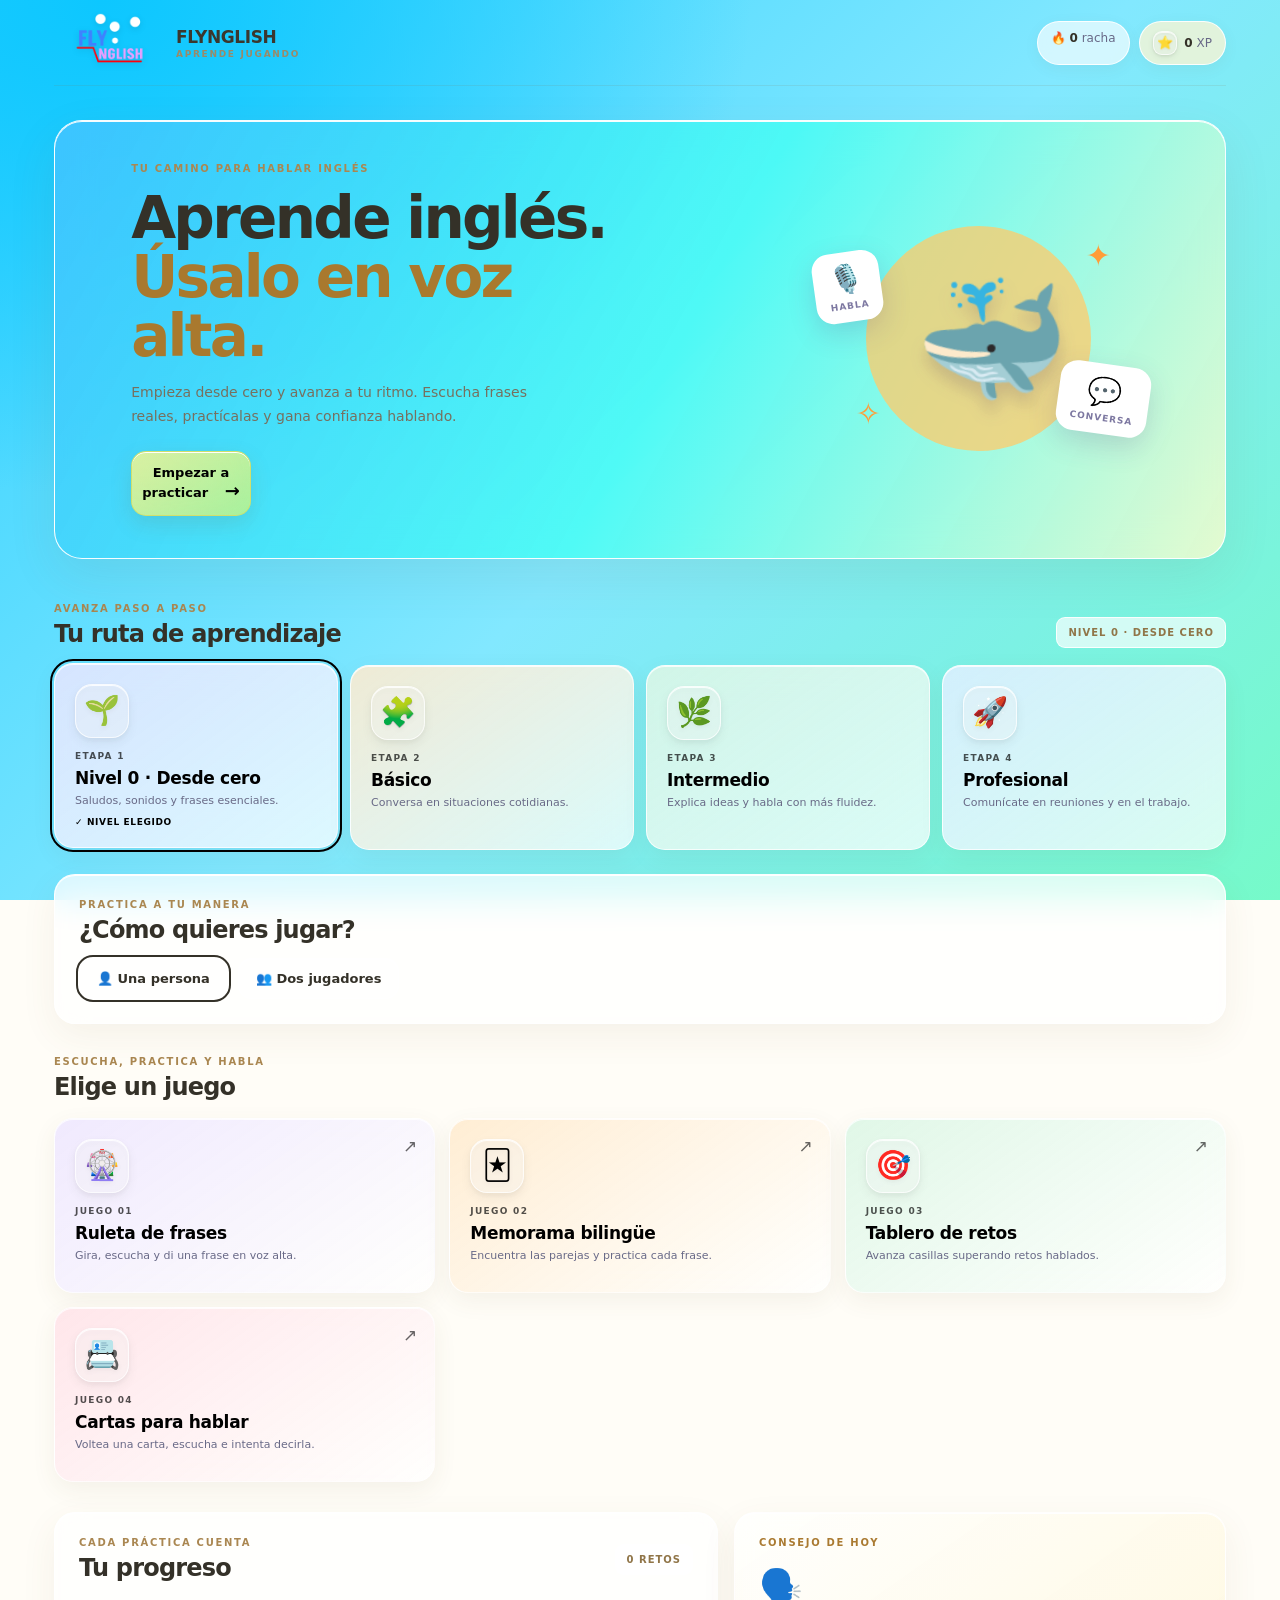
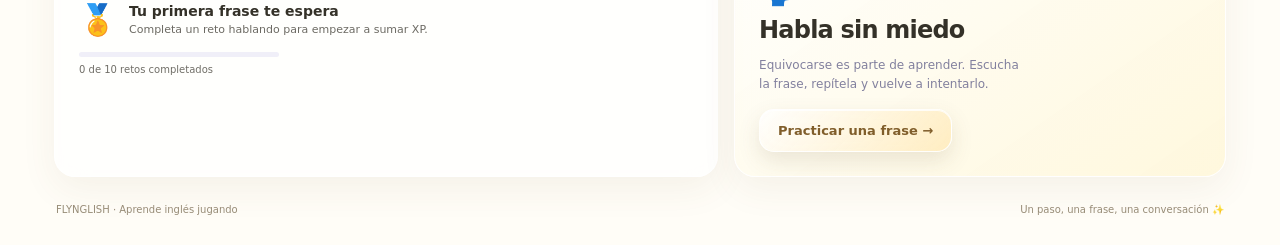
==== index.html @ eadaba75 "Add files via upload" ====
<!doctype html>
<html lang="es">
<head>
  <meta charset="utf-8">
  <meta name="viewport" content="width=device-width, initial-scale=1">
  <meta name="theme-color" content="#7357ff">
  <meta name="description" content="Aprende a hablar inglés con juegos prácticos, desde cero hasta el nivel profesional.">
  <title>FLYNGLISH — Aprende inglés jugando</title>
  <link rel="manifest" href="manifest.json">
  <link rel="stylesheet" href="styles.css?v=6">
  <link rel="icon" href="icon.PNG" type="image/png">
</head>
<body>
  <div class="app-shell">
    <header class="topbar">
      <a class="brand" href="#inicio" aria-label="FLYNGLISH inicio">
        <img class="brand-logo" src="icon.PNG" alt="FLYNGLISH">
        <span><strong>FLYNGLISH</strong><small>APRENDE JUGANDO</small></span>
      </a>
      <div class="top-stats">
        <span class="pill streak">🔥 <b id="streak">0</b> racha</span>
        <span class="pill points"><span class="xp-icon" aria-hidden="true">⭐</span> <b id="total-points">0</b> XP</span>
      </div>
    </header>

    <main id="inicio">
      <section class="hero">
        <div class="hero-copy">
          <span class="eyebrow">TU CAMINO PARA HABLAR INGLÉS</span>
          <h1>Aprende inglés.<br><span>Úsalo en voz alta.</span></h1>
          <p>Empieza desde cero y avanza a tu ritmo. Escucha frases reales, practícalas y gana confianza hablando.</p>
          <button class="primary-btn" id="start-btn">Empezar a practicar <span>→</span></button>
        </div>
        <div class="hero-art" aria-hidden="true">
          <div class="sunburst"></div><div class="float-card card-one">🎙️<small>HABLA</small></div>
          <div class="float-card card-two">💬<small>CONVERSA</small></div>
          <div class="mascot">🐳</div><div class="spark spark-a">✦</div><div class="spark spark-b">✧</div>
        </div>
      </section>

      <section class="section-heading">
        <div><span class="eyebrow">AVANZA PASO A PASO</span><h2>Tu ruta de aprendizaje</h2></div>
        <span class="level-tag" id="selected-level-label">NIVEL 0 · DESDE CERO</span>
      </section>
      <section class="game-grid level-grid" aria-label="Elige tu nivel">
        <button class="game-card purple level-card selected" data-level="zero"><span class="game-icon">🌱</span><span class="game-label">ETAPA 1</span><strong>Nivel 0 · Desde cero</strong><span class="game-desc">Saludos, sonidos y frases esenciales.</span></button>
        <button class="game-card orange level-card" data-level="basic"><span class="game-icon">🧩</span><span class="game-label">ETAPA 2</span><strong>Básico</strong><span class="game-desc">Conversa en situaciones cotidianas.</span></button>
        <button class="game-card green level-card" data-level="intermediate"><span class="game-icon">🌿</span><span class="game-label">ETAPA 3</span><strong>Intermedio</strong><span class="game-desc">Explica ideas y habla con más fluidez.</span></button>
        <button class="game-card blue level-card" data-level="professional"><span class="game-icon">🚀</span><span class="game-label">ETAPA 4</span><strong>Profesional</strong><span class="game-desc">Comunícate en reuniones y en el trabajo.</span></button>
      </section>

      <section class="panel player-panel" aria-labelledby="player-title">
        <div class="panel-heading"><div><span class="eyebrow">PRACTICA A TU MANERA</span><h2 id="player-title">¿Cómo quieres jugar?</h2></div></div>
        <div class="mode-options" role="group" aria-label="Modo de juego">
          <button class="mode-btn selected" data-mode="solo" aria-pressed="true">👤 Una persona</button>
          <button class="mode-btn" data-mode="duo" aria-pressed="false">👥 Dos jugadores</button>
        </div>
        <div class="player-names hidden" id="player-names">
          <label>Jugador 1<input id="player-one-name" maxlength="18" value="Jugador 1" autocomplete="off"></label>
          <label>Jugador 2<input id="player-two-name" maxlength="18" value="Jugador 2" autocomplete="off"></label>
          <p>Se turnan en cada reto. ¡Hablen en inglés para sumar puntos!</p>
        </div>
      </section>


      <section class="section-heading games-heading">
        <div><span class="eyebrow">ESCUCHA, PRACTICA Y HABLA</span><h2>Elige un juego</h2></div>
      </section>
      <section class="game-grid" aria-label="Juegos para practicar inglés">
        <button class="game-card purple" data-game="roulette"><span class="game-icon">🎡</span><span class="game-label">JUEGO 01</span><strong>Ruleta de frases</strong><span class="game-desc">Gira, escucha y di una frase en voz alta.</span><span class="card-arrow">↗</span></button>
        <button class="game-card orange" data-game="memory"><span class="game-icon">🃏</span><span class="game-label">JUEGO 02</span><strong>Memorama bilingüe</strong><span class="game-desc">Encuentra las parejas y practica cada frase.</span><span class="card-arrow">↗</span></button>
        <button class="game-card green" data-game="board"><span class="game-icon">🎯</span><span class="game-label">JUEGO 03</span><strong>Tablero de retos</strong><span class="game-desc">Avanza casillas superando retos hablados.</span><span class="card-arrow">↗</span></button>
        <button class="game-card pink" data-game="cards"><span class="game-icon">📇</span><span class="game-label">JUEGO 04</span><strong>Cartas para hablar</strong><span class="game-desc">Voltea una carta, escucha e intenta decirla.</span><span class="card-arrow">↗</span></button>
      </section>

      <section class="bottom-grid">
        <div class="panel progress-panel">
          <div class="panel-heading"><div><span class="eyebrow">CADA PRÁCTICA CUENTA</span><h2>Tu progreso</h2></div><span class="word-count"><b id="completed-count">0</b> RETOS</span></div>
          <div class="progress-summary"><span class="progress-medal">🏅</span><div><strong id="progress-title">Tu primera frase te espera</strong><small id="progress-description">Completa un reto hablando para empezar a sumar XP.</small></div></div>
          <div class="progress"><span id="progress-fill" style="width:0%"></span></div>
          <small class="progress-caption" id="progress-caption">0 de 10 retos completados</small>
        </div>
        <div class="panel challenge-panel">
          <span class="eyebrow">CONSEJO DE HOY</span><div class="mission-icon">🗣️</div><h2>Habla sin miedo</h2>
          <p>Equivocarse es parte de aprender. Escucha la frase, repítela y vuelve a intentarlo.</p>
          <button class="secondary-btn" id="tip-btn">Practicar una frase →</button>
        </div>
      </section>
      <footer><span>FLYNGLISH · Aprende inglés jugando</span><span>Un paso, una frase, una conversación ✨</span></footer>
    </main>
  </div>

  <div class="modal-backdrop hidden" id="game-modal" role="dialog" aria-modal="true" aria-labelledby="modal-title">
    <div class="game-modal">
      <button class="close-btn" id="close-modal" aria-label="Cerrar juego">×</button>
      <div class="modal-top"><span class="eyebrow" id="modal-kicker">PRÁCTICA ORAL</span><span class="pill points"><span class="xp-icon" aria-hidden="true">⭐</span> <b id="modal-xp">0</b> XP</span></div>
      <h2 id="modal-title">Practica inglés</h2>
      <p class="modal-instructions" id="modal-instructions"></p>
      <div class="turn-banner hidden" id="turn-banner" aria-live="polite"></div>
      <div id="game-content"></div>
      <div id="feedback" class="feedback" aria-live="polite"></div>
      <div class="modal-actions"><button class="secondary-btn" id="skip-btn">Cerrar</button><button class="primary-btn" id="next-btn" disabled>Continuar →</button></div>
    </div>
  </div>
  <script src="app.js?v=7" defer></script>
</body>
</html>
---- styles.css ----
:root{--ink:#202044;--muted:#777995;--purple:#7357ff;--bg:#f7f7ff;--line:#ecebfa;--white:#fff}*{box-sizing:border-box}body{margin:0;background:var(--bg);color:var(--ink);font-family:Inter,ui-rounded,"Segoe UI",system-ui,-apple-system,sans-serif}button{font:inherit;cursor:pointer}.app-shell{max-width:1200px;margin:auto;padding:0 34px}.topbar{height:86px;display:flex;align-items:center;justify-content:space-between;border-bottom:1px solid #ecebfa}.brand{display:flex;align-items:center;gap:11px;text-decoration:none;color:var(--ink)}.brand-mark{display:grid;place-items:center;width:42px;height:42px;border-radius:14px;background:var(--purple);color:white;font-weight:900;font-size:20px;box-shadow:0 7px 18px #7357ff44}.brand strong{display:block;font-size:17px;letter-spacing:-.4px}.brand small{display:block;color:#9a98b6;font-size:9px;letter-spacing:1.7px;font-weight:800;margin-top:2px}.top-stats{display:flex;gap:9px}.pill{padding:9px 13px;border-radius:30px;background:#fff;border:1px solid var(--line);font-size:12px;color:#686887;white-space:nowrap}.pill b{color:var(--ink)}.points{background:#fff8d9;border-color:#ffedab}.hero{margin:34px 0 44px;min-height:300px;background:linear-gradient(112deg,#e9e5ff 0%,#f0eaff 56%,#ffe7ef 100%);border-radius:28px;display:flex;align-items:center;justify-content:space-between;padding:42px 6.5%;position:relative;overflow:hidden}.hero-copy{max-width:510px;z-index:1}.eyebrow{display:block;font-size:10px;font-weight:900;letter-spacing:1.7px;color:#9285e8}.hero h1{font-size:clamp(36px,5vw,58px);line-height:1.02;letter-spacing:-2.7px;margin:15px 0}.hero h1 span{color:var(--purple)}.hero p{color:#6e6b91;max-width:410px;line-height:1.65;font-size:14px;margin:0 0 23px}.primary-btn,.secondary-btn{border:0;border-radius:13px;padding:13px 18px;font-weight:800;font-size:13px;transition:transform .15s,box-shadow .15s}.primary-btn{background:var(--purple);color:white;box-shadow:0 7px 18px #7357ff40}.primary-btn:hover,.secondary-btn:hover,.game-card:hover{transform:translateY(-2px)}.primary-btn span{padding-left:12px;font-size:18px}.secondary-btn{background:#f0edff;color:var(--purple)}.hero-art{width:340px;height:235px;position:relative;flex-shrink:0}.sunburst{position:absolute;width:225px;height:225px;border-radius:50%;background:#ffcb6a;left:57px;top:4px;opacity:.75}.mascot{position:absolute;font-size:124px;left:106px;top:46px;filter:drop-shadow(0 12px 8px #5c3d6333);transform:rotate(-6deg)}.float-card{position:absolute;z-index:2;background:white;border-radius:17px;padding:11px 14px;box-shadow:0 10px 28px #5b3b8130;font-size:28px;display:flex;flex-direction:column;align-items:center;gap:5px;transform:rotate(-8deg)}.float-card small{font-size:9px;font-weight:900;letter-spacing:1px;color:#7d78a1}.card-one{top:30px;left:5px}.card-two{right:0;bottom:23px;transform:rotate(8deg)}.spark{position:absolute;color:#ff9d38;font-size:30px}.spark-a{right:38px;top:16px}.spark-b{left:47px;bottom:26px}.section-heading,.panel-heading{display:flex;align-items:end;justify-content:space-between}.section-heading{margin-bottom:17px}.section-heading h2,.panel h2{font-size:24px;letter-spacing:-.8px;margin:6px 0 0}.level-tag,.word-count{font-size:10px;font-weight:900;letter-spacing:1px;color:#8d89b0;background:#efedff;padding:9px 11px;border-radius:9px}.game-grid{display:grid;grid-template-columns:repeat(3,minmax(0,1fr));gap:14px}.game-card{position:relative;text-align:left;min-height:175px;padding:20px;border:1px solid transparent;border-radius:19px;display:flex;flex-direction:column;align-items:flex-start;transition:.16s;overflow:hidden}.game-card .game-icon{font-size:29px;margin-bottom:13px}.game-label{font-size:9px;letter-spacing:1.3px;font-weight:900;opacity:.68;margin-bottom:7px}.game-card strong{font-size:17px;letter-spacing:-.3px}.game-desc{font-size:11px;color:#696a87;margin-top:6px}.card-arrow{position:absolute;right:17px;top:17px;font-size:17px;opacity:.6}.purple{background:#eae5ff;border-color:#ddd5ff}.orange{background:#fff0dc;border-color:#ffe4bf}.green{background:#dff8ec;border-color:#c9efdc}.pink{background:#ffe6ef;border-color:#ffd3e2}.blue{background:#e1f2ff;border-color:#cde8ff}.yellow{background:#fff7cf;border-color:#ffefab}.bottom-grid{display:grid;grid-template-columns:1.35fr 1fr;gap:16px;margin-top:30px}.panel{background:#fff;border:1px solid var(--line);border-radius:21px;padding:24px}.panel-heading{align-items:center;margin-bottom:20px}.theme-row{display:flex;align-items:center;gap:13px;padding:12px 0;border-top:1px solid #f0eff8}.theme-icon{width:45px;height:45px;display:grid;place-items:center;border-radius:14px;font-size:23px;background:#fff0dc}.jobs-icon{background:#e2f7ed}.places-icon{background:#e4f1ff}.theme-info{flex:1}.theme-info strong{font-size:13px}.theme-info small{display:block;color:#9694b0;font-size:10px;margin-top:4px}.theme-emoji{font-size:25px}.progress{height:5px;background:#f0eff8;border-radius:10px;margin-top:8px;max-width:200px;overflow:hidden}.progress span{display:block;height:100%;background:#8b74ff;border-radius:10px}.challenge-panel{background:linear-gradient(145deg,#fff,#fff9e8);position:relative;overflow:hidden}.challenge-panel .eyebrow{color:#df9b35}.mission-icon{font-size:35px;margin-top:19px}.challenge-panel h2{margin-top:8px}.challenge-panel p{font-size:12px;line-height:1.6;color:#82809e;max-width:260px}.mission-progress{height:7px;background:#f5ebd4;border-radius:9px;overflow:hidden;margin:18px 0 7px}.mission-progress span{display:block;height:100%;width:0;background:#ffb84d;transition:width .3s}.challenge-panel>small{font-size:10px;color:#9a94a4}.challenge-panel .secondary-btn{display:block;margin-top:15px;background:#ffedc9;color:#a76a16}footer{display:flex;justify-content:space-between;padding:27px 2px 30px;color:#aaa8c1;font-size:10px}.modal-backdrop{position:fixed;inset:0;background:#1f1b3c99;backdrop-filter:blur(6px);display:grid;place-items:center;padding:18px;z-index:20}.hidden{display:none!important}.game-modal{background:white;width:min(540px,100%);max-height:90vh;overflow:auto;border-radius:25px;padding:29px;position:relative;box-shadow:0 30px 90px #17133044}.close-btn{position:absolute;right:19px;top:15px;border:0;background:#f2f0fb;border-radius:50%;width:34px;height:34px;font-size:24px;color:#77718e}.modal-top{display:flex;align-items:center;justify-content:space-between;padding-right:35px}.game-modal h2{font-size:29px;letter-spacing:-1px;margin:15px 0 5px}.modal-instructions{color:#85839e;font-size:13px;margin:0 0 22px}.prompt-card{background:#f4f1ff;border:1px solid #e6e0ff;border-radius:18px;padding:22px;text-align:center;margin:14px 0}.prompt-emoji{font-size:48px}.prompt-word{font-size:28px;font-weight:900;letter-spacing:-.8px;margin:7px 0}.prompt-meaning{color:#777392;font-size:13px}.answer-list{display:grid;grid-template-columns:1fr 1fr;gap:10px;margin-top:15px}.answer-option{border:1px solid #e7e5f4;background:white;border-radius:12px;padding:13px 10px;font-size:12px;font-weight:750;color:#4b4969}.answer-option:hover{border-color:#9e8cff;background:#f8f6ff}.answer-option.correct{background:#dff8ec;border-color:#6ccf9f;color:#17774b}.answer-option.wrong{background:#ffe6e9;border-color:#f5a4ae;color:#b13e4a}.answer-option:disabled{cursor:default}.text-answer{width:100%;border:1px solid #dfdced;border-radius:12px;padding:14px;font:inherit;font-size:14px;outline:none}.text-answer:focus{border-color:#8a75ff;box-shadow:0 0 0 3px #8a75ff20}.feedback{min-height:23px;margin-top:14px;font-size:12px;font-weight:800}.feedback.good{color:#178653}.feedback.bad{color:#bf4b56}.modal-actions{display:flex;justify-content:space-between;gap:12px;margin-top:12px}.modal-actions button{flex:1}.word-deck{display:grid;grid-template-columns:repeat(2,1fr);gap:9px}.word-tile{border:1px solid #eeecf7;background:#fff;border-radius:13px;padding:12px;display:flex;gap:10px;align-items:center;text-align:left}.word-tile span:first-child{font-size:24px}.word-tile strong{display:block;font-size:12px}.word-tile small{display:block;color:#8c89a5;font-size:10px;margin-top:3px}.word-tile:hover{background:#f8f6ff}.helper{font-size:11px;color:#9390a9;line-height:1.5}.sentence-example{font-size:12px;color:#74718f;background:#f8f7ff;padding:10px;border-radius:10px;margin-top:12px}@media(max-width:760px){.app-shell{padding:0 17px}.topbar{height:72px}.brand-mark{width:37px;height:37px}.top-stats{gap:5px}.pill{padding:8px 9px;font-size:10px}.hero{padding:29px 25px;margin:22px 0 34px;min-height:280px}.hero-art{position:absolute;right:-77px;bottom:-40px;opacity:.36}.hero-copy{max-width:100%}.hero h1{font-size:43px}.hero p{max-width:330px}.section-heading h2{font-size:22px}.level-tag{font-size:8px}.game-grid{grid-template-columns:repeat(2,minmax(0,1fr));gap:10px}.game-card{min-height:165px;padding:16px}.game-card strong{font-size:15px}.game-desc{font-size:10px;line-height:1.4}.bottom-grid{grid-template-columns:1fr;margin-top:23px}.panel{padding:20px}.panel h2{font-size:21px}footer{gap:15px;line-height:1.5}footer span:last-child{text-align:right}}@media(max-width:390px){.hero h1{font-size:36px}.top-stats .streak{display:none}.game-card{padding:13px}.game-card strong{font-size:14px}.game-desc{font-size:9px}.word-deck{grid-template-columns:1fr}.game-modal{padding:23px}.answer-list{grid-template-columns:1fr 1fr}}

/* FLYNGLISH visual refresh */
:root{--ink:#343128;--muted:#817b6d;--purple:#866b42;--bg:#fffdf7;--line:rgba(135,116,78,.15);--white:rgba(255,255,255,.78);--gold:#d19a36}
html{min-height:100%;background:#fffdf7}
body{min-height:100vh;background:radial-gradient(ellipse at 8% 0%,rgb(13 199 255),transparent 39%),linear-gradient(135deg,#2dcfff 0%,#82e8ff 52%,#76fac9 100%);background-attachment:fixed;color:var(--ink)}
.app-shell{max-width:1240px}
.topbar{border-bottom-color:rgba(135,116,78,.13)}
.brand{gap:12px}.brand-mark{width:70px;height:60px;border-radius:15px;background: linear-gradient(145deg,rgb(227 242 157 / 95%),rgb(252 255 78 / 54%)); border: 1px solid rgb(210 223 102 / 90%);box-shadow:0 8px 22px rgba(122,91,35,.14),inset 0 1px 0 #fff;padding:5px;overflow:hidden}.brand-logo{display:block;width:120%;height:100%;object-fit:contain;border-radius:11px}.brand strong{color:#3b372e}.brand small{color:#9a8a69}
.pill{background:#ffffffa6;border-color:rgba(255,255,255,.9);box-shadow:0 4px 16px rgba(103,82,39,.06);backdrop-filter:blur(14px);-webkit-backdrop-filter:blur(14px)}.points{background:rgba(255,246,211,.76);border-color:rgba(255,255,255,.9)}
.hero{background:linear-gradient(118deg,rgba(65 194 255 / 88%),rgba(65 255 243 / 77%) 53%,rgba(255 252 204 / 80%));border:1px solid rgba(255,255,255,.95);box-shadow:0 18px 50px rgba(113,91,48,.09),inset 0 1px 0 rgba(255,255,255,.95);backdrop-filter:blur(18px);-webkit-backdrop-filter:blur(18px)}
.eyebrow{color:#aa8751}.hero h1 span{color:#a9792e}.hero p{color:#77705f}
.primary-btn,.secondary-btn{position:relative;overflow:hidden;border:1px solid rgba(255,255,255,.72);border-radius:15px;backdrop-filter:blur(18px);-webkit-backdrop-filter:blur(18px);box-shadow:0 9px 22px rgba(101,78,38,.13),inset 0 1px 0 rgba(255,255,255,.8);transition:transform .18s,box-shadow .18s,filter .18s}.primary-btn{width: 120px;
    height: 65px;
    border-radius: 15px;
    background: linear-gradient(145deg,rgb(227 242 157 / 95%),rgb(252 255 78 / 54%));
    color: #000000;
    border: 1px solid rgb(210 223 102 / 90%);
    box-shadow: 0 8px 22px rgba(122,91,35,.14),inset 0 1px 0 #fff;
    padding: 5px;
    overflow: hidden}.secondary-btn{background:linear-gradient(135deg,rgba(255,255,255,.8),rgba(255,248,224,.72));color:#795b2f;border-color:rgba(255,255,255,.92)}.primary-btn:hover,.secondary-btn:hover{transform:translateY(-2px);box-shadow:0 13px 27px rgba(101,78,38,.2),inset 0 1px 0 rgba(255,255,255,.9);filter:saturate(1.06)}
.game-card{border:1px solid rgba(255,255,255,.8);box-shadow:0 8px 25px rgba(94,78,43,.07),inset 0 1px 0 rgba(255,255,255,.82);backdrop-filter:blur(16px);-webkit-backdrop-filter:blur(16px)}.game-card:hover{box-shadow:0 15px 31px rgba(94,78,43,.13),inset 0 1px 0 rgba(255,255,255,.9)}.purple{background:linear-gradient(145deg,rgba(237,229,255,.83),rgba(255,255,255,.72))}.orange{background:linear-gradient(145deg,rgba(255,235,207,.88),rgba(255,255,255,.72))}.green{background:linear-gradient(145deg,rgba(220,246,229,.88),rgba(255,255,255,.72))}.pink{background:linear-gradient(145deg,rgba(255,226,232,.86),rgba(255,255,255,.72))}.blue{background:linear-gradient(145deg,rgba(222,239,255,.88),rgba(255,255,255,.72))}.yellow{background:linear-gradient(145deg,rgba(255,245,195,.88),rgba(255,255,255,.72))}
.level-tag,.word-count{color:#907548;background:rgba(255,255,255,.67);border:1px solid rgba(255,255,255,.88)}.panel{background:rgba(255,255,255,.72);border-color:rgba(255,255,255,.92);box-shadow:0 12px 36px rgba(113,91,48,.07),inset 0 1px 0 #fff;backdrop-filter:blur(16px);-webkit-backdrop-filter:blur(16px)}.challenge-panel{background:linear-gradient(145deg,rgba(255,255,255,.78),rgba(255,246,214,.8))}.challenge-panel .eyebrow{color:#aa7a31}.challenge-panel>small{color:#8e826a}.challenge-panel .secondary-btn{background:linear-gradient(135deg,rgba(255,255,255,.86),rgba(255,233,181,.76));color:#805e2b}footer{color:#988d78}
.modal-backdrop{background:rgba(53,46,31,.48);backdrop-filter:blur(12px);-webkit-backdrop-filter:blur(12px)}.game-modal{background:linear-gradient(145deg,rgba(255,255,255,.97),rgba(255,251,235,.96));border:1px solid rgba(255,255,255,.94);box-shadow:0 30px 90px rgba(50,40,20,.24)}.prompt-card{background:linear-gradient(145deg,rgba(255,248,221,.9),rgba(255,255,255,.9));border-color:rgba(218,191,137,.28)}.answer-option{background:rgba(255,255,255,.78);border-color:rgba(143,125,86,.18)}.answer-option:hover{border-color:#c39c58;background:rgba(255,250,234,.92)}.text-answer:focus{border-color:#bd9654;box-shadow:0 0 0 3px rgba(189,150,84,.16)}.word-tile{background:rgba(255,255,255,.82);border-color:rgba(143,125,86,.16)}.word-tile:hover{background:#fff9e9}
@media(max-width:760px){.brand-mark{width:41px;height:41px}}
@media(prefers-reduced-motion:reduce){*,*::before,*::after{scroll-behavior:auto!important;transition:none!important}}
/* Refined icon presentation; existing palette and surfaces stay intact. */
.brand-logo{display:block;width:110px;height:110px;object-fit:contain;border:0;border-radius:0;background:transparent;box-shadow:none;padding:0;filter:drop-shadow(0 2px 3px rgba(0,0,0,.10))}
.xp-icon{display:inline-grid;place-items:center;width:24px;height:24px;margin-right:4px;border:1px solid rgba(255,255,255,.72);border-radius:9px;background:rgba(255,255,255,.28);box-shadow:inset 0 1px 0 rgba(255,255,255,.72),0 2px 6px rgba(0,0,0,.07);font-size:13px;line-height:1;vertical-align:middle;filter:drop-shadow(0 1px 1px rgba(0,0,0,.12))}
.game-card .game-icon{position:relative;display:grid;place-items:center;width:54px;height:54px;margin:0 0 13px;border:1px solid rgba(255,255,255,.72);border-radius:17px;background:rgba(255,255,255,.30);box-shadow:inset 0 1px 0 rgba(255,255,255,.78),0 5px 12px rgba(0,0,0,.055);font-size:29px;line-height:1;filter:drop-shadow(0 2px 2px rgba(0,0,0,.09));transition:transform .2s,box-shadow .2s}
.game-card:hover .game-icon{transform:translateY(-2px) rotate(-3deg);box-shadow:inset 0 1px 0 rgba(255,255,255,.86),0 8px 15px rgba(0,0,0,.09)}
@media(max-width:760px){.brand-logo{width:48px;height:48px}}
@media(prefers-reduced-motion:reduce){.game-card .game-icon{transition:none}}

/* Speaking-first learning path and the four new game modes. */
.level-grid{grid-template-columns:repeat(4,minmax(0,1fr));gap:12px}
.level-card{min-height:182px}
.level-card.selected{outline:2px solid currentColor;outline-offset:2px;transform:translateY(-2px)}
.level-card[aria-pressed="true"]::after{content:"✓ NIVEL ELEGIDO";font-size:9px;font-weight:900;letter-spacing:.07em;margin-top:auto;padding-top:10px}
.player-panel{margin-top:24px}
.player-panel .panel-heading{margin-bottom:14px}
.mode-options{display:flex;flex-wrap:wrap;gap:10px}
.mode-btn{border:1px solid rgba(255,255,255,.8);border-radius:14px;padding:12px 17px;background:rgba(255,255,255,.3);color:inherit;font:inherit;font-size:13px;font-weight:800;box-shadow:inset 0 1px 0 rgba(255,255,255,.75);cursor:pointer;transition:transform .16s,box-shadow .16s}
.mode-btn:hover{transform:translateY(-1px)}.mode-btn.selected{outline:2px solid currentColor;outline-offset:1px;background:rgba(255,255,255,.52)}
.player-names{display:flex;flex-wrap:wrap;align-items:end;gap:12px;margin-top:14px}.player-names label{display:grid;gap:5px;font-size:11px;font-weight:800}.player-names input{width:min(220px,38vw);border:1px solid rgba(0,0,0,.12);border-radius:10px;padding:10px 12px;background:rgba(255,255,255,.65);color:inherit;font:inherit}.player-names p{flex-basis:100%;margin:0;font-size:11px;opacity:.72}.games-heading{margin-top:32px}
.progress-summary{display:flex;align-items:center;gap:13px;margin:10px 0 15px}.progress-medal{font-size:30px}.progress-summary strong,.progress-summary small{display:block}.progress-summary strong{font-size:14px}.progress-summary small{font-size:11px;opacity:.72;margin-top:4px}.progress-caption{display:block;font-size:10px;opacity:.7;margin-top:7px}
.game-modal{width:min(620px,100%)}.turn-banner{margin:10px 0;padding:10px 13px;border:1px solid rgba(255,255,255,.8);border-radius:12px;background:rgba(255,255,255,.35);font-size:12px;font-weight:800}.modal-actions .primary-btn,.modal-actions .secondary-btn{width:auto;height:auto;padding:12px 17px;overflow:visible}.modal-actions .primary-btn:disabled{opacity:.48;cursor:not-allowed}
.speaking-card{margin:14px 0;padding:20px;border:1px solid rgba(255,255,255,.82);border-radius:18px;background:rgba(255,255,255,.35);box-shadow:inset 0 1px 0 rgba(255,255,255,.7)}.spoken-phrase{font-size:clamp(21px,4vw,30px);font-weight:900;line-height:1.25;letter-spacing:-.5px;margin:14px 0 8px}.phrase-meaning{font-size:14px;margin:0 0 12px;opacity:.82}.pronunciation-hint{font-size:11px;line-height:1.5;opacity:.8}.speaking-actions{display:flex;flex-wrap:wrap;gap:10px;margin-top:16px}.speaking-actions .primary-btn,.speaking-actions .secondary-btn,.roulette-area .primary-btn{width:auto;height:auto;min-height:44px;padding:11px 16px;overflow:visible}.speech-status{min-height:18px;font-size:11px;opacity:.75;margin:11px 0}.self-check{display:flex;gap:10px;align-items:center}.self-check .secondary-btn{width:auto;height:auto;padding:8px 12px;overflow:visible}.retry-btn,.back-to-board{border:0;background:transparent;color:inherit;font:inherit;font-size:11px;text-decoration:underline;cursor:pointer;padding:9px}.roulette-area{text-align:center;padding:14px}.roulette-wheel{display:grid;place-items:center;width:132px;height:132px;margin:7px auto 15px;border:7px solid rgba(255,255,255,.7);border-radius:50%;background:rgba(255,255,255,.28);box-shadow:inset 0 0 0 1px rgba(0,0,0,.08),0 8px 25px rgba(0,0,0,.08);font-size:64px}.roulette-wheel.spinning{animation:wheel-spin .65s ease-in-out}@keyframes wheel-spin{to{transform:rotate(720deg)}}.roulette-area p{font-size:13px}.roulette-result{text-align:center;font-weight:800}
.memory-score,.board-progress{font-size:12px;font-weight:800;margin:12px 0}.memory-grid{display:grid;grid-template-columns:repeat(4,minmax(0,1fr));gap:9px}.memory-card{min-height:88px;padding:10px;border:1px solid rgba(255,255,255,.82);border-radius:13px;background:rgba(255,255,255,.35);color:inherit;font:inherit;font-size:12px;font-weight:750;overflow-wrap:anywhere;cursor:pointer;box-shadow:inset 0 1px 0 rgba(255,255,255,.75);transition:transform .15s}.memory-card:not(:disabled):hover{transform:translateY(-2px)}.memory-card.is-face-up{background:rgba(255,255,255,.58)}.memory-card.is-matched{opacity:.52}.memory-card:disabled{cursor:default}.memory-type,.flash-number{display:block;font-size:8px;letter-spacing:.08em;opacity:.7;margin-bottom:5px}.memory-back{font-size:25px}.memory-practice{margin-top:14px}.memory-practice .helper{font-weight:800}
.challenge-board{display:grid;grid-template-columns:repeat(4,minmax(0,1fr));gap:9px;margin:12px 0}.board-cell{aspect-ratio:1/1;border:1px solid rgba(255,255,255,.82);border-radius:14px;background:rgba(255,255,255,.35);color:inherit;font:inherit;font-weight:900;font-size:19px;cursor:pointer;box-shadow:inset 0 1px 0 rgba(255,255,255,.76);transition:transform .15s}.board-cell:not(:disabled):hover{transform:scale(1.04)}.board-cell.is-done{opacity:.55;cursor:default}.back-to-board{margin:0 0 5px}
.flashcard-grid{display:grid;grid-template-columns:repeat(2,minmax(0,1fr));gap:9px;max-height:46vh;overflow:auto;padding:2px}.flash-card{min-height:128px;padding:14px;border:1px solid rgba(255,255,255,.82);border-radius:15px;background:rgba(255,255,255,.35);color:inherit;text-align:left;font:inherit;cursor:pointer;box-shadow:inset 0 1px 0 rgba(255,255,255,.76);transition:transform .15s}.flash-card:hover{transform:translateY(-2px)}.flash-card strong,.flash-card small{display:block}.flash-card strong{font-size:15px;line-height:1.35}.flash-card small{font-size:11px;line-height:1.4;opacity:.75;margin-top:7px}.flash-question{display:block;font-size:27px;font-weight:900}.card-practice{display:block;font-size:9px;font-weight:800;margin-top:9px}.flash-card.is-revealed{background:rgba(255,255,255,.55)}
button:focus-visible,input:focus-visible{outline:3px solid currentColor;outline-offset:3px}
@media(max-width:760px){.level-grid{grid-template-columns:repeat(2,minmax(0,1fr))}.level-card{min-height:170px}.player-names input{width:100%}.player-names label{flex:1;min-width:130px}.memory-grid{grid-template-columns:repeat(2,minmax(0,1fr))}.memory-card{min-height:76px}.game-modal{padding:23px}.speaking-card{padding:16px}}
@media(max-width:390px){.mode-btn{flex:1;padding:10px 8px;font-size:11px}.flashcard-grid{grid-template-columns:1fr}.modal-actions{gap:8px}.modal-actions button{font-size:11px;padding:10px 8px!important}.memory-grid{gap:7px}.memory-card{font-size:10px;padding:7px}}
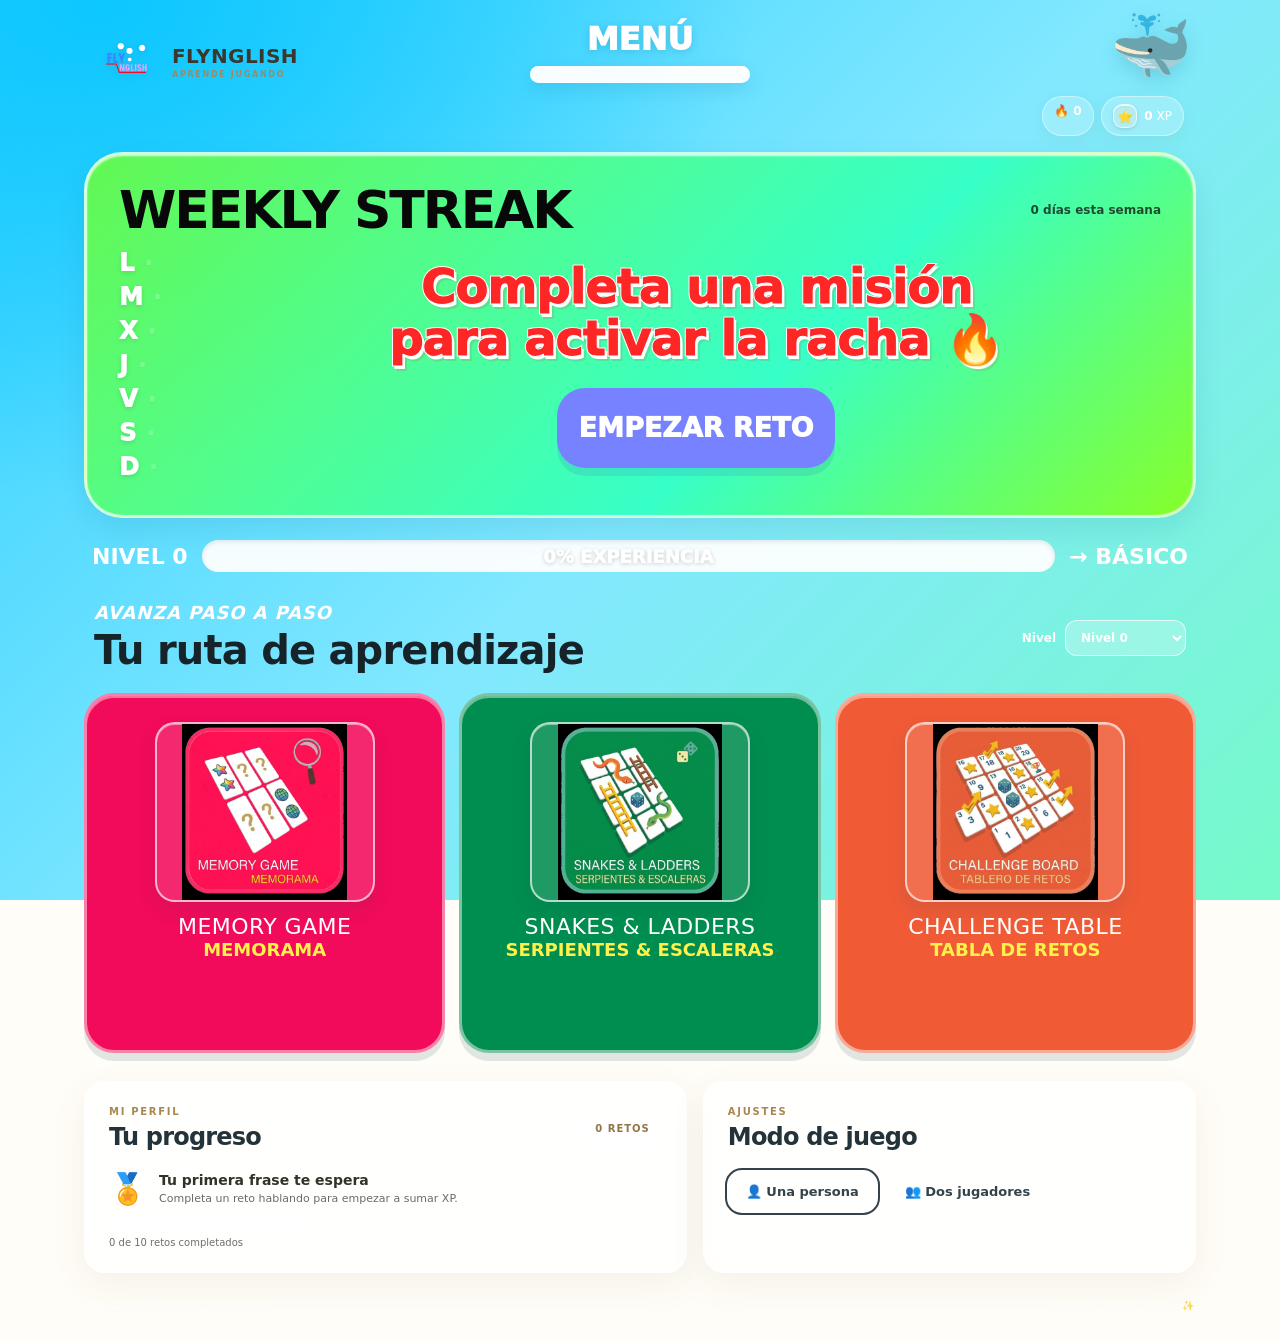
==== commit fe594e80: "Add files via upload" ====
--- a/index.html
+++ b/index.html
@@ -3,105 +3,318 @@
 <head>
   <meta charset="utf-8">
   <meta name="viewport" content="width=device-width, initial-scale=1">
-  <meta name="theme-color" content="#7357ff">
-  <meta name="description" content="Aprende a hablar inglés con juegos prácticos, desde cero hasta el nivel profesional.">
+  <meta name="theme-color" content="#20c8ed">
+  <meta name="description" content="FLYNGLISH: aprende inglés jugando, hablando y avanzando por niveles.">
+
   <title>FLYNGLISH — Aprende inglés jugando</title>
+
   <link rel="manifest" href="manifest.json">
-  <link rel="stylesheet" href="styles.css?v=6">
+  <link rel="stylesheet" href="styles.css?v=9">
   <link rel="icon" href="icon.PNG" type="image/png">
 </head>
+
 <body>
-  <div class="app-shell">
+  <div class="app-shell" id="inicio">
+
     <header class="topbar">
       <a class="brand" href="#inicio" aria-label="FLYNGLISH inicio">
         <img class="brand-logo" src="icon.PNG" alt="FLYNGLISH">
-        <span><strong>FLYNGLISH</strong><small>APRENDE JUGANDO</small></span>
+        <span>
+          <strong>FLYNGLISH</strong>
+          <small>APRENDE JUGANDO</small>
+        </span>
       </a>
+
+      <div class="menu-wrap">
+        <button
+          class="menu-toggle"
+          id="menu-toggle"
+          type="button"
+          aria-expanded="false"
+          aria-controls="main-menu"
+        >
+          <span class="menu-title">MENÚ</span>
+          <span class="menu-bar" aria-hidden="true"></span>
+        </button>
+
+        <nav class="glass-menu" id="main-menu" aria-label="Menú principal">
+          <a href="#perfil">Mi perfil</a>
+          <a href="#ajustes">Ajustes</a>
+          <a href="#sistema">Sistema</a>
+        </nav>
+      </div>
+
+      <div class="header-mascot" aria-hidden="true">🐳</div>
+
       <div class="top-stats">
-        <span class="pill streak">🔥 <b id="streak">0</b> racha</span>
-        <span class="pill points"><span class="xp-icon" aria-hidden="true">⭐</span> <b id="total-points">0</b> XP</span>
+        <span class="pill streak">🔥 <b id="streak">0</b></span>
+        <span class="pill points">
+          <span class="xp-icon">⭐</span>
+          <b id="total-points">0</b> XP
+        </span>
       </div>
     </header>
 
-    <main id="inicio">
-      <section class="hero">
-        <div class="hero-copy">
-          <span class="eyebrow">TU CAMINO PARA HABLAR INGLÉS</span>
-          <h1>Aprende inglés.<br><span>Úsalo en voz alta.</span></h1>
-          <p>Empieza desde cero y avanza a tu ritmo. Escucha frases reales, practícalas y gana confianza hablando.</p>
-          <button class="primary-btn" id="start-btn">Empezar a practicar <span>→</span></button>
-        </div>
-        <div class="hero-art" aria-hidden="true">
-          <div class="sunburst"></div><div class="float-card card-one">🎙️<small>HABLA</small></div>
-          <div class="float-card card-two">💬<small>CONVERSA</small></div>
-          <div class="mascot">🐳</div><div class="spark spark-a">✦</div><div class="spark spark-b">✧</div>
+    <main>
+      <section class="weekly-panel" aria-labelledby="weekly-title">
+        <div class="weekly-top">
+          <h1 id="weekly-title">WEEKLY STREAK</h1>
+          <span class="weekly-total">
+            <b id="weekly-count">0</b> días esta semana
+          </span>
+        </div>
+
+        <div class="weekly-content">
+          <div
+            class="week-days"
+            id="week-days"
+            aria-label="Actividad de esta semana"
+          ></div>
+
+          <div class="weekly-mission">
+            <p>Completa una misión<br>para activar la racha 🔥</p>
+            <button class="mission-start" id="start-btn" type="button">
+              EMPEZAR RETO
+            </button>
+          </div>
         </div>
       </section>
 
-      <section class="section-heading">
-        <div><span class="eyebrow">AVANZA PASO A PASO</span><h2>Tu ruta de aprendizaje</h2></div>
-        <span class="level-tag" id="selected-level-label">NIVEL 0 · DESDE CERO</span>
+      <section class="experience-row" aria-label="Progreso de nivel">
+        <strong id="level-current">NIVEL 0</strong>
+
+        <div class="experience-track">
+          <span id="experience-fill"></span>
+          <b id="experience-label">0% EXPERIENCIA</b>
+        </div>
+
+        <strong class="next-level">
+          → <span id="next-level">BÁSICO</span>
+        </strong>
       </section>
-      <section class="game-grid level-grid" aria-label="Elige tu nivel">
-        <button class="game-card purple level-card selected" data-level="zero"><span class="game-icon">🌱</span><span class="game-label">ETAPA 1</span><strong>Nivel 0 · Desde cero</strong><span class="game-desc">Saludos, sonidos y frases esenciales.</span></button>
-        <button class="game-card orange level-card" data-level="basic"><span class="game-icon">🧩</span><span class="game-label">ETAPA 2</span><strong>Básico</strong><span class="game-desc">Conversa en situaciones cotidianas.</span></button>
-        <button class="game-card green level-card" data-level="intermediate"><span class="game-icon">🌿</span><span class="game-label">ETAPA 3</span><strong>Intermedio</strong><span class="game-desc">Explica ideas y habla con más fluidez.</span></button>
-        <button class="game-card blue level-card" data-level="professional"><span class="game-icon">🚀</span><span class="game-label">ETAPA 4</span><strong>Profesional</strong><span class="game-desc">Comunícate en reuniones y en el trabajo.</span></button>
+
+      <section class="games-section" aria-labelledby="games-title">
+        <div class="section-heading route-heading">
+          <div>
+            <span class="eyebrow">AVANZA PASO A PASO</span>
+            <h2 id="games-title">Tu ruta de aprendizaje</h2>
+          </div>
+
+          <label class="level-picker">
+            <span>Nivel</span>
+            <select id="level-select" aria-label="Selecciona tu nivel">
+              <option value="zero">Nivel 0</option>
+              <option value="basic">Básico</option>
+              <option value="intermediate">Intermedio</option>
+              <option value="professional">Profesional</option>
+            </select>
+          </label>
+        </div>
+
+        <!-- TARJETAS DE JUEGOS CON IMÁGENES PERSONALIZADAS -->
+        <div class="game-grid new-game-grid" aria-label="Juegos">
+
+          <!-- JUEGO 01: MEMORAMA -->
+          <button
+            class="game-card game-memory"
+            data-game="memory"
+            type="button"
+          >
+            
+
+            <img
+              class="game-art-image"
+              src="images/memorama.png"
+              alt="Imagen del juego Memory Game o memorama"
+              data-game-art="memorama"
+              loading="lazy"
+            >
+
+            <strong>MEMORY GAME</strong>
+            <span class="game-name-es">MEMORAMA</span>
+          </button>
+
+          <!-- JUEGO 02: SERPIENTES Y ESCALERAS -->
+          <button
+            class="game-card game-snakes"
+            data-game="snakes"
+            type="button"
+          >
+            
+
+            <img
+              class="game-art-image"
+              src="images/serpientes-escaleras.png"
+              alt="Imagen del juego Snakes and Ladders"
+              data-game-art="serpientes"
+              loading="lazy"
+            >
+
+            <strong>SNAKES &amp; LADDERS</strong>
+            <span class="game-name-es">SERPIENTES &amp; ESCALERAS</span>
+          </button>
+
+          <!-- JUEGO 03: TABLA DE RETOS -->
+          <button
+            class="game-card game-challenges"
+            data-game="challenges"
+            type="button"
+          >
+            
+
+            <img
+              class="game-art-image"
+              src="images/tabla-de-retos.png"
+              alt="Imagen del juego Challenge Table o tabla de retos"
+              data-game-art="retos"
+              loading="lazy"
+            >
+
+            <strong>CHALLENGE TABLE</strong>
+            <span class="game-name-es">TABLA DE RETOS</span>
+          </button>
+
+        </div>
       </section>
 
-      <section class="panel player-panel" aria-labelledby="player-title">
-        <div class="panel-heading"><div><span class="eyebrow">PRACTICA A TU MANERA</span><h2 id="player-title">¿Cómo quieres jugar?</h2></div></div>
-        <div class="mode-options" role="group" aria-label="Modo de juego">
-          <button class="mode-btn selected" data-mode="solo" aria-pressed="true">👤 Una persona</button>
-          <button class="mode-btn" data-mode="duo" aria-pressed="false">👥 Dos jugadores</button>
-        </div>
-        <div class="player-names hidden" id="player-names">
-          <label>Jugador 1<input id="player-one-name" maxlength="18" value="Jugador 1" autocomplete="off"></label>
-          <label>Jugador 2<input id="player-two-name" maxlength="18" value="Jugador 2" autocomplete="off"></label>
-          <p>Se turnan en cada reto. ¡Hablen en inglés para sumar puntos!</p>
-        </div>
+      <section class="bottom-grid profile-settings">
+
+        <div class="panel profile-panel" id="perfil">
+          <div class="panel-heading">
+            <div>
+              <span class="eyebrow">MI PERFIL</span>
+              <h2>Tu progreso</h2>
+            </div>
+
+            <span class="word-count">
+              <b id="completed-count">0</b> RETOS
+            </span>
+          </div>
+
+          <div class="progress-summary">
+            <span class="progress-medal">🏅</span>
+
+            <div>
+              <strong id="progress-title">Tu primera frase te espera</strong>
+              <small id="progress-description">
+                Completa un reto hablando para empezar a sumar XP.
+              </small>
+            </div>
+          </div>
+
+          <div class="progress">
+            <span id="progress-fill" style="width:0%"></span>
+          </div>
+
+          <small class="progress-caption" id="progress-caption">
+            0 de 10 retos completados
+          </small>
+        </div>
+
+        <div class="panel settings-panel" id="ajustes">
+          <div class="panel-heading">
+            <div>
+              <span class="eyebrow">AJUSTES</span>
+              <h2>Modo de juego</h2>
+            </div>
+          </div>
+
+          <div class="mode-options" role="group" aria-label="Modo de juego">
+            <button
+              class="mode-btn selected"
+              data-mode="solo"
+              aria-pressed="true"
+            >
+              👤 Una persona
+            </button>
+
+            <button
+              class="mode-btn"
+              data-mode="duo"
+              aria-pressed="false"
+            >
+              👥 Dos jugadores
+            </button>
+          </div>
+
+          <div class="player-names hidden" id="player-names">
+            <label>
+              Jugador 1
+              <input
+                id="player-one-name"
+                maxlength="18"
+                value="Jugador 1"
+                autocomplete="off"
+              >
+            </label>
+
+            <label>
+              Jugador 2
+              <input
+                id="player-two-name"
+                maxlength="18"
+                value="Jugador 2"
+                autocomplete="off"
+              >
+            </label>
+          </div>
+        </div>
+
       </section>
 
-
-      <section class="section-heading games-heading">
-        <div><span class="eyebrow">ESCUCHA, PRACTICA Y HABLA</span><h2>Elige un juego</h2></div>
-      </section>
-      <section class="game-grid" aria-label="Juegos para practicar inglés">
-        <button class="game-card purple" data-game="roulette"><span class="game-icon">🎡</span><span class="game-label">JUEGO 01</span><strong>Ruleta de frases</strong><span class="game-desc">Gira, escucha y di una frase en voz alta.</span><span class="card-arrow">↗</span></button>
-        <button class="game-card orange" data-game="memory"><span class="game-icon">🃏</span><span class="game-label">JUEGO 02</span><strong>Memorama bilingüe</strong><span class="game-desc">Encuentra las parejas y practica cada frase.</span><span class="card-arrow">↗</span></button>
-        <button class="game-card green" data-game="board"><span class="game-icon">🎯</span><span class="game-label">JUEGO 03</span><strong>Tablero de retos</strong><span class="game-desc">Avanza casillas superando retos hablados.</span><span class="card-arrow">↗</span></button>
-        <button class="game-card pink" data-game="cards"><span class="game-icon">📇</span><span class="game-label">JUEGO 04</span><strong>Cartas para hablar</strong><span class="game-desc">Voltea una carta, escucha e intenta decirla.</span><span class="card-arrow">↗</span></button>
-      </section>
-
-      <section class="bottom-grid">
-        <div class="panel progress-panel">
-          <div class="panel-heading"><div><span class="eyebrow">CADA PRÁCTICA CUENTA</span><h2>Tu progreso</h2></div><span class="word-count"><b id="completed-count">0</b> RETOS</span></div>
-          <div class="progress-summary"><span class="progress-medal">🏅</span><div><strong id="progress-title">Tu primera frase te espera</strong><small id="progress-description">Completa un reto hablando para empezar a sumar XP.</small></div></div>
-          <div class="progress"><span id="progress-fill" style="width:0%"></span></div>
-          <small class="progress-caption" id="progress-caption">0 de 10 retos completados</small>
-        </div>
-        <div class="panel challenge-panel">
-          <span class="eyebrow">CONSEJO DE HOY</span><div class="mission-icon">🗣️</div><h2>Habla sin miedo</h2>
-          <p>Equivocarse es parte de aprender. Escucha la frase, repítela y vuelve a intentarlo.</p>
-          <button class="secondary-btn" id="tip-btn">Practicar una frase →</button>
-        </div>
-      </section>
-      <footer><span>FLYNGLISH · Aprende inglés jugando</span><span>Un paso, una frase, una conversación ✨</span></footer>
+      <footer id="sistema">
+        <span>FLYNGLISH · Aprende inglés jugando</span>
+        <span>Escucha · Habla · Avanza ✨</span>
+      </footer>
     </main>
   </div>
 
-  <div class="modal-backdrop hidden" id="game-modal" role="dialog" aria-modal="true" aria-labelledby="modal-title">
+  <!-- VENTANA DE LOS MINIJUEGOS -->
+  <div
+    class="modal-backdrop hidden"
+    id="game-modal"
+    role="dialog"
+    aria-modal="true"
+    aria-labelledby="modal-title"
+  >
     <div class="game-modal">
-      <button class="close-btn" id="close-modal" aria-label="Cerrar juego">×</button>
-      <div class="modal-top"><span class="eyebrow" id="modal-kicker">PRÁCTICA ORAL</span><span class="pill points"><span class="xp-icon" aria-hidden="true">⭐</span> <b id="modal-xp">0</b> XP</span></div>
-      <h2 id="modal-title">Practica inglés</h2>
+
+      <button class="close-btn" id="close-modal" aria-label="Cerrar juego">
+        ×
+      </button>
+
+      <div class="modal-top">
+        <span class="eyebrow" id="modal-kicker">FLYNGLISH</span>
+
+        <span class="pill points">
+          <span class="xp-icon">⭐</span>
+          <b id="modal-xp">0</b> XP
+        </span>
+      </div>
+
+      <h2 id="modal-title">Jugar</h2>
+
       <p class="modal-instructions" id="modal-instructions"></p>
+
       <div class="turn-banner hidden" id="turn-banner" aria-live="polite"></div>
+
       <div id="game-content"></div>
-      <div id="feedback" class="feedback" aria-live="polite"></div>
-      <div class="modal-actions"><button class="secondary-btn" id="skip-btn">Cerrar</button><button class="primary-btn" id="next-btn" disabled>Continuar →</button></div>
+
+      <div class="feedback" id="feedback" aria-live="polite"></div>
+
+      <div class="modal-actions">
+        <button class="secondary-btn" id="skip-btn" type="button">
+          Cerrar
+        </button>
+
+        <button class="primary-btn" id="next-btn" type="button" disabled>
+          Continuar →
+        </button>
+      </div>
+
     </div>
   </div>
-  <script src="app.js?v=7" defer></script>
+
+  <script src="app.js?v=8" defer></script>
 </body>
-</html>
+</html>
--- a/styles.css
+++ b/styles.css
@@ -8,7 +8,7 @@
 .topbar{border-bottom-color:rgba(135,116,78,.13)}
 .brand{gap:12px}.brand-mark{width:70px;height:60px;border-radius:15px;background: linear-gradient(145deg,rgb(227 242 157 / 95%),rgb(252 255 78 / 54%)); border: 1px solid rgb(210 223 102 / 90%);box-shadow:0 8px 22px rgba(122,91,35,.14),inset 0 1px 0 #fff;padding:5px;overflow:hidden}.brand-logo{display:block;width:120%;height:100%;object-fit:contain;border-radius:11px}.brand strong{color:#3b372e}.brand small{color:#9a8a69}
 .pill{background:#ffffffa6;border-color:rgba(255,255,255,.9);box-shadow:0 4px 16px rgba(103,82,39,.06);backdrop-filter:blur(14px);-webkit-backdrop-filter:blur(14px)}.points{background:rgba(255,246,211,.76);border-color:rgba(255,255,255,.9)}
-.hero{background:linear-gradient(118deg,rgba(65 194 255 / 88%),rgba(65 255 243 / 77%) 53%,rgba(255 252 204 / 80%));border:1px solid rgba(255,255,255,.95);box-shadow:0 18px 50px rgba(113,91,48,.09),inset 0 1px 0 rgba(255,255,255,.95);backdrop-filter:blur(18px);-webkit-backdrop-filter:blur(18px)}
+.hero{background:linear-gradient(118deg,rgb(31 203 255),rgba(70 255 243 / 77%) 53%,rgba(255 252 204 / 80%));border:1px solid rgba(206 206 206 / 95%);box-shadow:0 18px 50px rgba(113,91,48,.09),inset 0 1px 0 rgba(206 206 206 / 95%);backdrop-filter:blur(18px);-webkit-backdrop-filter:blur(18px)}
 .eyebrow{color:#aa8751}.hero h1 span{color:#a9792e}.hero p{color:#77705f}
 .primary-btn,.secondary-btn{position:relative;overflow:hidden;border:1px solid rgba(255,255,255,.72);border-radius:15px;backdrop-filter:blur(18px);-webkit-backdrop-filter:blur(18px);box-shadow:0 9px 22px rgba(101,78,38,.13),inset 0 1px 0 rgba(255,255,255,.8);transition:transform .18s,box-shadow .18s,filter .18s}.primary-btn{width: 120px;
     height: 65px;
@@ -21,7 +21,7 @@
     overflow: hidden}.secondary-btn{background:linear-gradient(135deg,rgba(255,255,255,.8),rgba(255,248,224,.72));color:#795b2f;border-color:rgba(255,255,255,.92)}.primary-btn:hover,.secondary-btn:hover{transform:translateY(-2px);box-shadow:0 13px 27px rgba(101,78,38,.2),inset 0 1px 0 rgba(255,255,255,.9);filter:saturate(1.06)}
 .game-card{border:1px solid rgba(255,255,255,.8);box-shadow:0 8px 25px rgba(94,78,43,.07),inset 0 1px 0 rgba(255,255,255,.82);backdrop-filter:blur(16px);-webkit-backdrop-filter:blur(16px)}.game-card:hover{box-shadow:0 15px 31px rgba(94,78,43,.13),inset 0 1px 0 rgba(255,255,255,.9)}.purple{background:linear-gradient(145deg,rgba(237,229,255,.83),rgba(255,255,255,.72))}.orange{background:linear-gradient(145deg,rgba(255,235,207,.88),rgba(255,255,255,.72))}.green{background:linear-gradient(145deg,rgba(220,246,229,.88),rgba(255,255,255,.72))}.pink{background:linear-gradient(145deg,rgba(255,226,232,.86),rgba(255,255,255,.72))}.blue{background:linear-gradient(145deg,rgba(222,239,255,.88),rgba(255,255,255,.72))}.yellow{background:linear-gradient(145deg,rgba(255,245,195,.88),rgba(255,255,255,.72))}
 .level-tag,.word-count{color:#907548;background:rgba(255,255,255,.67);border:1px solid rgba(255,255,255,.88)}.panel{background:rgba(255,255,255,.72);border-color:rgba(255,255,255,.92);box-shadow:0 12px 36px rgba(113,91,48,.07),inset 0 1px 0 #fff;backdrop-filter:blur(16px);-webkit-backdrop-filter:blur(16px)}.challenge-panel{background:linear-gradient(145deg,rgba(255,255,255,.78),rgba(255,246,214,.8))}.challenge-panel .eyebrow{color:#aa7a31}.challenge-panel>small{color:#8e826a}.challenge-panel .secondary-btn{background:linear-gradient(135deg,rgba(255,255,255,.86),rgba(255,233,181,.76));color:#805e2b}footer{color:#988d78}
-.modal-backdrop{background:rgba(53,46,31,.48);backdrop-filter:blur(12px);-webkit-backdrop-filter:blur(12px)}.game-modal{background:linear-gradient(145deg,rgba(255,255,255,.97),rgba(255,251,235,.96));border:1px solid rgba(255,255,255,.94);box-shadow:0 30px 90px rgba(50,40,20,.24)}.prompt-card{background:linear-gradient(145deg,rgba(255,248,221,.9),rgba(255,255,255,.9));border-color:rgba(218,191,137,.28)}.answer-option{background:rgba(255,255,255,.78);border-color:rgba(143,125,86,.18)}.answer-option:hover{border-color:#c39c58;background:rgba(255,250,234,.92)}.text-answer:focus{border-color:#bd9654;box-shadow:0 0 0 3px rgba(189,150,84,.16)}.word-tile{background:rgba(255,255,255,.82);border-color:rgba(143,125,86,.16)}.word-tile:hover{background:#fff9e9}
+.modal-backdrop{background:rgba(53,46,31,.48);backdrop-filter:blur(12px);-webkit-backdrop-filter:blur(12px)}.game-modal{background:linear-gradient(145deg,rgb(255 0 0 / 97%),rgba(255 211 33 / 96%));border:1px solid rgba(151 151 151 / 94%);box-shadow:0 30px 90px rgba(0 126 255 / 83%)}.prompt-card{background:linear-gradient(145deg,rgba(255,248,221,.9),rgba(255,255,255,.9));border-color:rgba(218,191,137,.28)}.answer-option{background:rgba(255,255,255,.78);border-color:rgba(143,125,86,.18)}.answer-option:hover{border-color:#c39c58;background:rgba(255,250,234,.92)}.text-answer:focus{border-color:#bd9654;box-shadow:0 0 0 3px rgba(189,150,84,.16)}.word-tile{background:rgba(255,255,255,.82);border-color:rgba(143,125,86,.16)}.word-tile:hover{background:#fff9e9}
 @media(max-width:760px){.brand-mark{width:41px;height:41px}}
 @media(prefers-reduced-motion:reduce){*,*::before,*::after{scroll-behavior:auto!important;transition:none!important}}
 /* Refined icon presentation; existing palette and surfaces stay intact. */
@@ -52,3 +52,91 @@
 button:focus-visible,input:focus-visible{outline:3px solid currentColor;outline-offset:3px}
 @media(max-width:760px){.level-grid{grid-template-columns:repeat(2,minmax(0,1fr))}.level-card{min-height:170px}.player-names input{width:100%}.player-names label{flex:1;min-width:130px}.memory-grid{grid-template-columns:repeat(2,minmax(0,1fr))}.memory-card{min-height:76px}.game-modal{padding:23px}.speaking-card{padding:16px}}
 @media(max-width:390px){.mode-btn{flex:1;padding:10px 8px;font-size:11px}.flashcard-grid{grid-template-columns:1fr}.modal-actions{gap:8px}.modal-actions button{font-size:11px;padding:10px 8px!important}.memory-grid{gap:7px}.memory-card{font-size:10px;padding:7px}}
+
+/* FLYNGLISH home refresh: dropdown glass menu, weekly mission and three games. */
+html{scroll-behavior:smooth;scroll-padding-top:20px}
+.app-shell{max-width:1160px;padding:0 24px}
+.topbar{height:142px;position:relative;display:block;border:0}
+.brand{position:absolute;left:8px;top:27px;z-index:2}.brand-logo{width:68px;height:68px}.brand strong{font-size:20px;letter-spacing:.02em}.brand small{font-size:8px}
+.menu-wrap{position:absolute;z-index:30;left:50%;top:16px;transform:translateX(-50%);display:grid;justify-items:center;width:min(280px,42vw)}
+.menu-toggle{display:grid;justify-items:center;gap:8px;border:0;background:transparent;color:#fff;font:inherit;cursor:pointer;padding:4px 10px}.menu-title{font-weight:1000;font-size:clamp(20px,3vw,32px);text-shadow:0 2px 8px rgba(0,80,120,.2)}.menu-bar{display:block;width:min(220px,42vw);height:17px;border-radius:999px;background:rgba(255,255,255,.96);box-shadow:0 6px 18px rgba(0,91,140,.14),inset 0 1px 0 #fff;transition:transform .2s,box-shadow .2s}.menu-toggle:hover .menu-bar,.menu-toggle[aria-expanded="true"] .menu-bar{transform:scaleX(1.04);box-shadow:0 8px 22px rgba(0,91,140,.2),inset 0 1px 0 #fff}
+.glass-menu{position:absolute;display:grid;grid-template-columns:repeat(3,1fr);gap:8px;top:96px;left:50%;width:min(690px,92vw);padding:14px;opacity:0;visibility:hidden;transform:translate(-50%,-8px);transition:opacity .18s,transform .18s,visibility .18s;border:1px solid rgba(255,255,255,.72);border-radius:18px;background:rgba(247,255,255,.24);box-shadow:0 20px 50px rgba(0,66,105,.2),inset 0 1px 0 rgba(255,255,255,.78);backdrop-filter:blur(24px) saturate(150%);-webkit-backdrop-filter:blur(24px) saturate(150%)}
+.glass-menu.is-open{opacity:1;visibility:visible;transform:translate(-50%,0)}.glass-menu a{padding:14px 12px;border-radius:12px;color:#fff;text-align:center;text-decoration:none;font-size:clamp(13px,2vw,20px);font-style:italic;text-shadow:0 1px 7px rgba(0,75,110,.3);transition:background .16s}.glass-menu a:hover,.glass-menu a:focus-visible{background:rgba(255,255,255,.24);outline:none}
+.header-mascot{position:absolute;right:4px;top:8px;font-size:66px;filter:drop-shadow(0 6px 9px rgba(0,88,110,.16))}.top-stats{position:absolute;right:12px;bottom:6px;gap:7px}.topbar .pill{padding:7px 11px;background:rgba(255,255,255,.22);border:1px solid rgba(255,255,255,.45);color:#fff;backdrop-filter:blur(12px);-webkit-backdrop-filter:blur(12px)}.topbar .pill b{color:inherit}
+.weekly-panel{margin:10px 0 22px;min-height:360px;padding:25px 32px;border:3px solid rgba(255,255,255,.72);border-radius:38px;background:linear-gradient(135deg,#6eff36db 0%,#37ffc8 62%,#86ff2b 100%);color:#080808;box-shadow:0 12px 28px rgba(0,107,135,.12),inset 0 1px 2px rgba(255,255,255,.8)}.weekly-top{display:flex;align-items:center;justify-content:space-between;gap:15px}.weekly-top h1{font-size:clamp(28px,5vw,52px);letter-spacing:-.04em;margin:0}.weekly-total{font-size:12px;font-weight:850;opacity:.72}.weekly-content{display:grid;grid-template-columns:90px 1fr;gap:22px;align-items:center;min-height:250px}.week-days{display:grid;grid-template-columns:1fr;gap:3px}.week-day{display:flex;align-items:center;gap:10px;height:31px;color:#fff;font-weight:950;font-size:24px;text-shadow:0 2px 5px rgba(0,0,0,.12)}.week-day b{font-size:24px}.week-day:not(.is-active) b{opacity:.2}.weekly-mission{text-align:center}.weekly-mission p{margin:0 auto 22px;color:#ff2626;font-size:clamp(23px,4.5vw,48px);line-height:1.08;font-weight:1000;letter-spacing:-.02em;-webkit-text-stroke:1px #fff;text-shadow:2px 3px 0 #fff,4px 5px 0 rgba(190,25,25,.12)}.mission-start{min-width:250px;min-height:80px;padding:14px 22px;border:0;border-radius:28px;background:#7682ff;color:#fff;font:inherit;font-size:clamp(17px,3vw,27px);font-weight:1000;box-shadow:0 8px 0 rgba(55,70,190,.12);cursor:pointer;transition:transform .15s,filter .15s}.mission-start:hover{transform:translateY(-2px);filter:brightness(1.06)}
+.experience-row{display:grid;grid-template-columns:auto 1fr auto;gap:14px;align-items:center;margin:17px 8px 30px;color:#fff}.experience-row>strong{font-size:clamp(14px,2.4vw,22px);white-space:nowrap}.experience-track{position:relative;height:32px;overflow:hidden;border-radius:999px;background:rgba(255,255,255,.94);box-shadow:inset 0 2px 5px rgba(0,70,105,.12)}.experience-track>span{display:block;height:100%;width:0;background:linear-gradient(100deg,#fff100,#ffdb00);transition:width .35s}.experience-track>b{position:absolute;inset:0;display:grid;place-items:center;color:#fff;text-shadow:0 1px 4px rgba(0,0,0,.18);font-size:clamp(11px,2vw,18px);font-weight:1000}.next-level{max-width:130px;overflow:hidden;text-overflow:ellipsis}
+.games-section{margin-top:18px}.route-heading{align-items:center;margin:0 10px 20px}.route-heading .eyebrow{color:#fff;font-size:clamp(12px,2vw,18px);font-style:italic;letter-spacing:.05em}.route-heading h2{font-size:clamp(25px,4vw,40px);color:#162329;margin:4px 0 0}.level-picker{display:flex;align-items:center;gap:9px;color:#fff;font-size:12px;font-weight:850}.level-picker select{max-width:150px;padding:9px 11px;border:1px solid rgba(255,255,255,.7);border-radius:12px;background:rgba(255,255,255,.25);color:#fff;font:inherit;backdrop-filter:blur(12px)}.level-picker option{color:#24343a}
+.new-game-grid{grid-template-columns:repeat(3,minmax(0,1fr));gap:14px}.new-game-grid .game-card{min-height:360px;padding:18px 14px 20px;align-items:center;justify-content:flex-start;text-align:center;border:3px solid rgba(255,255,255,.48);border-radius:30px;color:#fff;box-shadow:0 8px 0 rgba(15,70,78,.12),inset 0 2px 0 rgba(255,255,255,.42);transition:transform .18s,box-shadow .18s}.new-game-grid .game-card:hover{transform:translateY(-4px);box-shadow:0 13px 0 rgba(15,70,78,.12),inset 0 2px 0 rgba(255,255,255,.48)}.game-memory{background:#f20b5a!important}.game-snakes{background:#008d50!important}.game-challenges{background:#f05b36!important}.game-number{align-self:flex-start;font-size:9px;letter-spacing:.14em;font-weight:900;opacity:.76}.game-art-placeholder{display:grid;place-items:center;width:min(100%,220px);height:180px;margin:8px auto 12px;border:2px dashed rgba(255,255,255,.66);border-radius:20px;background:rgba(255,255,255,.1);color:rgba(255,255,255,.8);font-size:10px;font-weight:800;letter-spacing:.1em}.new-game-grid .game-card strong{font-size:clamp(15px,2vw,22px);font-weight:500;letter-spacing:.02em}.game-name-es{font-size:clamp(12px,1.7vw,18px);color:#fff14b;font-weight:650}
+.profile-settings{margin-top:28px;grid-template-columns:1.1fr .9fr}.profile-panel,.settings-panel{scroll-margin-top:20px;background:rgba(255,255,255,.74);border-color:rgba(255,255,255,.8);backdrop-filter:blur(18px);-webkit-backdrop-filter:blur(18px)}.settings-panel h2,.profile-panel h2{color:#24333a}.settings-panel .mode-btn{color:#33434b}.profile-panel .progress{height:9px;background:rgba(255,255,255,.72)}.profile-panel .progress span{background:#ffe000}footer{color:rgba(255,255,255,.86)}
+.snakes-board{display:grid;grid-template-columns:repeat(6,minmax(0,1fr));gap:5px;padding:8px;border:1px solid rgba(255,255,255,.75);border-radius:18px;background:rgba(255,255,255,.2)}.snake-square{position:relative;display:flex;align-items:flex-start;justify-content:space-between;min-height:49px;padding:5px;border:1px solid rgba(255,255,255,.75);border-radius:9px;background:rgba(255,255,255,.56);color:#28414a;font-size:10px;font-weight:900}.snake-square:nth-child(odd){background:rgba(255,255,255,.36)}.snake-square.finish-square{background:#ffe632}.square-route{position:absolute;right:4px;bottom:1px;font-size:16px}.square-tokens{position:absolute;left:50%;top:50%;display:flex;gap:2px;transform:translate(-50%,-45%)}.board-token{display:grid;place-items:center;width:20px;height:20px;border-radius:50%;border:2px solid #fff;color:#fff;font-size:9px;font-weight:950;box-shadow:0 2px 5px rgba(0,0,0,.2)}.token-1{background:#f20b5a}.token-2{background:#2466e8}.board-legend{display:flex;flex-wrap:wrap;gap:12px;margin:10px 2px;font-size:10px;font-weight:750}.snake-controls{text-align:center}.snake-controls p{font-weight:800}.roll-result{text-align:center;font-size:15px;font-weight:850;margin:10px}.roll-die,.restart-snakes{width:auto;height:auto;min-height:48px;padding:12px 20px;overflow:visible}.challenge-table{display:grid;grid-template-columns:repeat(4,minmax(0,1fr));gap:10px;margin:15px 0}.challenge-cell{min-height:88px;padding:10px;border:1px solid rgba(255,255,255,.76);border-radius:15px;background:rgba(255,255,255,.52);color:#263b43;font:inherit;cursor:pointer;box-shadow:0 4px 10px rgba(0,70,100,.08);transition:transform .15s}.challenge-cell:hover:not(:disabled){transform:translateY(-3px)}.challenge-cell span,.challenge-cell small{display:block}.challenge-cell span{font-size:23px;font-weight:950}.challenge-cell small{font-size:8px;letter-spacing:.1em}.challenge-cell.is-done{opacity:.55;cursor:default}.back-to-challenges{border:0;background:transparent;color:inherit;font:inherit;text-decoration:underline;cursor:pointer}
+@media(max-width:760px){.app-shell{padding:0 14px}.topbar{height:116px}.brand{left:0;top:20px}.brand-logo{width:54px;height:54px}.brand strong{font-size:15px}.brand small{font-size:7px}.header-mascot{right:0;top:6px;font-size:50px}.top-stats{right:3px;bottom:3px}.topbar .pill{font-size:9px;padding:5px 8px}.menu-wrap{top:7px;width:34vw}.menu-title{font-size:22px}.menu-bar{width:34vw;height:14px}.glass-menu{top:83px;grid-template-columns:1fr;gap:3px;width:min(92vw,420px);padding:9px}.glass-menu a{padding:9px}.weekly-panel{min-height:315px;padding:18px 17px;border-radius:29px;margin-top:5px}.weekly-top{align-items:flex-start}.weekly-top h1{font-size:clamp(25px,6vw,38px)}.weekly-total{font-size:9px;margin-top:8px}.weekly-content{grid-template-columns:57px 1fr;gap:12px;min-height:235px}.week-day{height:28px;font-size:21px;gap:5px}.week-day b{font-size:21px}.weekly-mission p{font-size:clamp(21px,5.2vw,34px);margin-bottom:18px}.mission-start{min-width:0;width:min(100%,230px);min-height:62px;font-size:clamp(16px,4vw,22px);border-radius:23px}.experience-row{gap:7px;margin:13px 2px 24px}.experience-row>strong{font-size:11px}.experience-track{height:24px}.next-level{max-width:72px;font-size:10px!important}.route-heading{margin:0 4px 14px;align-items:flex-end}.route-heading .eyebrow{font-size:10px}.route-heading h2{font-size:23px}.level-picker{gap:4px;font-size:9px}.level-picker select{max-width:105px;padding:7px 6px;font-size:10px}.new-game-grid{grid-template-columns:repeat(2,minmax(0,1fr));gap:9px}.new-game-grid .game-card{min-height:285px;padding:12px 8px 15px;border-radius:24px}.game-art-placeholder{height:140px;margin:11px auto 12px;font-size:8px}.new-game-grid .game-card strong{font-size:14px}.game-name-es{font-size:11px}.profile-settings{grid-template-columns:1fr;gap:12px}.profile-settings .panel{padding:18px}.snakes-board{gap:3px;padding:5px}.snake-square{min-height:42px;padding:4px;font-size:9px}.board-token{width:17px;height:17px;font-size:8px}.challenge-table{gap:7px}.challenge-cell{min-height:71px;padding:7px}}
+@media(max-width:390px){.brand-logo{width:46px;height:46px}.brand{gap:6px}.brand strong{font-size:13px}.header-mascot{font-size:42px}.weekly-panel{padding:15px 12px}.weekly-content{grid-template-columns:46px 1fr;gap:8px}.week-day{font-size:18px;gap:2px}.week-day b{font-size:18px}.weekly-mission p{font-size:21px}.experience-row{grid-template-columns:auto 1fr auto}.next-level{max-width:55px}.route-heading h2{font-size:20px}.level-picker span{display:none}.new-game-grid .game-card{min-height:248px}.game-art-placeholder{height:117px}.new-game-grid .game-card strong{font-size:12px}.game-name-es{font-size:9px}.challenge-cell{min-height:60px}}
+@media(prefers-reduced-motion:reduce){html{scroll-behavior:auto}.glass-menu,.menu-bar,.new-game-grid .game-card,.challenge-cell{transition:none}}
+
+/* ==========================================
+   FLYNGLISH — IMÁGENES PERSONALIZADAS
+   ========================================== */
+
+/* Imagen dentro de cada tarjeta de juego */
+.new-game-grid .game-art-image {
+  display: block;
+  width: 100%;
+  max-width: 220px;
+  height: 180px;
+  margin: 8px auto 12px;
+
+  object-fit: contain;
+  object-position: center;
+
+  border: 2px solid rgba(255, 255, 255, 0.66);
+  border-radius: 20px;
+
+  background: rgba(255, 255, 255, 0.12);
+
+  box-shadow:
+    0 8px 20px rgba(0, 60, 80, 0.10),
+    inset 0 1px 0 rgba(255, 255, 255, 0.45);
+
+  transition:
+    transform 0.2s ease,
+    box-shadow 0.2s ease;
+}
+
+/* Efecto al pasar el cursor */
+.new-game-grid .game-card:hover .game-art-image {
+  transform: scale(1.035);
+
+  box-shadow:
+    0 12px 24px rgba(0, 60, 80, 0.16),
+    inset 0 1px 0 rgba(255, 255, 255, 0.6);
+}
+
+/* Mantener las imágenes dentro de las tarjetas */
+.new-game-grid .game-card {
+  overflow: hidden;
+}
+
+/* Adaptación para móviles */
+@media (max-width: 760px) {
+  .new-game-grid .game-art-image {
+    height: 140px;
+    max-width: 100%;
+    margin: 11px auto 12px;
+  }
+}
+
+/* Teléfonos pequeños */
+@media (max-width: 390px) {
+  .new-game-grid .game-art-image {
+    height: 117px;
+  }
+}
+
+/* Accesibilidad: reducir animaciones */
+@media (prefers-reduced-motion: reduce) {
+  .new-game-grid .game-art-image {
+    transition: none;
+  }
+}
+
+
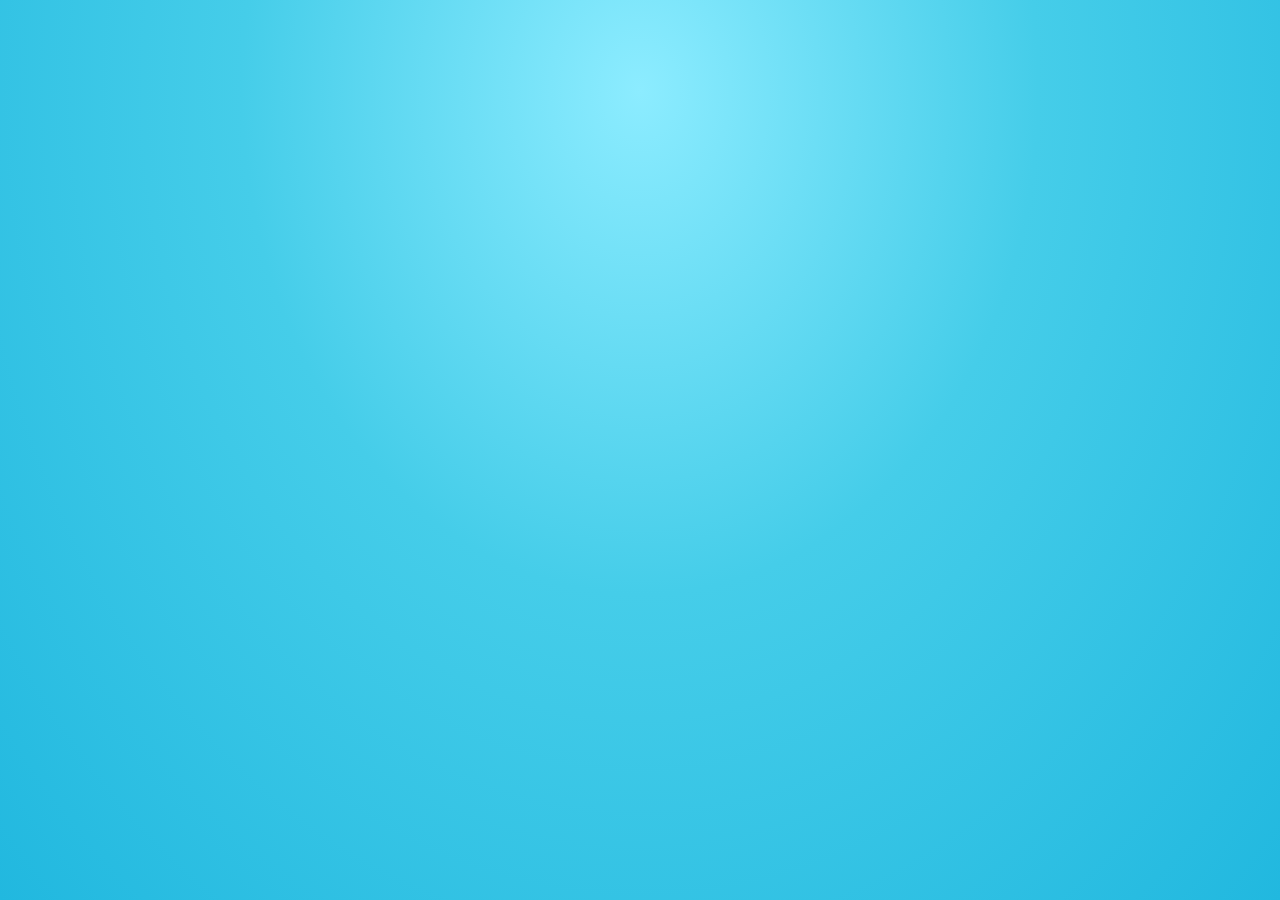
==== commit d6892175: "Add files via upload" ====
--- a/index.html
+++ b/index.html
@@ -3,318 +3,53 @@
 <head>
   <meta charset="utf-8">
   <meta name="viewport" content="width=device-width, initial-scale=1">
-  <meta name="theme-color" content="#20c8ed">
-  <meta name="description" content="FLYNGLISH: aprende inglés jugando, hablando y avanzando por niveles.">
-
-  <title>FLYNGLISH — Aprende inglés jugando</title>
-
+  <meta name="theme-color" content="#33c8e8">
+  <meta name="description" content="Aprende inglés hablando con juegos y retos interactivos.">
+  <title>FLYNGLISH · Aprende hablando</title>
+  <link rel="icon" type="image/png" href="icon.PNG">
   <link rel="manifest" href="manifest.json">
   <link rel="stylesheet" href="styles.css?v=9">
-  <link rel="icon" href="icon.PNG" type="image/png">
 </head>
-
 <body>
-  <div class="app-shell" id="inicio">
-
-    <header class="topbar">
-      <a class="brand" href="#inicio" aria-label="FLYNGLISH inicio">
-        <img class="brand-logo" src="icon.PNG" alt="FLYNGLISH">
-        <span>
-          <strong>FLYNGLISH</strong>
-          <small>APRENDE JUGANDO</small>
-        </span>
-      </a>
-
-      <div class="menu-wrap">
-        <button
-          class="menu-toggle"
-          id="menu-toggle"
-          type="button"
-          aria-expanded="false"
-          aria-controls="main-menu"
-        >
-          <span class="menu-title">MENÚ</span>
-          <span class="menu-bar" aria-hidden="true"></span>
-        </button>
-
-        <nav class="glass-menu" id="main-menu" aria-label="Menú principal">
-          <a href="#perfil">Mi perfil</a>
-          <a href="#ajustes">Ajustes</a>
-          <a href="#sistema">Sistema</a>
-        </nav>
-      </div>
-
-      <div class="header-mascot" aria-hidden="true">🐳</div>
-
-      <div class="top-stats">
-        <span class="pill streak">🔥 <b id="streak">0</b></span>
-        <span class="pill points">
-          <span class="xp-icon">⭐</span>
-          <b id="total-points">0</b> XP
-        </span>
-      </div>
+  <div id="splash-screen" class="splash-screen" aria-label="Cargando FLYNGLISH">
+    <div class="splash-orbit orbit-one"></div><div class="splash-orbit orbit-two"></div>
+    <img src="icon.PNG" alt="Logotipo de FLYNGLISH" class="splash-logo">
+    <strong>FLYNGLISH</strong><span>Aprende hablando</span><div class="splash-loader"><i></i></div>
+  </div>
+  <main id="auth-screen" class="auth-screen hidden">
+    <section class="auth-card">
+      <img src="icon.PNG" alt="Logotipo de FLYNGLISH" class="auth-logo">
+      <p class="eyebrow">TU AVENTURA EN INGLÉS</p><h1 id="auth-title">¡Qué gusto verte!</h1>
+      <p class="auth-subtitle">Entra para continuar aprendiendo a tu ritmo.</p>
+      <div class="auth-tabs" role="tablist"><button type="button" data-auth-mode="login" class="selected" aria-selected="true">Iniciar sesión</button><button type="button" data-auth-mode="register" aria-selected="false">Crear cuenta</button></div>
+      <form id="auth-form">
+        <label for="auth-username">Nombre de usuario</label><input id="auth-username" name="username" autocomplete="username" minlength="3" maxlength="20" required placeholder="Tu usuario">
+        <label for="auth-password">Contraseña</label><input id="auth-password" name="password" type="password" autocomplete="current-password" minlength="8" required placeholder="Mínimo 8 caracteres">
+        <div id="confirm-field" class="hidden"><label for="auth-password-confirm">Confirma tu contraseña</label><input id="auth-password-confirm" type="password" autocomplete="new-password" minlength="8" placeholder="Repite tu contraseña"></div>
+        <button id="auth-submit" class="primary-btn auth-submit" type="submit">Entrar a aprender →</button><p id="auth-feedback" class="auth-feedback" aria-live="polite"></p>
+      </form>
+      <small class="local-account-note">Tu cuenta y progreso se guardan en este dispositivo y navegador.</small>
+    </section>
+  </main>
+  <div id="main-app" class="app-shell hidden">
+    <header class="site-header">
+      <a class="brand" href="#inicio" aria-label="FLYNGLISH inicio"><img src="icon.PNG" alt="FLYNGLISH" class="brand-logo"></a>
+      <div class="menu-wrap"><button id="menu-toggle" class="menu-toggle" aria-expanded="false" aria-controls="main-menu">MENÚ <span class="menu-caret">⌄</span></button><nav id="main-menu" class="main-menu"><a href="#perfil">Mi perfil</a><a href="#ajustes">Ajustes</a><a href="#juegos">Juegos</a><button id="logout-btn" type="button">Cerrar sesión</button></nav></div>
+      <div class="welcome-user">Hola, <b id="user-display">jugador</b> <span>🐳</span></div>
     </header>
-
-    <main>
-      <section class="weekly-panel" aria-labelledby="weekly-title">
-        <div class="weekly-top">
-          <h1 id="weekly-title">WEEKLY STREAK</h1>
-          <span class="weekly-total">
-            <b id="weekly-count">0</b> días esta semana
-          </span>
-        </div>
-
-        <div class="weekly-content">
-          <div
-            class="week-days"
-            id="week-days"
-            aria-label="Actividad de esta semana"
-          ></div>
-
-          <div class="weekly-mission">
-            <p>Completa una misión<br>para activar la racha 🔥</p>
-            <button class="mission-start" id="start-btn" type="button">
-              EMPEZAR RETO
-            </button>
-          </div>
-        </div>
-      </section>
-
-      <section class="experience-row" aria-label="Progreso de nivel">
-        <strong id="level-current">NIVEL 0</strong>
-
-        <div class="experience-track">
-          <span id="experience-fill"></span>
-          <b id="experience-label">0% EXPERIENCIA</b>
-        </div>
-
-        <strong class="next-level">
-          → <span id="next-level">BÁSICO</span>
-        </strong>
-      </section>
-
-      <section class="games-section" aria-labelledby="games-title">
-        <div class="section-heading route-heading">
-          <div>
-            <span class="eyebrow">AVANZA PASO A PASO</span>
-            <h2 id="games-title">Tu ruta de aprendizaje</h2>
-          </div>
-
-          <label class="level-picker">
-            <span>Nivel</span>
-            <select id="level-select" aria-label="Selecciona tu nivel">
-              <option value="zero">Nivel 0</option>
-              <option value="basic">Básico</option>
-              <option value="intermediate">Intermedio</option>
-              <option value="professional">Profesional</option>
-            </select>
-          </label>
-        </div>
-
-        <!-- TARJETAS DE JUEGOS CON IMÁGENES PERSONALIZADAS -->
-        <div class="game-grid new-game-grid" aria-label="Juegos">
-
-          <!-- JUEGO 01: MEMORAMA -->
-          <button
-            class="game-card game-memory"
-            data-game="memory"
-            type="button"
-          >
-            
-
-            <img
-              class="game-art-image"
-              src="images/memorama.png"
-              alt="Imagen del juego Memory Game o memorama"
-              data-game-art="memorama"
-              loading="lazy"
-            >
-
-            <strong>MEMORY GAME</strong>
-            <span class="game-name-es">MEMORAMA</span>
-          </button>
-
-          <!-- JUEGO 02: SERPIENTES Y ESCALERAS -->
-          <button
-            class="game-card game-snakes"
-            data-game="snakes"
-            type="button"
-          >
-            
-
-            <img
-              class="game-art-image"
-              src="images/serpientes-escaleras.png"
-              alt="Imagen del juego Snakes and Ladders"
-              data-game-art="serpientes"
-              loading="lazy"
-            >
-
-            <strong>SNAKES &amp; LADDERS</strong>
-            <span class="game-name-es">SERPIENTES &amp; ESCALERAS</span>
-          </button>
-
-          <!-- JUEGO 03: TABLA DE RETOS -->
-          <button
-            class="game-card game-challenges"
-            data-game="challenges"
-            type="button"
-          >
-            
-
-            <img
-              class="game-art-image"
-              src="images/tabla-de-retos.png"
-              alt="Imagen del juego Challenge Table o tabla de retos"
-              data-game-art="retos"
-              loading="lazy"
-            >
-
-            <strong>CHALLENGE TABLE</strong>
-            <span class="game-name-es">TABLA DE RETOS</span>
-          </button>
-
-        </div>
-      </section>
-
-      <section class="bottom-grid profile-settings">
-
-        <div class="panel profile-panel" id="perfil">
-          <div class="panel-heading">
-            <div>
-              <span class="eyebrow">MI PERFIL</span>
-              <h2>Tu progreso</h2>
-            </div>
-
-            <span class="word-count">
-              <b id="completed-count">0</b> RETOS
-            </span>
-          </div>
-
-          <div class="progress-summary">
-            <span class="progress-medal">🏅</span>
-
-            <div>
-              <strong id="progress-title">Tu primera frase te espera</strong>
-              <small id="progress-description">
-                Completa un reto hablando para empezar a sumar XP.
-              </small>
-            </div>
-          </div>
-
-          <div class="progress">
-            <span id="progress-fill" style="width:0%"></span>
-          </div>
-
-          <small class="progress-caption" id="progress-caption">
-            0 de 10 retos completados
-          </small>
-        </div>
-
-        <div class="panel settings-panel" id="ajustes">
-          <div class="panel-heading">
-            <div>
-              <span class="eyebrow">AJUSTES</span>
-              <h2>Modo de juego</h2>
-            </div>
-          </div>
-
-          <div class="mode-options" role="group" aria-label="Modo de juego">
-            <button
-              class="mode-btn selected"
-              data-mode="solo"
-              aria-pressed="true"
-            >
-              👤 Una persona
-            </button>
-
-            <button
-              class="mode-btn"
-              data-mode="duo"
-              aria-pressed="false"
-            >
-              👥 Dos jugadores
-            </button>
-          </div>
-
-          <div class="player-names hidden" id="player-names">
-            <label>
-              Jugador 1
-              <input
-                id="player-one-name"
-                maxlength="18"
-                value="Jugador 1"
-                autocomplete="off"
-              >
-            </label>
-
-            <label>
-              Jugador 2
-              <input
-                id="player-two-name"
-                maxlength="18"
-                value="Jugador 2"
-                autocomplete="off"
-              >
-            </label>
-          </div>
-        </div>
-
-      </section>
-
-      <footer id="sistema">
-        <span>FLYNGLISH · Aprende inglés jugando</span>
-        <span>Escucha · Habla · Avanza ✨</span>
-      </footer>
+    <main class="home-content" id="inicio">
+      <section class="weekly-card"><h1>WEEKLY STREAK</h1><div class="weekly-main"><div id="week-days" class="week-days"></div><div class="weekly-message"><strong>¡Completa una misión para activar tu racha! 🔥</strong><p><span id="weekly-count">0</span> días de práctica esta semana</p><button id="start-btn" class="primary-btn" type="button">EMPEZAR RETO</button></div></div></section>
+      <section class="experience-row" aria-label="Experiencia"><span id="level-current">NIVEL 0</span><div class="experience-track"><i id="experience-fill"></i><b id="experience-label">0% EXPERIENCIA</b></div><span>→ <b id="next-level">BÁSICO</b></span></section>
+      <section class="learning-row" id="perfil"><div class="learning-label">AVANZA<br>PASO A PASO</div><div class="learning-summary"><h2 id="progress-title">Tu ruta de aprendizaje</h2><p id="progress-description">Completa un reto hablando para empezar a sumar XP.</p><div class="profile-progress"><i id="progress-fill"></i></div><small id="progress-caption">0 de 10 retos completados</small><span class="profile-points"><b id="total-points">0</b> XP · <b id="streak">0</b> racha · <b id="completed-count">0</b> retos</span></div></section>
+      <section class="settings-panel" id="ajustes"><div><p class="eyebrow">PERSONALIZA TU PRÁCTICA</p><h2>Elige tu nivel y modo</h2></div><label class="level-control">Nivel de aprendizaje<select id="level-select"><option value="zero">Nivel 0 · Desde cero</option><option value="basic">Básico</option><option value="intermediate">Intermedio</option><option value="professional">Profesional</option></select></label><div class="mode-control"><button data-mode="solo" class="selected" aria-pressed="true">1 jugador</button><button data-mode="duo" aria-pressed="false">2 jugadores</button></div><div id="player-names" class="player-names hidden"><input id="player-one-name" value="Jugador 1" aria-label="Nombre del jugador 1"><input id="player-two-name" value="Jugador 2" aria-label="Nombre del jugador 2"></div></section>
+      <section class="games-section" id="juegos"><div class="section-heading"><div><p class="eyebrow">PRACTICA JUGANDO</p><h2>Elige tu juego</h2></div><span>Habla, juega y gana XP ✨</span></div><div class="games-grid">
+        <button class="game-card memory-game" data-game="memory"><span class="game-art-placeholder" data-game-art="memory">🃏</span><span class="game-title">MEMORY GAME</span><small>MEMORAMA</small></button>
+        <button class="game-card snakes-game" data-game="snakes"><span class="game-art-placeholder" data-game-art="snakes">🐍🎲</span><span class="game-title">SNAKES &amp; LADDERS</span><small>SERPIENTES Y ESCALERAS</small></button>
+        <button class="game-card challenge-game" data-game="challenges"><span class="game-art-placeholder" data-game-art="challenges">🏆</span><span class="game-title">CHALLENGE TABLE</span><small>TABLA DE RETOS</small></button>
+      </div></section>
     </main>
   </div>
-
-  <!-- VENTANA DE LOS MINIJUEGOS -->
-  <div
-    class="modal-backdrop hidden"
-    id="game-modal"
-    role="dialog"
-    aria-modal="true"
-    aria-labelledby="modal-title"
-  >
-    <div class="game-modal">
-
-      <button class="close-btn" id="close-modal" aria-label="Cerrar juego">
-        ×
-      </button>
-
-      <div class="modal-top">
-        <span class="eyebrow" id="modal-kicker">FLYNGLISH</span>
-
-        <span class="pill points">
-          <span class="xp-icon">⭐</span>
-          <b id="modal-xp">0</b> XP
-        </span>
-      </div>
-
-      <h2 id="modal-title">Jugar</h2>
-
-      <p class="modal-instructions" id="modal-instructions"></p>
-
-      <div class="turn-banner hidden" id="turn-banner" aria-live="polite"></div>
-
-      <div id="game-content"></div>
-
-      <div class="feedback" id="feedback" aria-live="polite"></div>
-
-      <div class="modal-actions">
-        <button class="secondary-btn" id="skip-btn" type="button">
-          Cerrar
-        </button>
-
-        <button class="primary-btn" id="next-btn" type="button" disabled>
-          Continuar →
-        </button>
-      </div>
-
-    </div>
-  </div>
-
-  <script src="app.js?v=8" defer></script>
+  <div id="game-modal" class="modal-backdrop hidden" role="dialog" aria-modal="true" aria-labelledby="modal-title"><section class="game-modal"><header class="modal-header"><div><p id="modal-kicker" class="eyebrow">JUEGO</p><h2 id="modal-title">Juego</h2></div><button id="close-modal" class="modal-close" aria-label="Cerrar">×</button></header><p id="modal-instructions" class="modal-instructions"></p><div id="game-levels" class="game-levels" aria-label="Nivel de este juego"></div><div id="turn-banner" class="turn-banner hidden"></div><div id="game-content"></div><div id="feedback" class="feedback" aria-live="polite"></div><footer class="modal-actions"><span>XP: <b id="modal-xp">0</b></span><div><button id="skip-btn" class="secondary-btn">Salir</button><button id="next-btn" class="primary-btn" disabled>Continuar →</button></div></footer></section></div>
+  <script src="app.js?v=9" defer></script>
 </body>
-</html>+</html>
--- a/styles.css
+++ b/styles.css
@@ -63,7 +63,7 @@
 .glass-menu{position:absolute;display:grid;grid-template-columns:repeat(3,1fr);gap:8px;top:96px;left:50%;width:min(690px,92vw);padding:14px;opacity:0;visibility:hidden;transform:translate(-50%,-8px);transition:opacity .18s,transform .18s,visibility .18s;border:1px solid rgba(255,255,255,.72);border-radius:18px;background:rgba(247,255,255,.24);box-shadow:0 20px 50px rgba(0,66,105,.2),inset 0 1px 0 rgba(255,255,255,.78);backdrop-filter:blur(24px) saturate(150%);-webkit-backdrop-filter:blur(24px) saturate(150%)}
 .glass-menu.is-open{opacity:1;visibility:visible;transform:translate(-50%,0)}.glass-menu a{padding:14px 12px;border-radius:12px;color:#fff;text-align:center;text-decoration:none;font-size:clamp(13px,2vw,20px);font-style:italic;text-shadow:0 1px 7px rgba(0,75,110,.3);transition:background .16s}.glass-menu a:hover,.glass-menu a:focus-visible{background:rgba(255,255,255,.24);outline:none}
 .header-mascot{position:absolute;right:4px;top:8px;font-size:66px;filter:drop-shadow(0 6px 9px rgba(0,88,110,.16))}.top-stats{position:absolute;right:12px;bottom:6px;gap:7px}.topbar .pill{padding:7px 11px;background:rgba(255,255,255,.22);border:1px solid rgba(255,255,255,.45);color:#fff;backdrop-filter:blur(12px);-webkit-backdrop-filter:blur(12px)}.topbar .pill b{color:inherit}
-.weekly-panel{margin:10px 0 22px;min-height:360px;padding:25px 32px;border:3px solid rgba(255,255,255,.72);border-radius:38px;background:linear-gradient(135deg,#6eff36db 0%,#37ffc8 62%,#86ff2b 100%);color:#080808;box-shadow:0 12px 28px rgba(0,107,135,.12),inset 0 1px 2px rgba(255,255,255,.8)}.weekly-top{display:flex;align-items:center;justify-content:space-between;gap:15px}.weekly-top h1{font-size:clamp(28px,5vw,52px);letter-spacing:-.04em;margin:0}.weekly-total{font-size:12px;font-weight:850;opacity:.72}.weekly-content{display:grid;grid-template-columns:90px 1fr;gap:22px;align-items:center;min-height:250px}.week-days{display:grid;grid-template-columns:1fr;gap:3px}.week-day{display:flex;align-items:center;gap:10px;height:31px;color:#fff;font-weight:950;font-size:24px;text-shadow:0 2px 5px rgba(0,0,0,.12)}.week-day b{font-size:24px}.week-day:not(.is-active) b{opacity:.2}.weekly-mission{text-align:center}.weekly-mission p{margin:0 auto 22px;color:#ff2626;font-size:clamp(23px,4.5vw,48px);line-height:1.08;font-weight:1000;letter-spacing:-.02em;-webkit-text-stroke:1px #fff;text-shadow:2px 3px 0 #fff,4px 5px 0 rgba(190,25,25,.12)}.mission-start{min-width:250px;min-height:80px;padding:14px 22px;border:0;border-radius:28px;background:#7682ff;color:#fff;font:inherit;font-size:clamp(17px,3vw,27px);font-weight:1000;box-shadow:0 8px 0 rgba(55,70,190,.12);cursor:pointer;transition:transform .15s,filter .15s}.mission-start:hover{transform:translateY(-2px);filter:brightness(1.06)}
+.weekly-panel{margin:10px 0 22px;min-height:360px;padding:25px 32px;border:3px solid rgba(255,255,255,.72);border-radius:38px;background:linear-gradient(135deg,#ffe43f 0%,#ffe737 62%,#ffdf2b 100%);color:#080808;box-shadow:0 12px 28px rgba(0,107,135,.12),inset 0 1px 2px rgba(255,255,255,.8)}.weekly-top{display:flex;align-items:center;justify-content:space-between;gap:15px}.weekly-top h1{font-size:clamp(28px,5vw,52px);letter-spacing:-.04em;margin:0}.weekly-total{font-size:12px;font-weight:850;opacity:.72}.weekly-content{display:grid;grid-template-columns:90px 1fr;gap:22px;align-items:center;min-height:250px}.week-days{display:grid;grid-template-columns:1fr;gap:3px}.week-day{display:flex;align-items:center;gap:10px;height:31px;color:#fff;font-weight:950;font-size:24px;text-shadow:0 2px 5px rgba(0,0,0,.12)}.week-day b{font-size:24px}.week-day:not(.is-active) b{opacity:.2}.weekly-mission{text-align:center}.weekly-mission p{margin:0 auto 22px;color:#ed1717;font-size:clamp(23px,4.5vw,48px);line-height:1.08;font-weight:1000;letter-spacing:-.02em;-webkit-text-stroke:1px #fff;text-shadow:2px 3px 0 #fff,4px 5px 0 rgba(190,25,25,.12)}.mission-start{min-width:250px;min-height:80px;padding:14px 22px;border:0;border-radius:28px;background:#5967f2;color:#fff;font:inherit;font-size:clamp(17px,3vw,27px);font-weight:1000;box-shadow:0 8px 0 rgba(55,70,190,.12);cursor:pointer;transition:transform .15s,filter .15s}.mission-start:hover{transform:translateY(-2px);filter:brightness(1.06)}
 .experience-row{display:grid;grid-template-columns:auto 1fr auto;gap:14px;align-items:center;margin:17px 8px 30px;color:#fff}.experience-row>strong{font-size:clamp(14px,2.4vw,22px);white-space:nowrap}.experience-track{position:relative;height:32px;overflow:hidden;border-radius:999px;background:rgba(255,255,255,.94);box-shadow:inset 0 2px 5px rgba(0,70,105,.12)}.experience-track>span{display:block;height:100%;width:0;background:linear-gradient(100deg,#fff100,#ffdb00);transition:width .35s}.experience-track>b{position:absolute;inset:0;display:grid;place-items:center;color:#fff;text-shadow:0 1px 4px rgba(0,0,0,.18);font-size:clamp(11px,2vw,18px);font-weight:1000}.next-level{max-width:130px;overflow:hidden;text-overflow:ellipsis}
 .games-section{margin-top:18px}.route-heading{align-items:center;margin:0 10px 20px}.route-heading .eyebrow{color:#fff;font-size:clamp(12px,2vw,18px);font-style:italic;letter-spacing:.05em}.route-heading h2{font-size:clamp(25px,4vw,40px);color:#162329;margin:4px 0 0}.level-picker{display:flex;align-items:center;gap:9px;color:#fff;font-size:12px;font-weight:850}.level-picker select{max-width:150px;padding:9px 11px;border:1px solid rgba(255,255,255,.7);border-radius:12px;background:rgba(255,255,255,.25);color:#fff;font:inherit;backdrop-filter:blur(12px)}.level-picker option{color:#24343a}
 .new-game-grid{grid-template-columns:repeat(3,minmax(0,1fr));gap:14px}.new-game-grid .game-card{min-height:360px;padding:18px 14px 20px;align-items:center;justify-content:flex-start;text-align:center;border:3px solid rgba(255,255,255,.48);border-radius:30px;color:#fff;box-shadow:0 8px 0 rgba(15,70,78,.12),inset 0 2px 0 rgba(255,255,255,.42);transition:transform .18s,box-shadow .18s}.new-game-grid .game-card:hover{transform:translateY(-4px);box-shadow:0 13px 0 rgba(15,70,78,.12),inset 0 2px 0 rgba(255,255,255,.48)}.game-memory{background:#f20b5a!important}.game-snakes{background:#008d50!important}.game-challenges{background:#f05b36!important}.game-number{align-self:flex-start;font-size:9px;letter-spacing:.14em;font-weight:900;opacity:.76}.game-art-placeholder{display:grid;place-items:center;width:min(100%,220px);height:180px;margin:8px auto 12px;border:2px dashed rgba(255,255,255,.66);border-radius:20px;background:rgba(255,255,255,.1);color:rgba(255,255,255,.8);font-size:10px;font-weight:800;letter-spacing:.1em}.new-game-grid .game-card strong{font-size:clamp(15px,2vw,22px);font-weight:500;letter-spacing:.02em}.game-name-es{font-size:clamp(12px,1.7vw,18px);color:#fff14b;font-weight:650}
@@ -73,70 +73,22 @@
 @media(max-width:390px){.brand-logo{width:46px;height:46px}.brand{gap:6px}.brand strong{font-size:13px}.header-mascot{font-size:42px}.weekly-panel{padding:15px 12px}.weekly-content{grid-template-columns:46px 1fr;gap:8px}.week-day{font-size:18px;gap:2px}.week-day b{font-size:18px}.weekly-mission p{font-size:21px}.experience-row{grid-template-columns:auto 1fr auto}.next-level{max-width:55px}.route-heading h2{font-size:20px}.level-picker span{display:none}.new-game-grid .game-card{min-height:248px}.game-art-placeholder{height:117px}.new-game-grid .game-card strong{font-size:12px}.game-name-es{font-size:9px}.challenge-cell{min-height:60px}}
 @media(prefers-reduced-motion:reduce){html{scroll-behavior:auto}.glass-menu,.menu-bar,.new-game-grid .game-card,.challenge-cell{transition:none}}
 
-/* ==========================================
-   FLYNGLISH — IMÁGENES PERSONALIZADAS
-   ========================================== */
-
-/* Imagen dentro de cada tarjeta de juego */
-.new-game-grid .game-art-image {
-  display: block;
-  width: 100%;
-  max-width: 220px;
-  height: 180px;
-  margin: 8px auto 12px;
-
-  object-fit: contain;
-  object-position: center;
-
-  border: 2px solid rgba(255, 255, 255, 0.66);
-  border-radius: 20px;
-
-  background: rgba(255, 255, 255, 0.12);
-
-  box-shadow:
-    0 8px 20px rgba(0, 60, 80, 0.10),
-    inset 0 1px 0 rgba(255, 255, 255, 0.45);
-
-  transition:
-    transform 0.2s ease,
-    box-shadow 0.2s ease;
-}
-
-/* Efecto al pasar el cursor */
-.new-game-grid .game-card:hover .game-art-image {
-  transform: scale(1.035);
-
-  box-shadow:
-    0 12px 24px rgba(0, 60, 80, 0.16),
-    inset 0 1px 0 rgba(255, 255, 255, 0.6);
-}
-
-/* Mantener las imágenes dentro de las tarjetas */
-.new-game-grid .game-card {
-  overflow: hidden;
-}
-
-/* Adaptación para móviles */
-@media (max-width: 760px) {
-  .new-game-grid .game-art-image {
-    height: 140px;
-    max-width: 100%;
-    margin: 11px auto 12px;
-  }
-}
-
-/* Teléfonos pequeños */
-@media (max-width: 390px) {
-  .new-game-grid .game-art-image {
-    height: 117px;
-  }
-}
-
-/* Accesibilidad: reducir animaciones */
-@media (prefers-reduced-motion: reduce) {
-  .new-game-grid .game-art-image {
-    transition: none;
-  }
-}
-
-
+/* Entrada, acceso y estructura actual de FLYNGLISH */
+:root{--fly-cyan:#32c5e7;--fly-blue:#20bce0;--fly-ink:#18343d}
+body{min-height:100vh;background:radial-gradient(ellipse at 50% 10%,#8cecff 0%,#45cde9 44%,#21b8df 100%);color:var(--fly-ink)}
+.splash-screen{position:fixed;inset:0;z-index:1000;display:flex;flex-direction:column;align-items:center;justify-content:center;gap:12px;overflow:hidden;background:radial-gradient(ellipse at 50% 44%,#a7f2ff 0%,#43d0ec 50%,#1db8e0 100%);color:#fff;animation:splash-exit .65s ease 4.35s forwards}
+.splash-logo{position:relative;z-index:2;width:min(48vw,260px);height:min(48vw,260px);object-fit:contain;animation:logo-arrive 1.1s cubic-bezier(.2,.8,.2,1) both,splash-float 2.4s ease-in-out 1.1s infinite;filter:drop-shadow(0 14px 22px rgba(0,91,132,.18))}
+.splash-screen>strong{font-size:clamp(24px,5vw,38px);font-weight:1000;letter-spacing:.15em;text-shadow:0 3px 10px #0086aa55}.splash-screen>span{font-size:13px;font-weight:700;letter-spacing:.08em;opacity:.9}.splash-orbit{position:absolute;width:min(75vw,430px);aspect-ratio:1;border:1px solid rgba(255,255,255,.25);border-radius:50%;animation:orbit-spin 14s linear infinite}.orbit-one:after,.orbit-two:after{content:"●";position:absolute;top:10%;left:13%;color:#fff;font-size:22px}.orbit-two{width:min(94vw,550px);animation-direction:reverse;opacity:.55}.splash-loader{width:130px;height:4px;margin-top:15px;border-radius:5px;background:#ffffff55;overflow:hidden}.splash-loader i{display:block;width:38%;height:100%;border-radius:inherit;background:#fff;animation:load-progress 4.5s ease forwards}
+@keyframes logo-arrive{from{opacity:0;transform:translateY(22px) scale(.82)}to{opacity:1;transform:translateY(0) scale(1)}}@keyframes splash-float{50%{transform:translateY(-8px)}}@keyframes orbit-spin{to{transform:rotate(360deg)}}@keyframes load-progress{to{width:100%}}@keyframes splash-exit{to{opacity:0;visibility:hidden;pointer-events:none}}
+.auth-screen{min-height:100vh;display:grid;place-items:center;padding:22px;background:radial-gradient(ellipse at top,#a7f2ff 0%,#43d0ec 49%,#1db8e0 100%)}.auth-card{width:min(440px,100%);padding:30px clamp(20px,6vw,42px);border:1px solid rgba(255,255,255,.78);border-radius:27px;background:rgba(255,255,255,.78);box-shadow:0 22px 60px rgba(0,95,125,.18),inset 0 1px 0 #fff;backdrop-filter:blur(24px);-webkit-backdrop-filter:blur(24px);animation:auth-appear .45s ease both}@keyframes auth-appear{from{opacity:0;transform:translateY(12px)}to{opacity:1;transform:translateY(0)}}
+.auth-logo{display:block;width:80px;height:80px;object-fit:contain;margin:0 auto 8px}.auth-card>.eyebrow{text-align:center;color:#159cc1}.auth-card h1{text-align:center;margin:7px 0;font-size:clamp(25px,7vw,33px);color:#18343d;letter-spacing:-.04em}.auth-subtitle{text-align:center;margin:0 0 20px;color:#55727b;font-size:13px}.auth-tabs{display:grid;grid-template-columns:1fr 1fr;padding:4px;gap:4px;margin:0 0 18px;border-radius:14px;background:rgba(36,155,186,.1)}.auth-tabs button,.mode-control button{border:0;border-radius:11px;padding:10px;background:transparent;color:#52717b;font-weight:800}.auth-tabs button.selected,.mode-control button.selected{background:rgba(255,255,255,.92);color:#147e9b;box-shadow:0 3px 10px rgba(36,93,111,.12)}#auth-form{display:grid;gap:8px}#auth-form label{font-size:12px;font-weight:800;color:#24434d;margin-top:5px}#auth-form input,.player-names input,.level-control select{width:100%;min-height:44px;padding:11px 13px;border:1px solid rgba(61,139,159,.22);border-radius:12px;background:rgba(255,255,255,.88);color:#173940;font:inherit;outline:none}#auth-form input:focus,.player-names input:focus{border-color:#21b8df;box-shadow:0 0 0 3px rgba(33,184,223,.15)}.auth-submit{margin-top:11px;min-height:48px;background:linear-gradient(135deg,#27bfe1,#119ec7);box-shadow:0 7px 16px rgba(13,159,198,.22)}.auth-submit:disabled{opacity:.65;cursor:wait}.auth-feedback{min-height:18px;margin:3px 0 0;font-size:12px;font-weight:750;color:#517078}.auth-feedback.bad{color:#be4457}.auth-feedback.good{color:#178653}.local-account-note{display:block;margin-top:14px;text-align:center;color:#6c858d;line-height:1.5;font-size:10px}
+.app-shell{max-width:1160px;margin:0 auto;padding:0 24px}.site-header{height:142px;position:relative;display:flex;align-items:center;justify-content:space-between}.brand{position:absolute;left:8px;top:20px;z-index:2}.brand-logo{width:115px;height:90px;object-fit:contain;filter:none}.menu-wrap{position:absolute;z-index:30;left:50%;top:15px;transform:translateX(-50%);width:min(280px,42vw);display:grid;justify-items:center}.menu-toggle{width:100%;height:62px;border:0;border-radius:18px;background:transparent;color:#fff;font-size:clamp(22px,3vw,34px);font-weight:1000;text-shadow:0 2px 5px rgba(0,93,122,.14)}.menu-caret{display:none}.main-menu{position:absolute;top:72px;left:50%;display:flex;gap:14px;align-items:center;justify-content:center;width:max-content;max-width:min(92vw,620px);padding:17px 23px;border:1px solid rgba(255,255,255,.2);border-radius:20px;background:rgba(255,255,255,.1);box-shadow:0 12px 28px rgba(0,92,124,.12),inset 0 1px 0 rgba(255,255,255,.78);backdrop-filter:blur(22px);-webkit-backdrop-filter:blur(22px);opacity:0;visibility:hidden;transform:translate(-50%,-8px);transition:opacity .2s,transform .2s,visibility .2s}.main-menu.is-open{opacity:1;visibility:visible;transform:translate(-50%,0)}.main-menu a,.main-menu button{border:0;background:transparent;color:#fff;text-decoration:none;text-shadow:0 1px 4px #147a9855;font-size:clamp(14px,2.1vw,22px);font-style:italic;font-weight:600;white-space:nowrap}.main-menu a:hover,.main-menu button:hover{color:#fff3a8}.welcome-user{margin-left:auto;padding:8px 13px;border:1px solid rgba(255,255,255,.5);border-radius:14px;background:rgba(255,255,255,.18);color:white;font-size:12px;backdrop-filter:blur(14px)}
+.home-content{padding-bottom:38px}.weekly-card{margin:10px 0 22px;min-height:360px;padding:25px 32px;border:3px solid rgba(255,255,255,.72);border-radius:38px;background:linear-gradient(135deg,#ffe43f 0%,#ffe737 62%,#ffdf2b 100%);color:#080808;box-shadow:0 12px 28px rgba(0,107,135,.12),inset 0 1px 2px rgba(255,255,255,.8)}.weekly-card h1{font-size:clamp(28px,5vw,52px);letter-spacing:-.04em;margin:0}.weekly-main{display:grid;grid-template-columns:90px 1fr;gap:22px;align-items:center;min-height:250px}.week-days{display:grid;grid-template-columns:1fr;gap:3px}.week-day{display:flex;align-items:center;gap:10px;height:31px;color:#fff;font-weight:950;font-size:24px;text-shadow:0 2px 5px rgba(0,0,0,.12)}.week-day b{font-size:24px}.week-day:not(.is-active) b{opacity:.2}.weekly-message{text-align:center}.weekly-message strong{display:block;margin:0 auto 22px;color:#ed1717;font-size:clamp(23px,4.5vw,48px);line-height:1.08;font-weight:1000;letter-spacing:-.02em;-webkit-text-stroke:1px #fff;text-shadow:2px 3px 0 #fff,4px 5px 0 rgba(190,25,25,.12)}.weekly-message p{margin:0 0 14px;color:#50442a;font-size:13px;font-weight:800}.weekly-message .primary-btn{min-width:250px;min-height:70px;padding:14px 22px;border:0;border-radius:27px;background:#5967f2;color:#fff;font-size:clamp(17px,3vw,27px);font-weight:1000;box-shadow:0 8px 0 rgba(55,70,190,.12)}
+.experience-row{display:grid;grid-template-columns:auto 1fr auto;gap:14px;align-items:center;margin:17px 8px 25px;color:#fff;font-weight:950}.experience-track{position:relative;height:32px;overflow:hidden;border-radius:999px;background:rgba(255,255,255,.94);box-shadow:inset 0 2px 5px rgba(0,70,105,.12)}.experience-track>i{display:block;height:100%;width:0;background:linear-gradient(100deg,#fff100,#ffdb00);transition:width .35s}.experience-track>b{position:absolute;inset:0;display:grid;place-items:center;color:#fff;text-shadow:0 1px 4px rgba(0,0,0,.18);font-size:clamp(11px,2vw,18px);font-weight:1000}.learning-row{display:grid;grid-template-columns:160px 1fr;gap:15px;align-items:center;margin:15px 8px 26px}.learning-label{color:white;font-size:clamp(17px,2.7vw,28px);font-weight:1000;font-style:italic;line-height:.95}.learning-summary{position:relative;padding:15px 18px;border-radius:21px;background:rgba(255,255,255,.08);color:#18343d}.learning-summary h2{margin:0 0 3px;font-size:clamp(19px,3vw,32px)}.learning-summary p{margin:0;font-size:12px;opacity:.85}.profile-progress{width:min(280px,100%);height:5px;margin-top:12px;border-radius:8px;background:rgba(255,255,255,.45);overflow:hidden}.profile-progress i{display:block;width:0;height:100%;background:#ffe000;transition:width .3s}.learning-summary small,.profile-points{font-size:10px;opacity:.82}.profile-points{margin-left:10px}
+.settings-panel{display:flex;flex-wrap:wrap;align-items:center;gap:12px;margin:24px 0;padding:20px 22px;border:1px solid rgba(255,255,255,.8);border-radius:22px;background:rgba(255,255,255,.32);box-shadow:inset 0 1px 0 rgba(255,255,255,.72);backdrop-filter:blur(18px);-webkit-backdrop-filter:blur(18px);scroll-margin-top:18px}.settings-panel>div:first-child{margin-right:auto}.settings-panel .eyebrow{margin:0;color:#fff;font-size:9px}.settings-panel h2{margin:4px 0 0;font-size:18px;color:#18343d}.level-control{display:grid;gap:5px;font-size:10px;font-weight:800;color:#28515b}.level-control select{min-height:39px;padding:8px 10px}.mode-control{display:flex;gap:3px;padding:4px;border-radius:14px;background:rgba(27,151,182,.12)}.mode-control button{padding:9px 11px;font-size:11px;white-space:nowrap}.player-names{display:flex;flex-basis:100%;gap:10px}.player-names input{max-width:220px;min-height:38px;padding:8px 10px;font-size:12px}
+.games-section{margin-top:23px;scroll-margin-top:20px}.section-heading{display:flex;justify-content:space-between;align-items:end;margin:0 10px 17px}.section-heading .eyebrow{color:#fff;font-size:12px;font-style:italic}.section-heading h2{margin:4px 0 0;color:#17343d;font-size:clamp(24px,4vw,38px)}.section-heading>span{color:#fff;font-size:12px;font-weight:800}.games-grid{display:grid;grid-template-columns:repeat(3,minmax(0,1fr));gap:14px}.games-grid .game-card{min-height:350px;padding:18px 14px 20px;display:flex;align-items:center;justify-content:flex-start;flex-direction:column;text-align:center;border:3px solid rgba(255,255,255,.48);border-radius:30px;color:#fff;box-shadow:0 8px 0 rgba(15,70,78,.12),inset 0 2px 0 rgba(255,255,255,.42);transition:transform .18s,box-shadow .18s}.games-grid .game-card:hover{transform:translateY(-4px);box-shadow:0 13px 0 rgba(15,70,78,.12),inset 0 2px 0 rgba(255,255,255,.48)}.memory-game{background:#f20b5a}.snakes-game{background:#008d50}.challenge-game{background:#f05b36}.game-art-placeholder{display:grid;place-items:center;width:min(100%,220px);height:180px;margin:8px auto 12px;border:2px dashed rgba(255,255,255,.66);border-radius:20px;background:rgba(255,255,255,.1);color:rgba(255,255,255,.92);font-size:50px;transition:transform .2s}.games-grid .game-card:hover .game-art-placeholder{transform:scale(1.04) rotate(-2deg)}.game-title{font-size:clamp(15px,2vw,22px);font-weight:500;letter-spacing:.02em}.games-grid .game-card small{margin-top:3px;color:#fff14b;font-size:clamp(12px,1.7vw,18px);font-weight:650}
+.game-levels{display:flex;gap:6px;flex-wrap:wrap;margin:0 0 14px}.game-levels button{padding:7px 10px;border:1px solid rgba(50,140,160,.17);border-radius:999px;background:rgba(255,255,255,.54);color:#31515a;font-size:9px;font-weight:850;cursor:pointer}.game-levels button.selected{background:#17aeca;color:#fff;box-shadow:0 3px 9px rgba(23,174,202,.2)}.route-icon{position:absolute;right:3px;bottom:0;font-size:20px;line-height:1;filter:drop-shadow(0 1px 2px rgba(0,0,0,.18));animation:route-bob 1.8s ease-in-out infinite}.snake-start{background:rgba(255,221,215,.78)!important}.ladder-start{background:rgba(255,244,188,.8)!important}@keyframes route-bob{50%{transform:translateY(-3px) rotate(-5deg)}}.snakes-board{grid-template-columns:repeat(var(--board-columns,5),minmax(0,1fr));max-height:42vh;overflow:auto}.snake-square{min-height:clamp(38px,7vw,58px);overflow:hidden}.snake-icon{font-size:clamp(14px,2.4vw,22px)}.ladder-icon{font-size:clamp(13px,2vw,19px)}.roll-die.is-rolling{animation:dice-roll .65s ease-in-out}@keyframes dice-roll{25%{transform:rotate(-18deg) scale(1.08)}50%{transform:rotate(18deg) scale(.94)}75%{transform:rotate(-12deg) scale(1.06)}}.challenge-table{grid-template-columns:repeat(4,minmax(0,1fr))}
+.modal-backdrop{z-index:60}.game-modal{width:min(760px,100%);padding:27px;border:1px solid rgba(255,255,255,.75);border-radius:26px;background:linear-gradient(145deg,rgba(232,251,255,.97),rgba(255,255,255,.96));color:#213d45;box-shadow:0 26px 80px rgba(0,74,100,.27)}.modal-header{display:flex;align-items:flex-start;justify-content:space-between}.modal-header h2{margin:5px 0 0;font-size:27px}.modal-header .eyebrow{margin:0;color:#159bb9}.modal-close{width:36px;height:36px;border:0;border-radius:50%;background:rgba(22,156,186,.12);color:#23515d;font-size:25px}.modal-instructions{margin:8px 0 14px;color:#55717a;font-size:12px}.modal-actions{align-items:center}.modal-actions>div{display:flex;gap:8px}.modal-actions .primary-btn{background:linear-gradient(135deg,#26bfdf,#139fc4)}.modal-actions .secondary-btn{background:rgba(20,154,185,.1);color:#25606c}.feedback{color:#36555c}.snakes-board+.board-legend{margin-bottom:8px}
+@media(max-width:760px){.app-shell{padding:0 14px}.site-header{height:116px}.brand{left:0;top:13px}.brand-logo{width:76px;height:66px}.menu-wrap{top:6px;width:34vw}.menu-toggle{height:46px;font-size:22px}.main-menu{top:52px;gap:8px;padding:12px}.main-menu a,.main-menu button{font-size:13px}.welcome-user{align-self:flex-end;margin:0 0 7px;font-size:10px}.weekly-card{min-height:315px;padding:18px 17px;border-radius:29px;margin-top:5px}.weekly-card h1{font-size:clamp(25px,6vw,38px)}.weekly-main{grid-template-columns:57px 1fr;gap:12px;min-height:235px}.week-day{height:28px;font-size:21px;gap:5px}.week-day b{font-size:21px}.weekly-message strong{font-size:clamp(21px,5.2vw,34px);margin-bottom:18px}.weekly-message .primary-btn{min-width:0;width:min(100%,230px);min-height:62px;font-size:clamp(16px,4vw,22px);border-radius:23px}.experience-row{gap:7px;margin:13px 2px 19px;font-size:11px}.experience-track{height:24px}.learning-row{grid-template-columns:100px 1fr;gap:8px;margin:8px 3px 19px}.learning-label{font-size:17px}.learning-summary{padding:12px}.learning-summary h2{font-size:21px}.profile-points{display:block;margin:4px 0 0}.settings-panel{padding:14px;gap:8px}.settings-panel>div:first-child{flex-basis:100%}.level-control{flex:1;min-width:130px}.mode-control{flex:1}.mode-control button{font-size:10px;padding:8px 7px}.section-heading{margin:0 4px 14px}.section-heading .eyebrow{font-size:10px}.section-heading h2{font-size:23px}.section-heading>span{font-size:9px}.games-grid{grid-template-columns:repeat(2,minmax(0,1fr));gap:9px}.games-grid .game-card{min-height:285px;padding:12px 8px 15px;border-radius:24px}.game-art-placeholder{height:140px;margin:11px auto 12px;font-size:40px}.games-grid .game-card .game-title{font-size:14px}.games-grid .game-card small{font-size:11px}.game-modal{padding:20px}.snakes-board{gap:3px;padding:5px}.snake-square{min-height:40px;padding:4px;font-size:9px}.board-token{width:17px;height:17px;font-size:8px}.route-icon{right:1px}.game-levels{gap:4px}.game-levels button{font-size:8px;padding:6px 8px}}
+@media(max-width:390px){.brand-logo{width:61px;height:55px}.welcome-user{padding:6px 8px;font-size:9px}.weekly-card{padding:15px 12px}.weekly-main{grid-template-columns:46px 1fr;gap:8px}.week-day{font-size:18px;gap:2px}.week-day b{font-size:18px}.weekly-message strong{font-size:21px}.experience-row{grid-template-columns:auto 1fr auto}.learning-row{grid-template-columns:74px 1fr}.learning-label{font-size:14px}.learning-summary h2{font-size:18px}.section-heading h2{font-size:20px}.games-grid .game-card{min-height:248px}.game-art-placeholder{height:117px}.games-grid .game-card .game-title{font-size:12px}.games-grid .game-card small{font-size:9px}.game-levels button{font-size:7px;padding:6px}.modal-actions>div{gap:5px}.modal-actions .primary-btn,.modal-actions .secondary-btn{padding:10px}}
+@media(prefers-reduced-motion:reduce){.splash-screen,.splash-logo,.splash-orbit,.splash-loader i,.auth-card,.route-icon,.roll-die.is-rolling{animation:none!important;transition:none!important}.splash-screen{animation:splash-exit .01s 5s forwards!important}}
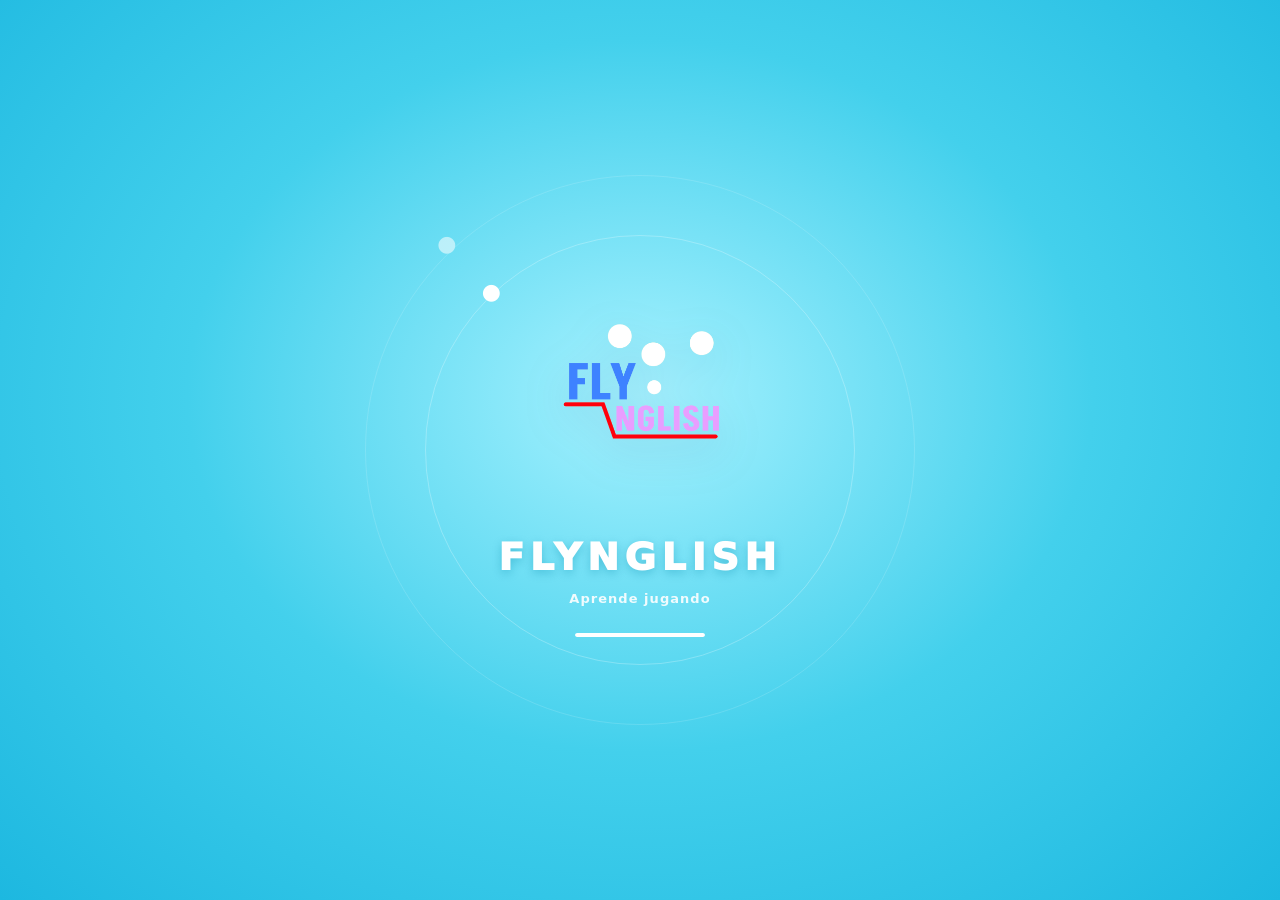
==== commit f5bf91e9: "Add files via upload" ====
--- a/index.html
+++ b/index.html
@@ -5,17 +5,18 @@
   <meta name="viewport" content="width=device-width, initial-scale=1">
   <meta name="theme-color" content="#33c8e8">
   <meta name="description" content="Aprende inglés hablando con juegos y retos interactivos.">
-  <title>FLYNGLISH · Aprende hablando</title>
+  <title>FLYNGLISH · Aprende jugando</title>
   <link rel="icon" type="image/png" href="icon.PNG">
   <link rel="manifest" href="manifest.json">
-  <link rel="stylesheet" href="styles.css?v=9">
+  <link rel="stylesheet" href="styles.css?v=16">
 </head>
 <body>
   <div id="splash-screen" class="splash-screen" aria-label="Cargando FLYNGLISH">
     <div class="splash-orbit orbit-one"></div><div class="splash-orbit orbit-two"></div>
     <img src="icon.PNG" alt="Logotipo de FLYNGLISH" class="splash-logo">
-    <strong>FLYNGLISH</strong><span>Aprende hablando</span><div class="splash-loader"><i></i></div>
+    <strong>FLYNGLISH</strong><span>Aprende jugando</span><div class="splash-loader"><i></i></div>
   </div>
+  <audio id="intro-audio" src="audio/flynglish-intro.mp3" preload="auto"></audio>
   <main id="auth-screen" class="auth-screen hidden">
     <section class="auth-card">
       <img src="icon.PNG" alt="Logotipo de FLYNGLISH" class="auth-logo">
@@ -33,23 +34,38 @@
   </main>
   <div id="main-app" class="app-shell hidden">
     <header class="site-header">
-      <a class="brand" href="#inicio" aria-label="FLYNGLISH inicio"><img src="icon.PNG" alt="FLYNGLISH" class="brand-logo"></a>
-      <div class="menu-wrap"><button id="menu-toggle" class="menu-toggle" aria-expanded="false" aria-controls="main-menu">MENÚ <span class="menu-caret">⌄</span></button><nav id="main-menu" class="main-menu"><a href="#perfil">Mi perfil</a><a href="#ajustes">Ajustes</a><a href="#juegos">Juegos</a><button id="logout-btn" type="button">Cerrar sesión</button></nav></div>
-      <div class="welcome-user">Hola, <b id="user-display">jugador</b> <span>🐳</span></div>
+      <div class="header-mascot" aria-hidden="true">🐳</div>
+      <div class="header-greeting">¡Hola, <b id="user-display">jugador</b>! <span>👋</span></div>
+      <div class="header-quick-stats"><span title="Días de racha">🔥 <b id="streak">0</b></span><span title="Experiencia acumulada">⚡ <b id="total-points">0</b> XP</span></div>
+      <button id="logout-btn" class="logout-button" type="button" aria-label="Cerrar sesión">↗</button>
     </header>
-    <main class="home-content" id="inicio">
-      <section class="weekly-card"><h1>WEEKLY STREAK</h1><div class="weekly-main"><div id="week-days" class="week-days"></div><div class="weekly-message"><strong>¡Completa una misión para activar tu racha! 🔥</strong><p><span id="weekly-count">0</span> días de práctica esta semana</p><button id="start-btn" class="primary-btn" type="button">EMPEZAR RETO</button></div></div></section>
-      <section class="experience-row" aria-label="Experiencia"><span id="level-current">NIVEL 0</span><div class="experience-track"><i id="experience-fill"></i><b id="experience-label">0% EXPERIENCIA</b></div><span>→ <b id="next-level">BÁSICO</b></span></section>
-      <section class="learning-row" id="perfil"><div class="learning-label">AVANZA<br>PASO A PASO</div><div class="learning-summary"><h2 id="progress-title">Tu ruta de aprendizaje</h2><p id="progress-description">Completa un reto hablando para empezar a sumar XP.</p><div class="profile-progress"><i id="progress-fill"></i></div><small id="progress-caption">0 de 10 retos completados</small><span class="profile-points"><b id="total-points">0</b> XP · <b id="streak">0</b> racha · <b id="completed-count">0</b> retos</span></div></section>
-      <section class="settings-panel" id="ajustes"><div><p class="eyebrow">PERSONALIZA TU PRÁCTICA</p><h2>Elige tu nivel y modo</h2></div><label class="level-control">Nivel de aprendizaje<select id="level-select"><option value="zero">Nivel 0 · Desde cero</option><option value="basic">Básico</option><option value="intermediate">Intermedio</option><option value="professional">Profesional</option></select></label><div class="mode-control"><button data-mode="solo" class="selected" aria-pressed="true">1 jugador</button><button data-mode="duo" aria-pressed="false">2 jugadores</button></div><div id="player-names" class="player-names hidden"><input id="player-one-name" value="Jugador 1" aria-label="Nombre del jugador 1"><input id="player-two-name" value="Jugador 2" aria-label="Nombre del jugador 2"></div></section>
-      <section class="games-section" id="juegos"><div class="section-heading"><div><p class="eyebrow">PRACTICA JUGANDO</p><h2>Elige tu juego</h2></div><span>Habla, juega y gana XP ✨</span></div><div class="games-grid">
-        <button class="game-card memory-game" data-game="memory"><span class="game-art-placeholder" data-game-art="memory">🃏</span><span class="game-title">MEMORY GAME</span><small>MEMORAMA</small></button>
-        <button class="game-card snakes-game" data-game="snakes"><span class="game-art-placeholder" data-game-art="snakes">🐍🎲</span><span class="game-title">SNAKES &amp; LADDERS</span><small>SERPIENTES Y ESCALERAS</small></button>
+    <main class="home-content">
+      <section class="app-view is-active" data-view="home" id="inicio">
+        <section class="daily-hero"><div class="hero-mascot-wrap"><div class="hero-speech" id="hero-message">¡Completa una misión para encender tu racha de hoy! ✨</div><div class="hero-mascot" aria-label="Mascota FLYNGLISH">🐳</div></div><div class="hero-content"><p class="eyebrow">TU MISIÓN DE HOY</p><h1>Un pequeño reto.<br>Un gran paso en inglés.</h1><div class="compact-level"><span id="level-current">NIVEL 0</span><div class="compact-track"><i id="experience-fill"></i></div><span id="experience-label">0% XP</span><b>→ <span id="next-level">BÁSICO</span></b></div><button id="start-btn" class="primary-btn hero-cta" type="button">¡EMPEZAR RETO DEL DÍA!</button></div></section>
+        <section class="quest-card" id="quest-section"><div class="section-heading"><div><p class="eyebrow">PEQUEÑOS PASOS, GRANDES LOGROS</p><h2>Misiones diarias</h2></div><span id="quest-date-label"></span></div><div class="quest-list" id="daily-quests"></div><div class="quest-confetti" id="quest-confetti" aria-hidden="true"></div></section>
+        <section class="games-section" id="juegos"><div class="section-heading"><div><p class="eyebrow">PRACTICA JUGANDO</p><h2>Elige tu juego</h2></div><span>Habla, juega y gana XP ✨</span></div><div class="games-grid">
+        <button class="game-card memory-game" data-game="memory" data-badge="+15 XP"><span class="game-art-placeholder" data-game-art="memory">🃏</span><span class="game-title">MEMORY GAME</span><small>MEMORAMA</small></button>
+        <button class="game-card snakes-game" data-game="snakes" data-badge="Popular 🔥"><span class="game-art-placeholder" data-game-art="snakes">🐍🎲</span><span class="game-title">SNAKES &amp; LADDERS</span><small>SERPIENTES Y ESCALERAS</small></button>
         <button class="game-card challenge-game" data-game="challenges"><span class="game-art-placeholder" data-game-art="challenges">🏆</span><span class="game-title">CHALLENGE TABLE</span><small>TABLA DE RETOS</small></button>
-      </div></section>
+        <button class="game-card domino-game" data-game="domino"><span class="game-art-placeholder" data-game-art="domino">🁣</span><span class="game-title">VOCABULARY DOMINOES</span><small>DOMINÓ BILINGÜE</small></button>
+        </div></section>
+      </section>
+      <section class="app-view" data-view="missions" id="misiones"><div class="page-heading"><p class="eyebrow">TU CAMINO DE APRENDIZAJE</p><h1>Misiones y logros</h1><p>Avanza con pasos cortos y celebra cada práctica.</p></div><section class="quest-card"><div class="section-heading"><div><p class="eyebrow">HOY</p><h2>Misiones diarias</h2></div></div><div class="quest-list" id="daily-quests-detail"></div></section><section class="quest-card weekly-missions"><div class="section-heading"><div><p class="eyebrow">CONSTANCIA</p><h2>Tu semana de práctica</h2></div><span><b id="weekly-count">0</b> / 7 días</span></div><div id="week-days" class="week-days week-row"></div><div class="achievement-row"><span class="achievement-icon">🏅</span><div><b>Primera conversación</b><small id="achievement-progress">Practica tu primera frase en voz alta</small></div><span id="achievement-check">🔒</span></div></section></section>
+      <section class="app-view" data-view="progress" id="progreso"><div class="page-heading"><p class="eyebrow">CADA RETO CUENTA</p><h1>Tu progreso</h1><p>Tu esfuerzo de hoy construye tu confianza de mañana.</p></div><section class="progress-overview"><div class="progress-stat"><span>⚡</span><b id="progress-xp">0</b><small>XP acumulados</small></div><div class="progress-stat"><span>🎯</span><b id="completed-count">0</b><small>retos completados</small></div><div class="progress-stat"><span>🔥</span><b id="progress-streak">0</b><small>días de racha</small></div></section><section class="quest-card learning-row" id="perfil"><div class="learning-label">AVANZA<br>PASO A PASO</div><div class="learning-summary"><h2 id="progress-title">Tu ruta de aprendizaje</h2><p id="progress-description">Completa un reto hablando para empezar a sumar XP.</p><div class="profile-progress"><i id="progress-fill"></i></div><small id="progress-caption">0 de 10 retos completados</small></div></section></section>
+      <section class="app-view" data-view="settings" id="ajustes"><div class="page-heading"><p class="eyebrow">A TU RITMO</p><h1>Ajustes</h1><p>Personaliza la dificultad y el modo de juego.</p></div><section class="settings-panel"><div><p class="eyebrow">PERSONALIZA TU PRÁCTICA</p><h2>Elige tu nivel y modo</h2></div><label class="level-control">Nivel de aprendizaje<select id="level-select"><option value="zero">Nivel 0 · Desde cero</option><option value="basic">Básico</option><option value="intermediate">Intermedio</option><option value="professional">Profesional</option></select></label><div class="mode-control"><button data-mode="solo" class="selected" aria-pressed="true">1 jugador</button><button data-mode="duo" aria-pressed="false">2 jugadores</button></div><div id="player-names" class="player-names hidden"><input id="player-one-name" value="Jugador 1" aria-label="Nombre del jugador 1"><input id="player-two-name" value="Jugador 2" aria-label="Nombre del jugador 2"></div></section><section class="quest-card settings-note"><b>Tu aprendizaje, siempre contigo</b><p>Tu progreso se guarda en este dispositivo y navegador.</p><button id="logout-settings" class="secondary-btn" type="button">Cerrar sesión</button></section></section>
     </main>
+    <nav class="bottom-nav" aria-label="Navegación principal"><button class="bottom-nav-item is-active" data-tab="home" aria-current="page"><span>🏠</span><small>Inicio</small></button><button class="bottom-nav-item" data-tab="missions"><span>🎯</span><small>Misiones</small></button><button class="bottom-nav-item" data-tab="progress"><span>📊</span><small>Progreso</small></button><button class="bottom-nav-item" data-tab="settings"><span>⚙️</span><small>Ajustes</small></button></nav>
   </div>
   <div id="game-modal" class="modal-backdrop hidden" role="dialog" aria-modal="true" aria-labelledby="modal-title"><section class="game-modal"><header class="modal-header"><div><p id="modal-kicker" class="eyebrow">JUEGO</p><h2 id="modal-title">Juego</h2></div><button id="close-modal" class="modal-close" aria-label="Cerrar">×</button></header><p id="modal-instructions" class="modal-instructions"></p><div id="game-levels" class="game-levels" aria-label="Nivel de este juego"></div><div id="turn-banner" class="turn-banner hidden"></div><div id="game-content"></div><div id="feedback" class="feedback" aria-live="polite"></div><footer class="modal-actions"><span>XP: <b id="modal-xp">0</b></span><div><button id="skip-btn" class="secondary-btn">Salir</button><button id="next-btn" class="primary-btn" disabled>Continuar →</button></div></footer></section></div>
-  <script src="app.js?v=9" defer></script>
+  <!--
+    Audio de juegos: añade src="audio/games/<juego>/<archivo>.mp3" a cada etiqueta.
+    Música sugerida: music.mp3 (loop). Efectos sugeridos: correct.mp3, incorrect.mp3, win.mp3.
+    Carpetas: memory, snakes, challenges y domino. Los sonidos aún no se reproducen si src está vacío.
+  -->
+  <audio id="audio-memory-music" data-game-audio="memory-music" loop preload="none"></audio><audio id="audio-memory-correct" data-game-audio="memory-correct" preload="none"></audio><audio id="audio-memory-incorrect" data-game-audio="memory-incorrect" preload="none"></audio><audio id="audio-memory-win" data-game-audio="memory-win" preload="none"></audio>
+  <audio id="audio-snakes-music" data-game-audio="snakes-music" src="audio/games/snakes/musicserpienteyescalera.mp3" loop preload="none"></audio><audio id="audio-snakes-correct" data-game-audio="snakes-correct" preload="none"></audio><audio id="audio-snakes-incorrect" data-game-audio="snakes-incorrect" preload="none"></audio><audio id="audio-snakes-win" data-game-audio="snakes-win" preload="none"></audio>
+  <audio id="audio-challenges-music" data-game-audio="challenges-music" loop preload="none"></audio><audio id="audio-challenges-correct" data-game-audio="challenges-correct" preload="none"></audio><audio id="audio-challenges-incorrect" data-game-audio="challenges-incorrect" preload="none"></audio><audio id="audio-challenges-win" data-game-audio="challenges-win" preload="none"></audio>
+  <audio id="audio-domino-music" data-game-audio="domino-music" src="audio/games/domino/musicdomino.mp3" loop preload="none"></audio><audio id="audio-domino-correct" data-game-audio="domino-correct" preload="none"></audio><audio id="audio-domino-incorrect" data-game-audio="domino-incorrect" preload="none"></audio><audio id="audio-domino-win" data-game-audio="domino-win" preload="none"></audio>
+  <script src="app.js?v=16" defer></script>
 </body>
 </html>
--- a/styles.css
+++ b/styles.css
@@ -76,13 +76,13 @@
 /* Entrada, acceso y estructura actual de FLYNGLISH */
 :root{--fly-cyan:#32c5e7;--fly-blue:#20bce0;--fly-ink:#18343d}
 body{min-height:100vh;background:radial-gradient(ellipse at 50% 10%,#8cecff 0%,#45cde9 44%,#21b8df 100%);color:var(--fly-ink)}
-.splash-screen{position:fixed;inset:0;z-index:1000;display:flex;flex-direction:column;align-items:center;justify-content:center;gap:12px;overflow:hidden;background:radial-gradient(ellipse at 50% 44%,#a7f2ff 0%,#43d0ec 50%,#1db8e0 100%);color:#fff;animation:splash-exit .65s ease 4.35s forwards}
+.splash-screen{position:fixed;inset:0;z-index:1000;display:flex;flex-direction:column;align-items:center;justify-content:center;gap:12px;overflow:hidden;background:radial-gradient(ellipse at 50% 44%,#a7f2ff 0%,#43d0ec 50%,#1db8e0 100%);color:#fff}
 .splash-logo{position:relative;z-index:2;width:min(48vw,260px);height:min(48vw,260px);object-fit:contain;animation:logo-arrive 1.1s cubic-bezier(.2,.8,.2,1) both,splash-float 2.4s ease-in-out 1.1s infinite;filter:drop-shadow(0 14px 22px rgba(0,91,132,.18))}
-.splash-screen>strong{font-size:clamp(24px,5vw,38px);font-weight:1000;letter-spacing:.15em;text-shadow:0 3px 10px #0086aa55}.splash-screen>span{font-size:13px;font-weight:700;letter-spacing:.08em;opacity:.9}.splash-orbit{position:absolute;width:min(75vw,430px);aspect-ratio:1;border:1px solid rgba(255,255,255,.25);border-radius:50%;animation:orbit-spin 14s linear infinite}.orbit-one:after,.orbit-two:after{content:"●";position:absolute;top:10%;left:13%;color:#fff;font-size:22px}.orbit-two{width:min(94vw,550px);animation-direction:reverse;opacity:.55}.splash-loader{width:130px;height:4px;margin-top:15px;border-radius:5px;background:#ffffff55;overflow:hidden}.splash-loader i{display:block;width:38%;height:100%;border-radius:inherit;background:#fff;animation:load-progress 4.5s ease forwards}
+.splash-screen>strong{font-size:clamp(24px,5vw,38px);font-weight:1000;letter-spacing:.15em;text-shadow:0 3px 10px #0086aa55}.splash-screen>span{font-size:13px;font-weight:700;letter-spacing:.08em;opacity:.9}.splash-orbit{position:absolute;width:min(75vw,430px);aspect-ratio:1;border:1px solid rgba(255,255,255,.25);border-radius:50%;animation:orbit-spin 14s linear infinite}.orbit-one:after,.orbit-two:after{content:"●";position:absolute;top:10%;left:13%;color:#fff;font-size:22px}.orbit-two{width:min(94vw,550px);animation-direction:reverse;opacity:.55}.splash-loader{width:130px;height:4px;margin-top:15px;border-radius:5px;background:#ffffff55;overflow:hidden}.splash-loader i{display:block;width:38%;height:100%;border-radius:inherit;background:#fff;animation:load-progress 7s ease forwards}
 @keyframes logo-arrive{from{opacity:0;transform:translateY(22px) scale(.82)}to{opacity:1;transform:translateY(0) scale(1)}}@keyframes splash-float{50%{transform:translateY(-8px)}}@keyframes orbit-spin{to{transform:rotate(360deg)}}@keyframes load-progress{to{width:100%}}@keyframes splash-exit{to{opacity:0;visibility:hidden;pointer-events:none}}
 .auth-screen{min-height:100vh;display:grid;place-items:center;padding:22px;background:radial-gradient(ellipse at top,#a7f2ff 0%,#43d0ec 49%,#1db8e0 100%)}.auth-card{width:min(440px,100%);padding:30px clamp(20px,6vw,42px);border:1px solid rgba(255,255,255,.78);border-radius:27px;background:rgba(255,255,255,.78);box-shadow:0 22px 60px rgba(0,95,125,.18),inset 0 1px 0 #fff;backdrop-filter:blur(24px);-webkit-backdrop-filter:blur(24px);animation:auth-appear .45s ease both}@keyframes auth-appear{from{opacity:0;transform:translateY(12px)}to{opacity:1;transform:translateY(0)}}
 .auth-logo{display:block;width:80px;height:80px;object-fit:contain;margin:0 auto 8px}.auth-card>.eyebrow{text-align:center;color:#159cc1}.auth-card h1{text-align:center;margin:7px 0;font-size:clamp(25px,7vw,33px);color:#18343d;letter-spacing:-.04em}.auth-subtitle{text-align:center;margin:0 0 20px;color:#55727b;font-size:13px}.auth-tabs{display:grid;grid-template-columns:1fr 1fr;padding:4px;gap:4px;margin:0 0 18px;border-radius:14px;background:rgba(36,155,186,.1)}.auth-tabs button,.mode-control button{border:0;border-radius:11px;padding:10px;background:transparent;color:#52717b;font-weight:800}.auth-tabs button.selected,.mode-control button.selected{background:rgba(255,255,255,.92);color:#147e9b;box-shadow:0 3px 10px rgba(36,93,111,.12)}#auth-form{display:grid;gap:8px}#auth-form label{font-size:12px;font-weight:800;color:#24434d;margin-top:5px}#auth-form input,.player-names input,.level-control select{width:100%;min-height:44px;padding:11px 13px;border:1px solid rgba(61,139,159,.22);border-radius:12px;background:rgba(255,255,255,.88);color:#173940;font:inherit;outline:none}#auth-form input:focus,.player-names input:focus{border-color:#21b8df;box-shadow:0 0 0 3px rgba(33,184,223,.15)}.auth-submit{margin-top:11px;min-height:48px;background:linear-gradient(135deg,#27bfe1,#119ec7);box-shadow:0 7px 16px rgba(13,159,198,.22)}.auth-submit:disabled{opacity:.65;cursor:wait}.auth-feedback{min-height:18px;margin:3px 0 0;font-size:12px;font-weight:750;color:#517078}.auth-feedback.bad{color:#be4457}.auth-feedback.good{color:#178653}.local-account-note{display:block;margin-top:14px;text-align:center;color:#6c858d;line-height:1.5;font-size:10px}
-.app-shell{max-width:1160px;margin:0 auto;padding:0 24px}.site-header{height:142px;position:relative;display:flex;align-items:center;justify-content:space-between}.brand{position:absolute;left:8px;top:20px;z-index:2}.brand-logo{width:115px;height:90px;object-fit:contain;filter:none}.menu-wrap{position:absolute;z-index:30;left:50%;top:15px;transform:translateX(-50%);width:min(280px,42vw);display:grid;justify-items:center}.menu-toggle{width:100%;height:62px;border:0;border-radius:18px;background:transparent;color:#fff;font-size:clamp(22px,3vw,34px);font-weight:1000;text-shadow:0 2px 5px rgba(0,93,122,.14)}.menu-caret{display:none}.main-menu{position:absolute;top:72px;left:50%;display:flex;gap:14px;align-items:center;justify-content:center;width:max-content;max-width:min(92vw,620px);padding:17px 23px;border:1px solid rgba(255,255,255,.2);border-radius:20px;background:rgba(255,255,255,.1);box-shadow:0 12px 28px rgba(0,92,124,.12),inset 0 1px 0 rgba(255,255,255,.78);backdrop-filter:blur(22px);-webkit-backdrop-filter:blur(22px);opacity:0;visibility:hidden;transform:translate(-50%,-8px);transition:opacity .2s,transform .2s,visibility .2s}.main-menu.is-open{opacity:1;visibility:visible;transform:translate(-50%,0)}.main-menu a,.main-menu button{border:0;background:transparent;color:#fff;text-decoration:none;text-shadow:0 1px 4px #147a9855;font-size:clamp(14px,2.1vw,22px);font-style:italic;font-weight:600;white-space:nowrap}.main-menu a:hover,.main-menu button:hover{color:#fff3a8}.welcome-user{margin-left:auto;padding:8px 13px;border:1px solid rgba(255,255,255,.5);border-radius:14px;background:rgba(255,255,255,.18);color:white;font-size:12px;backdrop-filter:blur(14px)}
+.app-shell{max-width:1160px;margin:0 auto;padding:0 24px}.site-header{height:142px;position:relative;display:flex;align-items:center;justify-content:space-between}.brand{position:absolute;left:8px;top:20px;z-index:2}.brand-logo{width:115px;height:90px;object-fit:contain;filter:none}.menu-wrap{position:absolute;z-index:30;left:50%;top:15px;transform:translateX(-50%);width:min(280px,42vw);display:grid;justify-items:center}.menu-toggle{width:100%;height:62px;border:0;border-radius:18px;background:transparent;color:#fff;font-size:clamp(22px,3vw,34px);font-weight:1000;text-shadow:0 2px 5px rgba(0,93,122,.14)}.menu-caret{display:none}.main-menu{position:absolute;top:72px;left:50%;display:flex;gap:14px;align-items:center;justify-content:center;width:max-content;max-width:min(92vw,620px);padding:17px 23px;border:1px solid rgba(255,255,255,.8);border-radius:20px;background:rgba(255,255,255,.28);box-shadow:0 12px 28px rgba(0,92,124,.12),inset 0 1px 0 rgba(255,255,255,.78);backdrop-filter:blur(22px);-webkit-backdrop-filter:blur(22px);opacity:0;visibility:hidden;transform:translate(-50%,-8px);transition:opacity .2s,transform .2s,visibility .2s}.main-menu.is-open{opacity:1;visibility:visible;transform:translate(-50%,0)}.main-menu a,.main-menu button{border:0;background:transparent;color:#fff;text-decoration:none;text-shadow:0 1px 4px #147a9855;font-size:clamp(14px,2.1vw,22px);font-style:italic;font-weight:600;white-space:nowrap}.main-menu a:hover,.main-menu button:hover{color:#fff3a8}.welcome-user{margin-left:auto;padding:8px 13px;border:1px solid rgba(255,255,255,.5);border-radius:14px;background:rgba(255,255,255,.18);color:white;font-size:12px;backdrop-filter:blur(14px)}
 .home-content{padding-bottom:38px}.weekly-card{margin:10px 0 22px;min-height:360px;padding:25px 32px;border:3px solid rgba(255,255,255,.72);border-radius:38px;background:linear-gradient(135deg,#ffe43f 0%,#ffe737 62%,#ffdf2b 100%);color:#080808;box-shadow:0 12px 28px rgba(0,107,135,.12),inset 0 1px 2px rgba(255,255,255,.8)}.weekly-card h1{font-size:clamp(28px,5vw,52px);letter-spacing:-.04em;margin:0}.weekly-main{display:grid;grid-template-columns:90px 1fr;gap:22px;align-items:center;min-height:250px}.week-days{display:grid;grid-template-columns:1fr;gap:3px}.week-day{display:flex;align-items:center;gap:10px;height:31px;color:#fff;font-weight:950;font-size:24px;text-shadow:0 2px 5px rgba(0,0,0,.12)}.week-day b{font-size:24px}.week-day:not(.is-active) b{opacity:.2}.weekly-message{text-align:center}.weekly-message strong{display:block;margin:0 auto 22px;color:#ed1717;font-size:clamp(23px,4.5vw,48px);line-height:1.08;font-weight:1000;letter-spacing:-.02em;-webkit-text-stroke:1px #fff;text-shadow:2px 3px 0 #fff,4px 5px 0 rgba(190,25,25,.12)}.weekly-message p{margin:0 0 14px;color:#50442a;font-size:13px;font-weight:800}.weekly-message .primary-btn{min-width:250px;min-height:70px;padding:14px 22px;border:0;border-radius:27px;background:#5967f2;color:#fff;font-size:clamp(17px,3vw,27px);font-weight:1000;box-shadow:0 8px 0 rgba(55,70,190,.12)}
 .experience-row{display:grid;grid-template-columns:auto 1fr auto;gap:14px;align-items:center;margin:17px 8px 25px;color:#fff;font-weight:950}.experience-track{position:relative;height:32px;overflow:hidden;border-radius:999px;background:rgba(255,255,255,.94);box-shadow:inset 0 2px 5px rgba(0,70,105,.12)}.experience-track>i{display:block;height:100%;width:0;background:linear-gradient(100deg,#fff100,#ffdb00);transition:width .35s}.experience-track>b{position:absolute;inset:0;display:grid;place-items:center;color:#fff;text-shadow:0 1px 4px rgba(0,0,0,.18);font-size:clamp(11px,2vw,18px);font-weight:1000}.learning-row{display:grid;grid-template-columns:160px 1fr;gap:15px;align-items:center;margin:15px 8px 26px}.learning-label{color:white;font-size:clamp(17px,2.7vw,28px);font-weight:1000;font-style:italic;line-height:.95}.learning-summary{position:relative;padding:15px 18px;border-radius:21px;background:rgba(255,255,255,.08);color:#18343d}.learning-summary h2{margin:0 0 3px;font-size:clamp(19px,3vw,32px)}.learning-summary p{margin:0;font-size:12px;opacity:.85}.profile-progress{width:min(280px,100%);height:5px;margin-top:12px;border-radius:8px;background:rgba(255,255,255,.45);overflow:hidden}.profile-progress i{display:block;width:0;height:100%;background:#ffe000;transition:width .3s}.learning-summary small,.profile-points{font-size:10px;opacity:.82}.profile-points{margin-left:10px}
 .settings-panel{display:flex;flex-wrap:wrap;align-items:center;gap:12px;margin:24px 0;padding:20px 22px;border:1px solid rgba(255,255,255,.8);border-radius:22px;background:rgba(255,255,255,.32);box-shadow:inset 0 1px 0 rgba(255,255,255,.72);backdrop-filter:blur(18px);-webkit-backdrop-filter:blur(18px);scroll-margin-top:18px}.settings-panel>div:first-child{margin-right:auto}.settings-panel .eyebrow{margin:0;color:#fff;font-size:9px}.settings-panel h2{margin:4px 0 0;font-size:18px;color:#18343d}.level-control{display:grid;gap:5px;font-size:10px;font-weight:800;color:#28515b}.level-control select{min-height:39px;padding:8px 10px}.mode-control{display:flex;gap:3px;padding:4px;border-radius:14px;background:rgba(27,151,182,.12)}.mode-control button{padding:9px 11px;font-size:11px;white-space:nowrap}.player-names{display:flex;flex-basis:100%;gap:10px}.player-names input{max-width:220px;min-height:38px;padding:8px 10px;font-size:12px}
@@ -91,4 +91,43 @@
 .modal-backdrop{z-index:60}.game-modal{width:min(760px,100%);padding:27px;border:1px solid rgba(255,255,255,.75);border-radius:26px;background:linear-gradient(145deg,rgba(232,251,255,.97),rgba(255,255,255,.96));color:#213d45;box-shadow:0 26px 80px rgba(0,74,100,.27)}.modal-header{display:flex;align-items:flex-start;justify-content:space-between}.modal-header h2{margin:5px 0 0;font-size:27px}.modal-header .eyebrow{margin:0;color:#159bb9}.modal-close{width:36px;height:36px;border:0;border-radius:50%;background:rgba(22,156,186,.12);color:#23515d;font-size:25px}.modal-instructions{margin:8px 0 14px;color:#55717a;font-size:12px}.modal-actions{align-items:center}.modal-actions>div{display:flex;gap:8px}.modal-actions .primary-btn{background:linear-gradient(135deg,#26bfdf,#139fc4)}.modal-actions .secondary-btn{background:rgba(20,154,185,.1);color:#25606c}.feedback{color:#36555c}.snakes-board+.board-legend{margin-bottom:8px}
 @media(max-width:760px){.app-shell{padding:0 14px}.site-header{height:116px}.brand{left:0;top:13px}.brand-logo{width:76px;height:66px}.menu-wrap{top:6px;width:34vw}.menu-toggle{height:46px;font-size:22px}.main-menu{top:52px;gap:8px;padding:12px}.main-menu a,.main-menu button{font-size:13px}.welcome-user{align-self:flex-end;margin:0 0 7px;font-size:10px}.weekly-card{min-height:315px;padding:18px 17px;border-radius:29px;margin-top:5px}.weekly-card h1{font-size:clamp(25px,6vw,38px)}.weekly-main{grid-template-columns:57px 1fr;gap:12px;min-height:235px}.week-day{height:28px;font-size:21px;gap:5px}.week-day b{font-size:21px}.weekly-message strong{font-size:clamp(21px,5.2vw,34px);margin-bottom:18px}.weekly-message .primary-btn{min-width:0;width:min(100%,230px);min-height:62px;font-size:clamp(16px,4vw,22px);border-radius:23px}.experience-row{gap:7px;margin:13px 2px 19px;font-size:11px}.experience-track{height:24px}.learning-row{grid-template-columns:100px 1fr;gap:8px;margin:8px 3px 19px}.learning-label{font-size:17px}.learning-summary{padding:12px}.learning-summary h2{font-size:21px}.profile-points{display:block;margin:4px 0 0}.settings-panel{padding:14px;gap:8px}.settings-panel>div:first-child{flex-basis:100%}.level-control{flex:1;min-width:130px}.mode-control{flex:1}.mode-control button{font-size:10px;padding:8px 7px}.section-heading{margin:0 4px 14px}.section-heading .eyebrow{font-size:10px}.section-heading h2{font-size:23px}.section-heading>span{font-size:9px}.games-grid{grid-template-columns:repeat(2,minmax(0,1fr));gap:9px}.games-grid .game-card{min-height:285px;padding:12px 8px 15px;border-radius:24px}.game-art-placeholder{height:140px;margin:11px auto 12px;font-size:40px}.games-grid .game-card .game-title{font-size:14px}.games-grid .game-card small{font-size:11px}.game-modal{padding:20px}.snakes-board{gap:3px;padding:5px}.snake-square{min-height:40px;padding:4px;font-size:9px}.board-token{width:17px;height:17px;font-size:8px}.route-icon{right:1px}.game-levels{gap:4px}.game-levels button{font-size:8px;padding:6px 8px}}
 @media(max-width:390px){.brand-logo{width:61px;height:55px}.welcome-user{padding:6px 8px;font-size:9px}.weekly-card{padding:15px 12px}.weekly-main{grid-template-columns:46px 1fr;gap:8px}.week-day{font-size:18px;gap:2px}.week-day b{font-size:18px}.weekly-message strong{font-size:21px}.experience-row{grid-template-columns:auto 1fr auto}.learning-row{grid-template-columns:74px 1fr}.learning-label{font-size:14px}.learning-summary h2{font-size:18px}.section-heading h2{font-size:20px}.games-grid .game-card{min-height:248px}.game-art-placeholder{height:117px}.games-grid .game-card .game-title{font-size:12px}.games-grid .game-card small{font-size:9px}.game-levels button{font-size:7px;padding:6px}.modal-actions>div{gap:5px}.modal-actions .primary-btn,.modal-actions .secondary-btn{padding:10px}}
-@media(prefers-reduced-motion:reduce){.splash-screen,.splash-logo,.splash-orbit,.splash-loader i,.auth-card,.route-icon,.roll-die.is-rolling{animation:none!important;transition:none!important}.splash-screen{animation:splash-exit .01s 5s forwards!important}}
+@media(prefers-reduced-motion:reduce){.splash-screen,.splash-logo,.splash-orbit,.splash-loader i,.auth-card,.route-icon,.roll-die.is-rolling{animation:none!important;transition:none!important}.splash-screen{animation:none!important}}
+
+/* Tablero integrado de 100 casillas: serpientes y escaleras */
+.snakes-footer{opacity:.92}.snake-game{--sn-brown:#573116;--sn-orange:#e98219;--sn-cream:#fff4dc;--sn-green:#a9c59b;--sn-red:#ef5149;position:relative;display:flex;flex-direction:column;align-items:stretch;gap:clamp(4px,1vh,9px);padding:10px;border-radius:20px;background:linear-gradient(145deg,#ef941e,#dc7414);color:var(--sn-brown);overflow:visible}.snake-game-top{height:clamp(40px,6vh,54px);display:flex;align-items:center;gap:9px;flex:none}.snake-round{width:clamp(38px,6vh,50px);height:clamp(38px,6vh,50px);border:0;border-radius:50%;background:#fff;color:var(--sn-orange);box-shadow:0 3px 0 var(--sn-brown);font-size:21px;font-weight:900}.snake-score{flex:1;padding:5px 8px;border-radius:12px;background:#75420f;color:#fff3d7;text-align:center;font-size:clamp(9px,1.7vh,13px);line-height:1.25;font-weight:900}.snake-score span,.snake-score b{display:block}.snake-score span{color:#ffbe6c;font-size:9px;letter-spacing:.08em}.snake-turn{flex:none;margin:0;color:#fff;text-align:center;font-size:clamp(18px,3.5vh,31px);line-height:1;text-shadow:0 2px #9d4e0a;font-weight:1000}.snake-board-wrap{flex:1;min-height:0;display:flex;justify-content:center;align-items:center}.snake-board{position:relative;width:min(100%,min(68vw,calc(100dvh - 355px),470px));aspect-ratio:1;flex:none;display:grid;grid-template-columns:repeat(10,minmax(0,1fr));grid-template-rows:repeat(10,minmax(0,1fr));overflow:hidden;border:4px solid #65401e;border-radius:12px;background:#e9ebd2;box-shadow:0 4px 0 #4b2c14}.snake-cell{position:relative;min-width:0;min-height:0;border:1px solid #657957;background:#c7d9ad}.snake-cell:nth-child(4n),.snake-cell:nth-child(4n+1){background:#e6e6c7}.snake-cell.has-snake{background:#efd0b1}.snake-cell.has-ladder{background:#f0e4ad}.snake-cell.is-finish{background:#a9c59b}.snake-cell-number{position:absolute;left:2px;top:1px;color:#3a5735;font-size:clamp(5px,1.05vh,9px);font-weight:850;line-height:1}.snake-feature{position:absolute;inset:0;display:grid;place-items:center;font-size:clamp(9px,1.8vh,17px);opacity:.92;pointer-events:none;filter:drop-shadow(0 1px 1px rgba(255,255,255,.7))}.snake-pieces{position:absolute;inset:0;pointer-events:none}.snake-piece{position:absolute;width:10%;height:10%;display:grid;place-items:center;font-size:clamp(13px,3vh,26px);line-height:1;transition:left .35s,top .35s;z-index:3;filter:drop-shadow(0 1px 1px white)}.snake-piece.piece-1{transform:translate(-16%,-7%)}.snake-piece.piece-2{transform:translate(18%,8%)}.snake-status{flex:none;min-height:34px;padding:6px 8px;display:grid;place-items:center;border-radius:10px;background:#ad5d12;color:white;text-align:center;font-size:clamp(11px,1.7vh,14px);font-weight:850}.snake-controls{display:flex;align-items:center;justify-content:space-between;gap:8px;height:clamp(54px,9vh,74px);flex:none;text-align:initial}.snake-help-button{width:42px;height:42px;flex:none;border:3px solid var(--sn-brown);border-radius:12px;background:#fff;color:#d99611;font-size:26px;font-weight:950}.snake-dog{flex:none;font-size:clamp(34px,7vh,55px);line-height:1}.snake-roll{margin-left:auto;min-width:clamp(130px,31vw,190px);height:100%;padding:8px 13px;border:3px solid var(--sn-brown);border-radius:15px;background:var(--sn-red);color:#fff;box-shadow:0 4px 0 #a5382b;font-size:clamp(13px,2.6vw,20px);line-height:1.05;font-weight:1000;transition:transform .16s,filter .16s}.snake-roll:hover:not(:disabled){transform:translateY(-2px);filter:brightness(1.06)}.snake-roll:disabled{opacity:.72}.snake-roll.is-rolling{animation:dice-roll .55s ease}.snake-help-tip{margin:0;padding:8px 10px;border:1px solid rgba(255,255,255,.5);border-radius:10px;background:rgba(255,244,220,.92);color:#573116;font-size:11px;font-weight:700;text-align:center}.snakes-quiz-overlay{position:fixed;inset:0;z-index:90;display:grid;place-items:center;padding:16px;background:rgba(36,23,13,.82);backdrop-filter:blur(8px);-webkit-backdrop-filter:blur(8px)}.snakes-quiz{width:min(430px,100%);max-height:90vh;overflow:auto;padding:18px;border:4px solid #573116;border-radius:20px;background:#fff4dc;color:#573116;box-shadow:0 8px 0 #a77a48;animation:auth-appear .2s ease both}.snake-quiz-level{margin:0 0 5px;color:#b86a12;font-size:9px;font-weight:950;letter-spacing:.12em}.snakes-quiz h3{margin:0 0 5px;font-size:clamp(19px,5vw,25px);line-height:1.15}.snake-quiz-sub{margin:0 0 12px;font-size:11px;opacity:.75}.snake-quiz-prompt{margin:0 0 12px;font-size:clamp(16px,4vw,19px);font-weight:850}.snake-choices{display:grid;gap:8px}.snake-choice{padding:11px 12px;border:2px solid #596e45;border-radius:12px;background:#d4e2c5;color:#2b321f;text-align:left;font-size:13px;font-weight:800;transition:transform .15s,background .15s}.snake-choice:hover:not(:disabled){transform:translateY(-1px);background:#e4efd9}.snake-choice:disabled{cursor:default}.snake-choice.is-correct{border-color:#388355;background:#cce8d1}.snake-choice.is-wrong{border-color:#bd4039;background:#f7d4c9}.snake-quiz-feedback{min-height:22px;margin:8px 0 0;text-align:center;font-size:12px;font-weight:900}.snake-quiz-feedback.is-good{color:#267447}.snake-quiz-feedback.is-bad{color:#b43a32}
+@media(max-width:760px){.snake-game{padding:7px;gap:4px}.snake-board{width:min(100%,min(78vw,calc(100dvh - 310px),430px));border-width:3px}.snake-cell-number{font-size:clamp(5px,1vh,8px)}.snake-feature{font-size:clamp(8px,1.6vh,15px)}.snake-piece{font-size:clamp(12px,2.5vh,22px)}.snake-status{min-height:29px}.snake-controls{height:clamp(49px,8vh,63px)}.snake-help-button{width:37px;height:37px}.snake-dog{font-size:clamp(30px,6vh,45px)}.snake-roll{min-width:clamp(126px,38vw,160px)}}
+@media(max-height:600px){.snake-game{gap:2px;padding:5px}.snake-turn{font-size:18px}.snake-board{width:min(100%,min(64vw,calc(100dvh - 230px),370px));border-width:2px}.snake-controls{height:46px}.snake-dog{font-size:35px}.snake-status{min-height:25px;padding:3px}.snake-feature{font-size:11px}.snake-piece{font-size:15px}}
+@media(prefers-reduced-motion:reduce){.snake-piece,.snake-choice,.snake-roll{transition:none}.snake-roll.is-rolling{animation:none}.snakes-quiz{animation:none}}
+
+/* El juego seleccionado ocupa el viewport; se mantiene el mismo modo si el navegador no ofrece Fullscreen API. */
+.games-grid{grid-template-columns:repeat(4,minmax(0,1fr))}.domino-game{background:linear-gradient(150deg,#2869e8,#5426b7)}
+#game-modal.game-fullscreen{inset:0;width:100vw;height:100dvh;max-height:100dvh;padding:0;border-radius:0;background:rgba(5,21,72,.92);backdrop-filter:none;-webkit-backdrop-filter:none}
+#game-modal.game-fullscreen .game-modal{width:100vw;height:100dvh;max-height:100dvh;margin:0;padding:clamp(12px,2vw,24px);display:flex;flex-direction:column;gap:0;overflow:hidden;border:0;border-radius:0;background:linear-gradient(145deg,rgba(232,251,255,.98),rgba(255,255,255,.97));box-shadow:none}
+#game-modal.game-fullscreen #game-content{flex:1 1 auto;min-height:0;overflow:hidden;display:flex;flex-direction:column}
+#game-modal.game-fullscreen .game-levels{flex:none;margin-bottom:8px}
+#game-modal.game-fullscreen .modal-instructions{flex:none;margin:5px 0 9px}
+#game-modal.game-fullscreen .modal-actions{flex:none;padding-top:7px;margin-top:5px}
+.domino-frame{display:block;width:100%;height:100%;min-height:0;flex:1 1 auto;border:0;border-radius:17px;background:#086cf3;box-shadow:0 6px 24px rgba(0,70,120,.14)}
+#game-modal.is-domino .game-modal{background:linear-gradient(145deg,#eafaff,#fff)}#game-modal.is-domino .modal-header h2{font-size:23px}#game-modal.is-domino .modal-instructions{font-size:11px}
+@media(max-width:760px){.games-grid{grid-template-columns:repeat(2,minmax(0,1fr))}#game-modal.game-fullscreen .game-modal{padding:12px 10px}.domino-frame{height:calc(100dvh - 205px);min-height:320px;border-radius:12px}}
+
+/* Inicio: panel de aprendizaje y navegación fija */
+.app-shell{padding-bottom:calc(92px + env(safe-area-inset-bottom))}.site-header{position:sticky;top:0;z-index:35;height:82px;margin:0 -24px;padding:8px clamp(18px,4vw,58px);display:grid;grid-template-columns:1fr auto 1fr;gap:16px;align-items:center;border-bottom:1px solid rgba(255,255,255,.34);background:linear-gradient(110deg,rgba(28,191,224,.9),rgba(63,211,234,.82));backdrop-filter:blur(18px);-webkit-backdrop-filter:blur(18px)}.header-mascot{font-size:42px;line-height:1;filter:drop-shadow(0 5px 3px rgba(0,105,139,.2));animation:mascot-float 3s ease-in-out infinite}.header-greeting{color:#fff;font-size:clamp(17px,2.2vw,24px);font-weight:700;text-shadow:0 2px 7px rgba(0,90,120,.14);white-space:nowrap}.header-quick-stats{justify-self:end;display:flex;gap:9px}.header-quick-stats span{padding:9px 13px;border:1px solid rgba(255,255,255,.54);border-radius:18px;background:rgba(255,255,255,.25);color:#fff;font-weight:850;box-shadow:inset 0 1px 0 rgba(255,255,255,.42);backdrop-filter:blur(12px)}.logout-button{position:absolute;right:8px;top:3px;width:23px;height:20px;border:0;background:transparent;color:rgba(255,255,255,.72);font-size:12px}.home-content{padding-top:24px;padding-bottom:24px}.app-view{display:none;animation:view-enter .32s ease both}.app-view.is-active{display:block}@keyframes view-enter{from{opacity:0;transform:translateY(8px)}to{opacity:1;transform:none}}@keyframes mascot-float{50%{transform:translateY(-4px) rotate(2deg)}}.daily-hero{position:relative;display:grid;grid-template-columns:minmax(155px,.72fr) 1.5fr;gap:clamp(18px,4vw,48px);align-items:center;min-height:290px;margin:0 0 25px;padding:clamp(22px,4vw,40px);overflow:hidden;border:1px solid rgba(255,255,255,.78);border-radius:32px;background:linear-gradient(115deg,rgba(255,235,84,.96),rgba(255,246,185,.94) 58%,rgba(255,255,255,.72));box-shadow:0 14px 34px rgba(0,117,146,.13),inset 0 1px 0 #fff}.daily-hero:after{position:absolute;content:"";width:260px;height:260px;right:-90px;top:-150px;border-radius:50%;background:rgba(255,255,255,.3);filter:blur(4px)}.hero-mascot-wrap{position:relative;display:grid;justify-items:center;align-items:center}.hero-mascot{font-size:clamp(82px,12vw,138px);line-height:1;filter:drop-shadow(0 14px 8px rgba(0,103,142,.22));animation:mascot-float 3.4s ease-in-out infinite}.hero-speech{position:relative;z-index:1;max-width:215px;margin-bottom:-3px;padding:12px 15px;border:1px solid rgba(255,255,255,.94);border-radius:19px;background:rgba(255,255,255,.73);color:#245665;font-size:13px;font-weight:800;line-height:1.35;box-shadow:0 7px 18px rgba(0,90,120,.09);backdrop-filter:blur(13px)}.hero-speech:after{content:"";position:absolute;bottom:-7px;left:50%;width:13px;height:13px;border-right:1px solid rgba(255,255,255,.9);border-bottom:1px solid rgba(255,255,255,.9);background:rgba(255,255,255,.73);transform:rotate(45deg)}.hero-content{position:relative;z-index:1}.hero-content .eyebrow,.page-heading .eyebrow,.quest-card .eyebrow{color:#2e8492;font-weight:900;letter-spacing:.12em}.hero-content h1{margin:7px 0 20px;color:#18343d;font-size:clamp(25px,4vw,43px);line-height:1.08;letter-spacing:-.035em}.compact-level{display:flex;align-items:center;gap:10px;margin-bottom:19px;color:#345661;font-size:11px;font-weight:900}.compact-track{flex:1;height:9px;overflow:hidden;border-radius:999px;background:rgba(255,255,255,.84);box-shadow:inset 0 1px 3px rgba(24,74,82,.12)}.compact-track i{display:block;width:0;height:100%;border-radius:inherit;background:linear-gradient(90deg,#2dc3dc,#ffe018);transition:width .45s}.compact-level b{color:#21758b;white-space:nowrap}.hero-cta{min-height:56px;padding:13px 24px;border:1px solid rgba(255,255,255,.8);border-radius:20px;background:linear-gradient(115deg,#5d6af1,#7575ff);color:#fff;font-size:clamp(13px,2vw,18px);font-weight:950;letter-spacing:.01em;box-shadow:0 9px 20px rgba(84,97,230,.3),inset 0 1px 0 rgba(255,255,255,.45);animation:cta-pulse 2.2s ease-in-out infinite}@keyframes cta-pulse{50%{box-shadow:0 9px 25px rgba(84,97,230,.43),0 0 0 6px rgba(255,255,255,.18),inset 0 1px 0 rgba(255,255,255,.5);transform:translateY(-1px)}}.quest-card{position:relative;margin:20px 0;padding:22px clamp(17px,3vw,28px);overflow:hidden;border:1px solid rgba(255,255,255,.75);border-radius:27px;background:rgba(255,255,255,.64);box-shadow:0 12px 27px rgba(0,103,132,.1),inset 0 1px 0 rgba(255,255,255,.9);backdrop-filter:blur(17px);-webkit-backdrop-filter:blur(17px)}.quest-card .section-heading{margin:0 0 14px}.quest-card .section-heading h2{color:#1b4651}.quest-card .section-heading>span{color:#427581;font-weight:700}.quest-list{display:grid;gap:9px}.quest-item{display:grid;grid-template-columns:38px minmax(0,1fr) auto auto;gap:12px;align-items:center;padding:11px 12px;border:1px solid rgba(52,157,176,.13);border-radius:17px;background:rgba(255,255,255,.58);transition:transform .2s,background .2s,border-color .2s}.quest-item.is-complete{border-color:rgba(52,166,112,.3);background:rgba(225,250,231,.78)}.quest-check{width:34px;height:34px;display:grid;place-items:center;border-radius:12px;background:rgba(48,191,130,.12);font-size:18px}.quest-check.checked{background:#40bd82;color:white;font-weight:950}.quest-copy b,.quest-copy small{display:block}.quest-copy b{color:#264c56;font-size:14px}.quest-copy small{margin-top:3px;color:#718b90;font-size:11px;font-weight:800}.quest-reward{color:#218c69;font-size:12px;font-weight:950;white-space:nowrap}.quest-claim{min-width:84px;padding:8px 10px;border:1px solid rgba(39,172,130,.18);border-radius:12px;background:rgba(61,192,137,.15);color:#247653;font-size:10px;font-weight:900;cursor:pointer}.quest-claim:disabled{border-color:transparent;background:rgba(99,143,150,.08);color:#7b9295;cursor:default}.quest-claim.is-done{background:#43b87c;color:#fff}.quest-confetti{position:absolute;inset:0;pointer-events:none;overflow:hidden}.quest-confetti i{position:absolute;left:var(--x);top:50%;font-style:normal;font-size:20px;animation:quest-spark .95s var(--delay) ease-out both}@keyframes quest-spark{to{transform:translate(calc((var(--x) - 50vw)*.06),-100px) rotate(150deg) scale(.3);opacity:0}}.games-section{margin-top:31px}.games-section>.section-heading h2{color:#163943}.games-grid{grid-template-columns:repeat(2,minmax(0,1fr));gap:18px}.games-grid .game-card{position:relative;min-height:300px;padding:19px 16px 22px;overflow:hidden;border-radius:29px;transform-style:preserve-3d;transition:transform .28s cubic-bezier(.2,.8,.2,1),box-shadow .28s}.games-grid .game-card:before{position:absolute;z-index:2;top:14px;left:14px;padding:7px 11px;border:1px solid rgba(255,255,255,.56);border-radius:999px;background:rgba(255,255,255,.22);content:attr(data-badge);color:#fff;font-size:11px;font-weight:950;backdrop-filter:blur(12px)}.games-grid .game-card:hover,.games-grid .game-card:focus-visible{transform:perspective(700px) rotateX(2deg) rotateY(-2deg) translateY(-5px) scale(1.015);box-shadow:0 17px 26px rgba(15,70,78,.2),inset 0 2px 0 rgba(255,255,255,.48)}.games-grid .game-card:active{transform:scale(.98)}.games-grid .game-art-placeholder{width:min(100%,260px);height:175px;border:1px solid rgba(255,255,255,.35);border-radius:23px;background:rgba(255,255,255,.12);font-size:70px;text-shadow:0 8px 12px rgba(0,0,0,.16)}.games-grid .game-card .game-title{font-weight:850}.page-heading{margin:8px 8px 23px;color:#fff}.page-heading h1{margin:4px 0;color:#173c47;font-size:clamp(30px,5vw,46px)}.page-heading>p:last-child{color:#fff;font-weight:700}.week-row{display:flex;justify-content:space-around;gap:10px;padding:15px;border-radius:19px;background:linear-gradient(110deg,rgba(42,192,219,.13),rgba(255,228,61,.18))}.week-row .week-day{width:50px;height:auto;flex-direction:column;gap:4px;color:#315c64;font-size:14px;text-shadow:none}.week-row .week-day b{font-size:19px}.achievement-row{display:flex;align-items:center;gap:12px;margin-top:14px;padding:13px;border-radius:16px;background:rgba(255,255,255,.65)}.achievement-icon{font-size:28px}.achievement-row div{flex:1}.achievement-row b,.achievement-row small{display:block;color:#315761}.achievement-row small{margin-top:4px;font-size:11px}.progress-overview{display:grid;grid-template-columns:repeat(3,1fr);gap:14px}.progress-stat{display:grid;justify-items:center;gap:6px;padding:21px 12px;border:1px solid rgba(255,255,255,.7);border-radius:22px;background:rgba(255,255,255,.64);box-shadow:0 10px 23px rgba(0,98,126,.1)}.progress-stat>span{font-size:25px}.progress-stat>b{color:#244a55;font-size:clamp(22px,4vw,34px)}.progress-stat>small{color:#628087;font-size:11px;font-weight:800}.learning-row{grid-template-columns:160px 1fr}.settings-panel{margin-top:0;background:rgba(255,255,255,.64)}.settings-note p{color:#54747c}.bottom-nav{position:fixed;z-index:50;left:50%;bottom:max(10px,env(safe-area-inset-bottom));transform:translateX(-50%);width:min(680px,calc(100% - 28px));min-height:69px;display:grid;grid-template-columns:repeat(4,1fr);padding:7px;border:1px solid rgba(255,255,255,.75);border-radius:24px;background:rgba(248,255,255,.76);box-shadow:0 14px 38px rgba(0,76,97,.22),inset 0 1px 0 white;backdrop-filter:blur(24px) saturate(1.35);-webkit-backdrop-filter:blur(24px) saturate(1.35)}.bottom-nav-item{display:grid;place-items:center;align-content:center;gap:3px;border:0;border-radius:17px;background:transparent;color:#55757c;cursor:pointer;transition:background .2s,color .2s,transform .2s}.bottom-nav-item span{font-size:20px;line-height:1}.bottom-nav-item small{font-size:10px;font-weight:850}.bottom-nav-item.is-active{background:rgba(48,190,220,.17);color:#147f97;transform:translateY(-2px)}.bottom-nav-item.is-active small{color:#147f97}
+@media(max-width:760px){.app-shell{padding:0 14px calc(93px + env(safe-area-inset-bottom))}.site-header{height:70px;margin:0 -14px;padding:7px 16px;grid-template-columns:auto 1fr auto;gap:9px}.header-mascot{font-size:34px}.header-greeting{font-size:clamp(14px,3.7vw,19px);justify-self:center}.header-quick-stats{gap:5px}.header-quick-stats span{padding:7px 9px;font-size:11px}.logout-button{top:1px;right:4px}.home-content{padding-top:15px}.daily-hero{grid-template-columns:105px 1fr;gap:14px;min-height:225px;padding:18px 15px;border-radius:24px}.hero-mascot{font-size:79px}.hero-speech{padding:8px 10px;font-size:10px}.hero-content h1{font-size:clamp(21px,5vw,31px);margin:6px 0 15px}.compact-level{gap:6px;font-size:8px}.hero-cta{width:100%;min-height:49px;padding:10px 9px;font-size:12px;border-radius:16px}.quest-card{padding:17px 13px;border-radius:22px}.quest-card .section-heading h2{font-size:22px}.quest-item{grid-template-columns:31px minmax(0,1fr) auto;gap:8px;padding:10px 8px}.quest-check{width:29px;height:29px;font-size:15px}.quest-copy b{font-size:12px}.quest-copy small{font-size:10px}.quest-reward{font-size:10px}.quest-claim{grid-column:2/4;justify-self:end;min-width:72px;padding:6px 8px;font-size:9px}.games-grid{grid-template-columns:repeat(2,minmax(0,1fr));gap:10px}.games-grid .game-card{min-height:245px;padding:12px 8px 15px;border-radius:22px}.games-grid .game-card:before{top:9px;left:9px;padding:5px 7px;font-size:9px}.games-grid .game-art-placeholder{height:125px;font-size:49px;margin:8px auto 10px}.games-grid .game-card .game-title{font-size:12px}.games-grid .game-card small{font-size:9px}.progress-overview{gap:7px}.progress-stat{padding:14px 7px;border-radius:17px}.progress-stat>span{font-size:21px}.progress-stat>small{font-size:9px;text-align:center}.learning-row{grid-template-columns:1fr}.learning-label{display:none}.week-row{padding:10px 4px}.week-row .week-day{width:auto;gap:2px;font-size:12px}.week-row .week-day b{font-size:16px}.bottom-nav{width:calc(100% - 24px);min-height:64px;border-radius:21px}.bottom-nav-item span{font-size:18px}.bottom-nav-item small{font-size:9px}}
+@media(max-width:390px){.site-header{padding-inline:10px;gap:6px}.header-mascot{font-size:29px}.header-greeting{font-size:13px}.header-quick-stats span{padding:6px 7px;font-size:9px}.daily-hero{grid-template-columns:82px 1fr;padding:15px 11px}.hero-mascot{font-size:64px}.hero-speech{font-size:9px}.hero-content h1{font-size:20px}.compact-level{gap:4px;font-size:7px}.hero-cta{font-size:10px}.games-grid .game-card{min-height:220px}.games-grid .game-art-placeholder{height:107px}}
+@media(prefers-reduced-motion:reduce){.header-mascot,.hero-mascot,.hero-cta{animation:none!important}.app-view{animation:none}}
+
+/* Configuración previa y modo inmersivo de los juegos */
+#game-modal.game-setup-open{z-index:70;background:rgba(20,46,61,.58);backdrop-filter:blur(12px);-webkit-backdrop-filter:blur(12px)}#game-modal.game-setup-open .game-modal{width:min(650px,100%);max-height:min(92dvh,850px);padding:clamp(20px,4vw,34px);overflow:auto;border:1px solid rgba(255,255,255,.82);border-radius:28px;background:linear-gradient(145deg,rgba(255,255,255,.98),rgba(241,251,255,.97));box-shadow:0 28px 90px rgba(12,60,84,.3)}#game-modal.game-setup-open .modal-header h2{font-size:clamp(24px,4vw,34px)}#game-modal.game-setup-open .modal-instructions{margin-bottom:14px;color:#5d7b83;font-size:13px}#game-modal.game-setup-open .modal-actions{margin-top:12px}.game-setup{display:grid;gap:19px}.setup-intro{display:grid;grid-template-columns:86px 1fr;gap:17px;align-items:center;padding:19px;border:1px solid rgba(47,161,185,.14);border-radius:21px;background:linear-gradient(120deg,rgba(40,193,218,.1),rgba(255,231,83,.18))}.setup-game-icon{display:grid;place-items:center;width:76px;height:76px;border-radius:21px;background:rgba(255,255,255,.8);font-size:39px;box-shadow:0 8px 20px rgba(13,103,128,.1)}.setup-eyebrow,.setup-label{display:block;color:#2791a2;font-size:10px;font-weight:950;letter-spacing:.12em;text-transform:uppercase}.setup-intro h3{margin:5px 0;color:#244650;font-size:20px}.setup-intro p{margin:0;color:#58747b;font-size:13px;line-height:1.55}.setup-picker{display:grid;gap:10px}.setup-player-options{display:grid;grid-template-columns:1fr 1fr;gap:10px}.setup-player-options button{min-height:49px;padding:10px 12px;border:1px solid rgba(41,145,166,.18);border-radius:14px;background:rgba(255,255,255,.83);color:#47656d;font-size:13px;font-weight:850;transition:background .18s,border-color .18s,transform .18s}.setup-player-options button:hover{transform:translateY(-1px)}.setup-player-options button.selected{border-color:#27aabe;background:linear-gradient(120deg,#d8f8fa,#e9fbeb);color:#176c7e;box-shadow:0 5px 13px rgba(26,157,178,.13)}.setup-picker>small{color:#738c91;font-size:11px}.setup-start{width:100%;min-height:56px;border-radius:16px;background:linear-gradient(110deg,#5267ed,#7780ff);font-size:15px;box-shadow:0 9px 20px rgba(84,97,230,.25)}.setup-start span{padding-left:8px;font-size:19px}.setup-hint{margin:-10px 0 0;color:#799198;text-align:center;font-size:10px}.game-modal .domino-frame{max-width:100%}#game-modal.game-fullscreen{z-index:100;display:block;inset:0;width:100vw;height:100vh;height:100dvh;max-height:none;padding:0;overflow:hidden;border-radius:0;background:#102d42}#game-modal.game-fullscreen .game-modal{width:100vw;height:100vh;height:100dvh;max-height:none;margin:0;padding:clamp(8px,1.3vw,18px);display:flex;flex-direction:column;gap:0;overflow:hidden;border:0;border-radius:0;background:linear-gradient(145deg,#f0fbff,#fff);box-shadow:none}#game-modal.game-fullscreen .modal-header{flex:none;min-height:39px}#game-modal.game-fullscreen .modal-header h2{margin:1px 0;font-size:clamp(16px,2vw,25px)}#game-modal.game-fullscreen .modal-header .eyebrow{margin:0;font-size:9px}#game-modal.game-fullscreen .modal-close{width:34px;height:34px;flex:none}#game-modal.game-fullscreen .modal-instructions{flex:none;margin:2px 0 5px;font-size:clamp(9px,1.2vw,12px)}#game-modal.game-fullscreen .game-levels{display:none!important}#game-modal.game-fullscreen #turn-banner{flex:none;margin:3px 0;padding:5px 8px}#game-modal.game-fullscreen #game-content{flex:1 1 auto;min-height:0;overflow:auto;display:flex;flex-direction:column}#game-modal.game-fullscreen .modal-actions{flex:none;margin:4px 0 0;padding-top:5px}#game-modal.game-fullscreen .domino-frame{flex:1 1 auto;width:100%;height:100%;min-height:0;border:0;border-radius:0}#game-modal.game-fullscreen.is-domino .game-modal{padding:0}#game-modal.game-fullscreen.is-domino .modal-header,#game-modal.game-fullscreen.is-domino .modal-instructions,#game-modal.game-fullscreen.is-domino .modal-actions{position:absolute;z-index:2;opacity:.12;transition:opacity .2s}#game-modal.game-fullscreen.is-domino .modal-header:hover,#game-modal.game-fullscreen.is-domino .modal-instructions:hover,#game-modal.game-fullscreen.is-domino .modal-actions:hover{opacity:1}#game-modal.game-fullscreen.is-domino .modal-header{top:8px;left:12px;right:12px}#game-modal.game-fullscreen.is-domino .modal-instructions{top:43px;left:12px}#game-modal.game-fullscreen.is-domino .modal-actions{right:12px;bottom:8px;padding:0;border:0}#game-modal.game-fullscreen.is-domino #game-content{position:absolute;inset:0}#game-modal.game-fullscreen.is-domino .domino-frame{border-radius:0}
+@media(max-width:760px){#game-modal.game-setup-open{padding:12px}#game-modal.game-setup-open .game-modal{padding:21px 16px;border-radius:23px}.setup-intro{grid-template-columns:63px 1fr;gap:11px;padding:14px;border-radius:17px}.setup-game-icon{width:58px;height:58px;border-radius:16px;font-size:30px}.setup-intro h3{font-size:18px}.setup-intro p{font-size:12px}.setup-player-options button{font-size:12px}.setup-start{min-height:52px}#game-modal.game-fullscreen .game-modal{padding:7px 8px}#game-modal.game-fullscreen .modal-instructions{max-height:30px;overflow:hidden}#game-modal.game-fullscreen.is-domino .modal-actions{opacity:.2}}
+@media(max-height:520px) and (orientation:landscape){#game-modal.game-fullscreen .game-modal{padding:4px 8px}#game-modal.game-fullscreen .modal-header{min-height:27px}#game-modal.game-fullscreen .modal-header h2{font-size:16px}#game-modal.game-fullscreen .modal-header .eyebrow{font-size:7px}#game-modal.game-fullscreen .modal-close{width:27px;height:27px;font-size:19px}#game-modal.game-fullscreen .modal-instructions{max-height:19px;font-size:8px}#game-modal.game-fullscreen .modal-actions{margin-top:1px;padding-top:2px}#game-modal.game-fullscreen .modal-actions button{padding:7px 11px}}
+@media(prefers-reduced-motion:reduce){.setup-player-options button{transition:none}}
+
+/* La partida ocupa toda la pantalla: sin encabezado, instrucciones ni marco exterior. */
+#game-modal.game-fullscreen{background:transparent!important;padding:0!important;overflow:hidden!important}#game-modal.game-fullscreen .game-modal{position:absolute;inset:0;width:100%!important;height:100%!important;max-height:none!important;margin:0!important;padding:0!important;display:block!important;overflow:hidden!important;border:0!important;border-radius:0!important;background:transparent!important;box-shadow:none!important}#game-modal.game-fullscreen .modal-header{position:absolute;z-index:130;top:8px;right:10px;min-height:0;width:40px;height:40px;padding:0;pointer-events:none}#game-modal.game-fullscreen .modal-header>div,#game-modal.game-fullscreen .modal-instructions,#game-modal.game-fullscreen #game-levels,#game-modal.game-fullscreen #turn-banner{display:none!important}#game-modal.game-fullscreen .modal-close{position:absolute;top:0;right:0;pointer-events:auto;width:36px;height:36px;border:1px solid rgba(255,255,255,.3);border-radius:50%;background:rgba(20,39,48,.24);color:#fff;font-size:25px;opacity:.45;backdrop-filter:blur(8px);-webkit-backdrop-filter:blur(8px);transition:opacity .2s}#game-modal.game-fullscreen .modal-close:hover,#game-modal.game-fullscreen .modal-close:focus-visible{opacity:1}#game-modal.game-fullscreen #game-content{position:absolute;inset:0;width:100%;height:100%;min-height:0;margin:0;padding:0;display:flex;flex-direction:column;overflow:hidden}#game-modal.game-fullscreen #feedback{position:absolute;z-index:120;left:12px;top:10px;max-width:min(430px,70vw);min-height:0;margin:0;padding:0;background:transparent;color:#fff;text-shadow:0 1px 4px #0008;pointer-events:none}#game-modal.game-fullscreen #feedback:empty{display:none!important}#game-modal.game-fullscreen .modal-actions{position:absolute;z-index:130;right:12px;bottom:12px;display:flex!important;width:auto;margin:0;padding:0;border:0;background:transparent;pointer-events:none}#game-modal.game-fullscreen .modal-actions>span,#game-modal.game-fullscreen #skip-btn{display:none!important}#game-modal.game-fullscreen .modal-actions>div{pointer-events:auto}#game-modal.game-fullscreen #next-btn{min-width:130px;border:1px solid rgba(255,255,255,.65);border-radius:16px;background:rgba(48,116,135,.82);box-shadow:0 7px 22px rgba(0,0,0,.18);backdrop-filter:blur(12px);-webkit-backdrop-filter:blur(12px)}#game-modal.game-fullscreen #next-btn.hidden{display:none!important}#game-modal.game-fullscreen .snake-game{flex:1 1 auto;width:100%;height:100%;min-height:0;justify-content:flex-start;gap:clamp(7px,1.3vh,14px);padding:clamp(10px,2vh,20px);border:0;border-radius:0;overflow:hidden}#game-modal.game-fullscreen .snake-game-top{height:clamp(40px,6vh,55px)}#game-modal.game-fullscreen .snake-turn{font-size:clamp(22px,4vh,38px)}#game-modal.game-fullscreen .snake-board-wrap{flex:1 1 0;min-height:0}#game-modal.game-fullscreen .snake-board{width:min(94vw,62vh,calc(100dvh - 170px),620px);max-width:100%;max-height:100%;border-width:4px}#game-modal.game-fullscreen .snake-status{min-height:32px}#game-modal.game-fullscreen .snake-controls{height:clamp(49px,8vh,70px)}#game-modal.game-fullscreen .snakes-quiz-overlay{position:fixed;inset:0;z-index:150}#game-modal.game-fullscreen .memory-grid,#game-modal.game-fullscreen .challenge-board,#game-modal.game-fullscreen .flashcard-grid{max-width:min(1100px,96vw);margin-left:auto;margin-right:auto}#game-modal.game-fullscreen .memory-card{min-height:clamp(86px,17vh,170px)}#game-modal.game-fullscreen .domino-frame{position:absolute;inset:0;width:100%;height:100%;min-height:0;border:0;border-radius:0}
+@media(max-width:760px){#game-modal.game-fullscreen .modal-header{top:5px;right:6px}#game-modal.game-fullscreen .modal-close{width:32px;height:32px;font-size:22px}#game-modal.game-fullscreen .snake-game{gap:6px;padding:max(8px,env(safe-area-inset-top)) 8px max(8px,env(safe-area-inset-bottom))}#game-modal.game-fullscreen .snake-board{width:min(92vw,54vh,calc(100dvh - 205px),540px);border-width:3px}#game-modal.game-fullscreen .snake-turn{font-size:clamp(19px,3.6vh,30px)}#game-modal.game-fullscreen .snake-controls{height:clamp(45px,7vh,60px)}#game-modal.game-fullscreen #next-btn{min-width:0;padding:10px 13px;font-size:12px}}
+@media(max-height:520px) and (orientation:landscape){#game-modal.game-fullscreen .snake-game{gap:4px;padding:5px 9px}#game-modal.game-fullscreen .snake-game-top{height:34px}#game-modal.game-fullscreen .snake-turn{font-size:19px}#game-modal.game-fullscreen .snake-board{width:min(58vh,calc(100dvh - 145px),calc(100vw - 110px),460px);border-width:2px}#game-modal.game-fullscreen .snake-status{min-height:25px;padding:3px 6px;font-size:10px}#game-modal.game-fullscreen .snake-controls{height:42px}#game-modal.game-fullscreen .snake-dog{font-size:33px}}
+
+.splash-screen.is-leaving{animation:splash-exit .65s ease forwards}
+
+@media(prefers-reduced-motion:reduce){.splash-screen.is-leaving{animation:none!important;opacity:0;visibility:hidden}}
